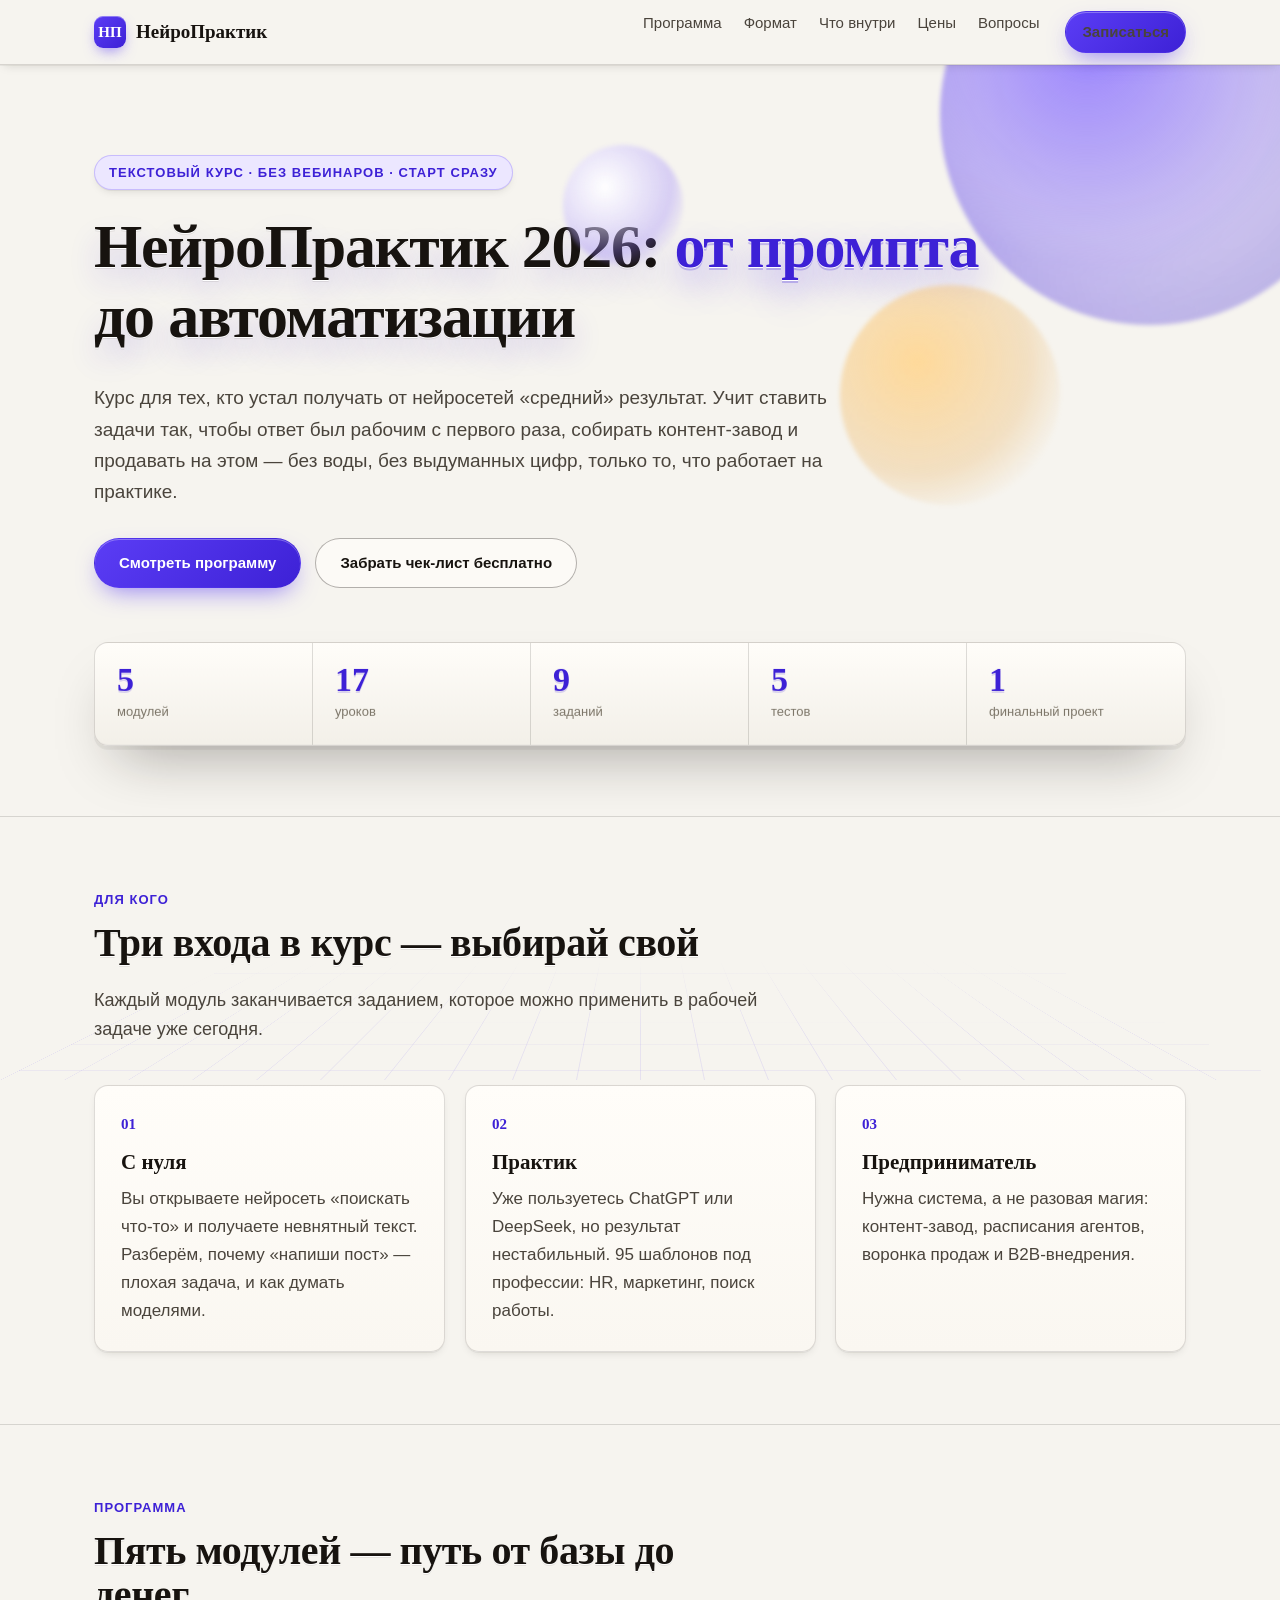
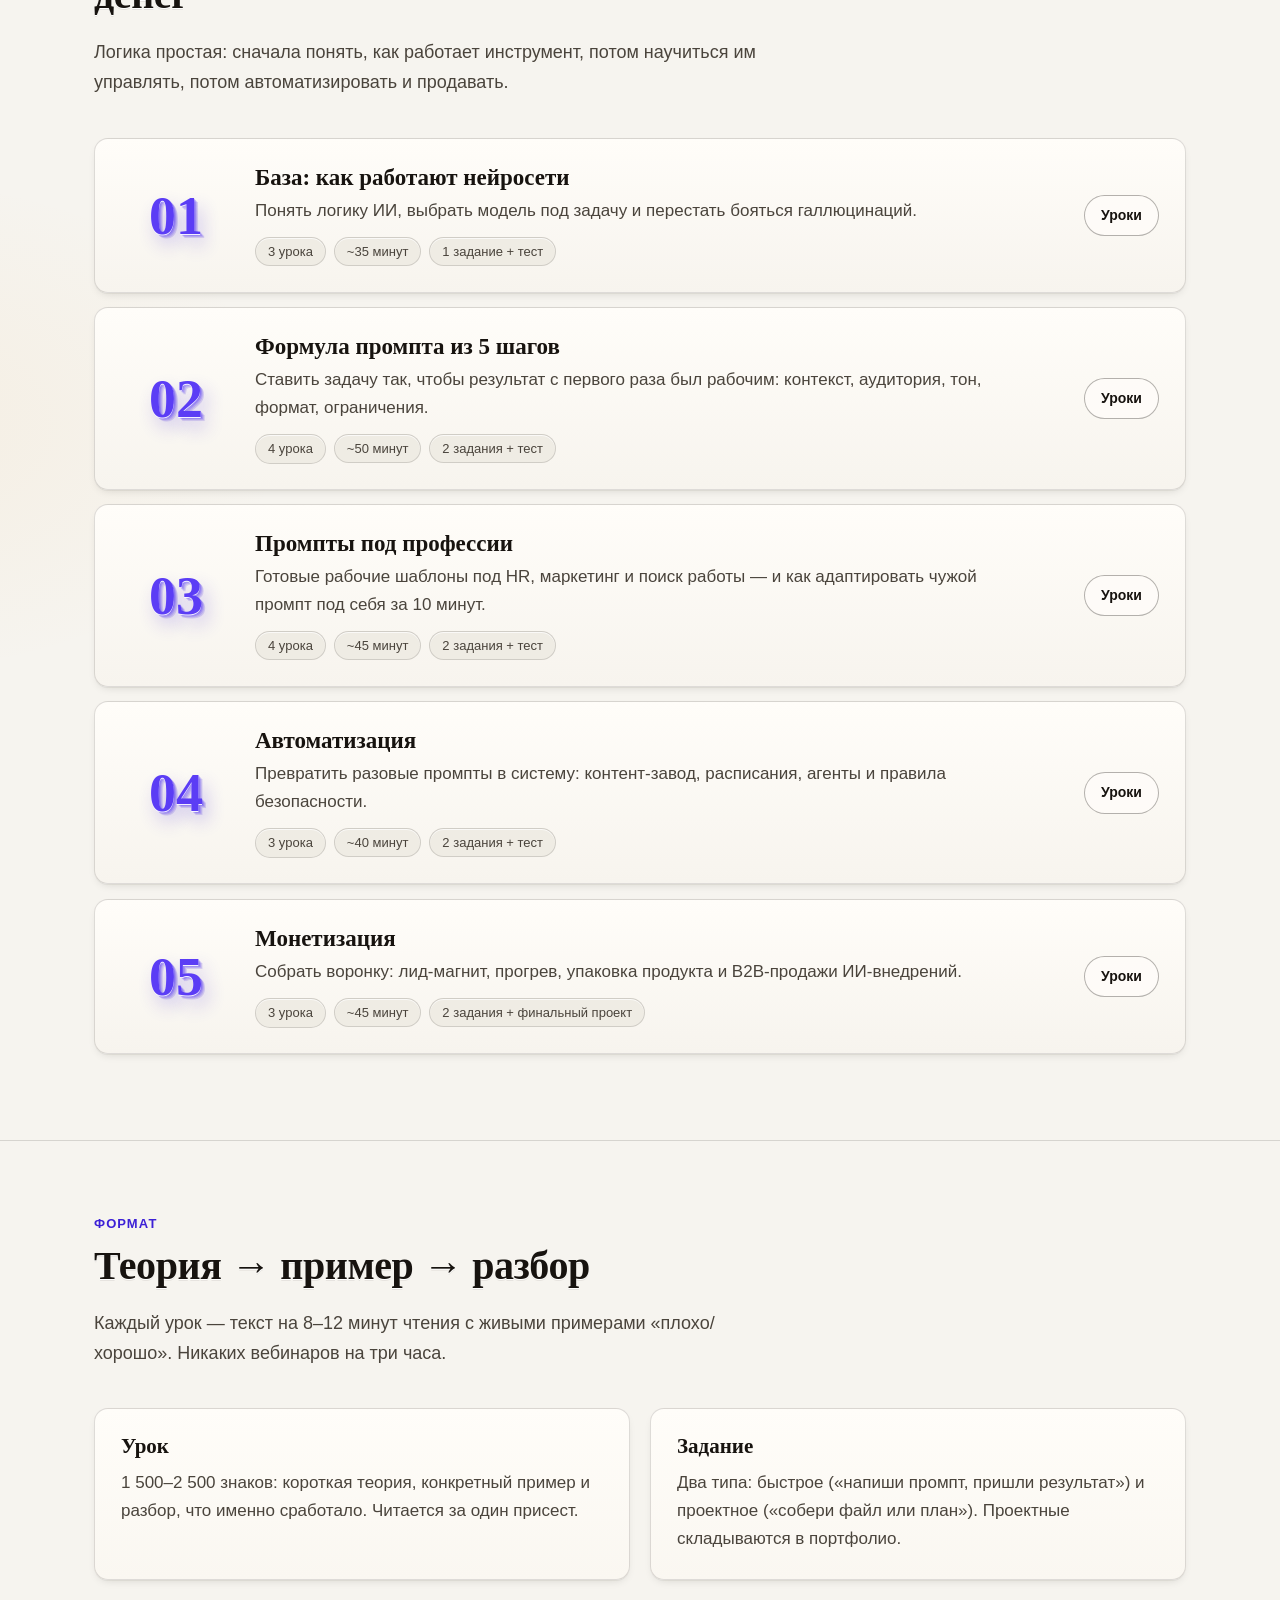
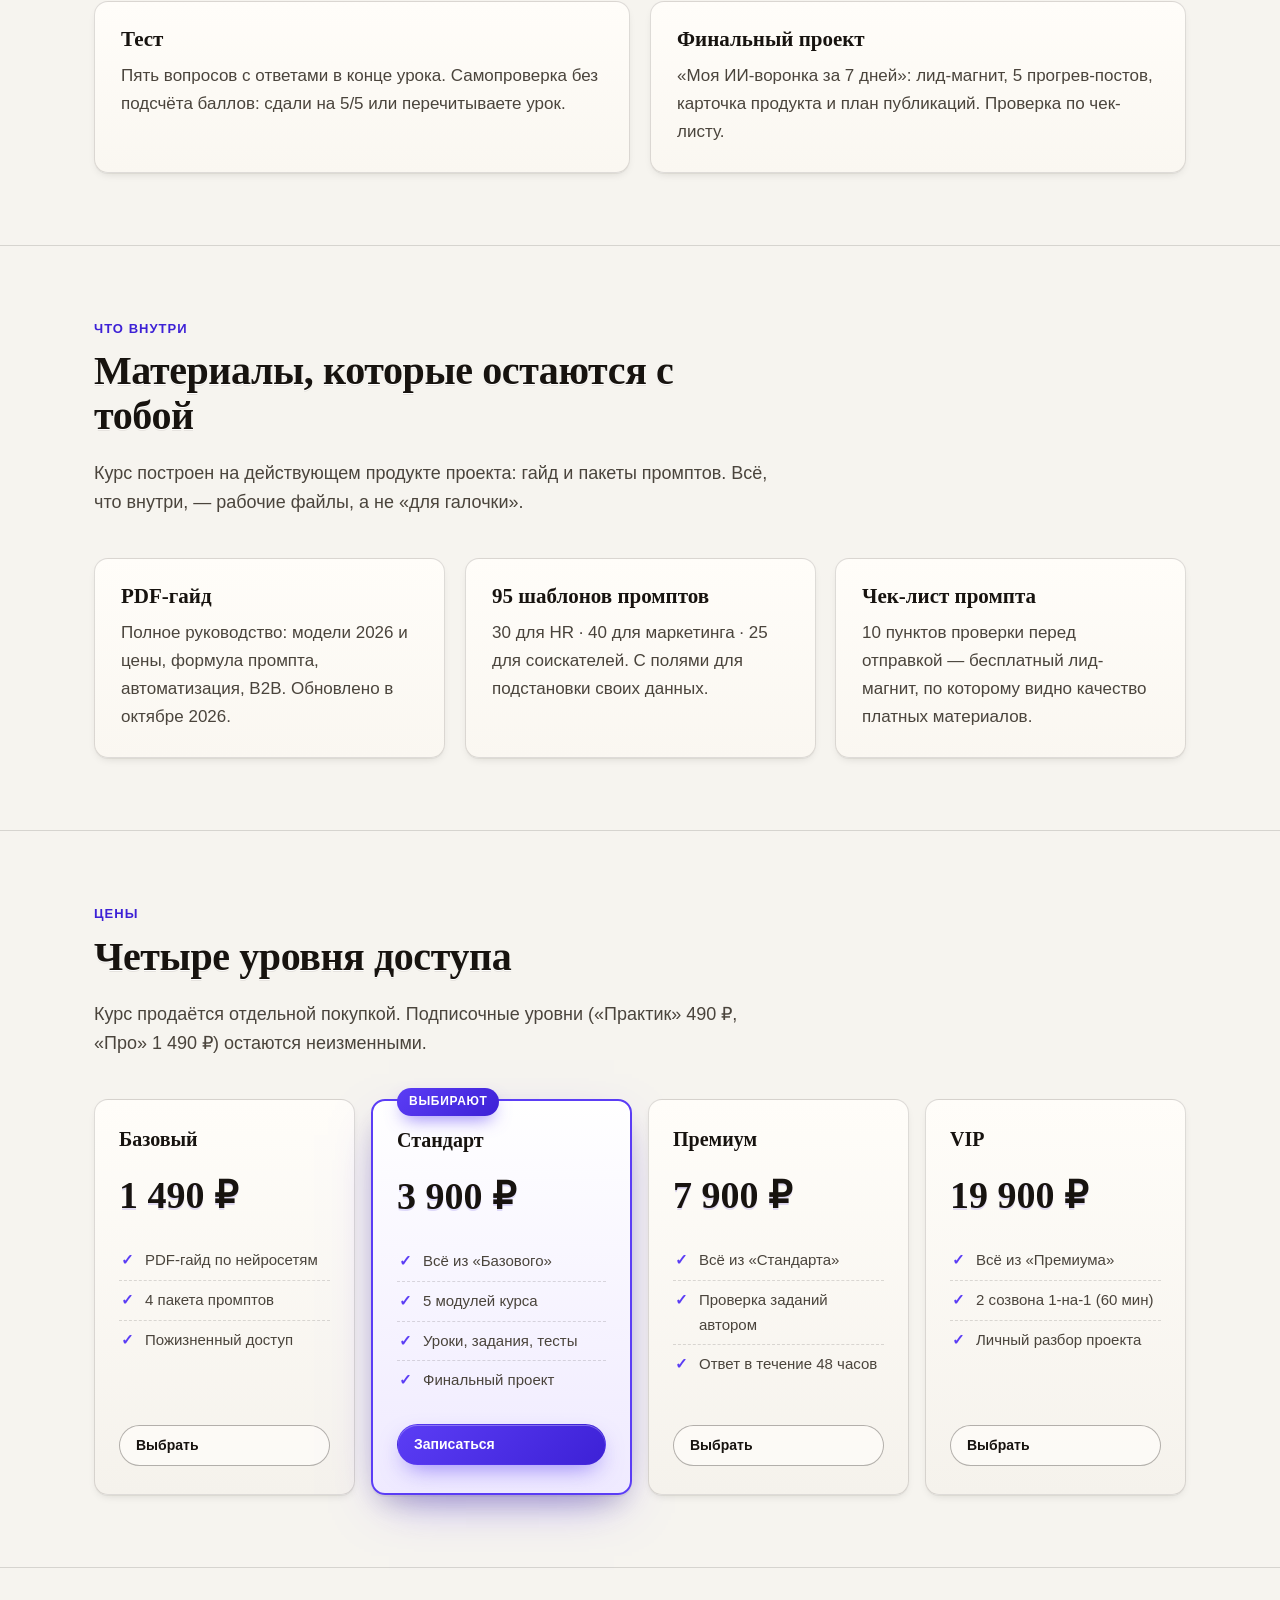
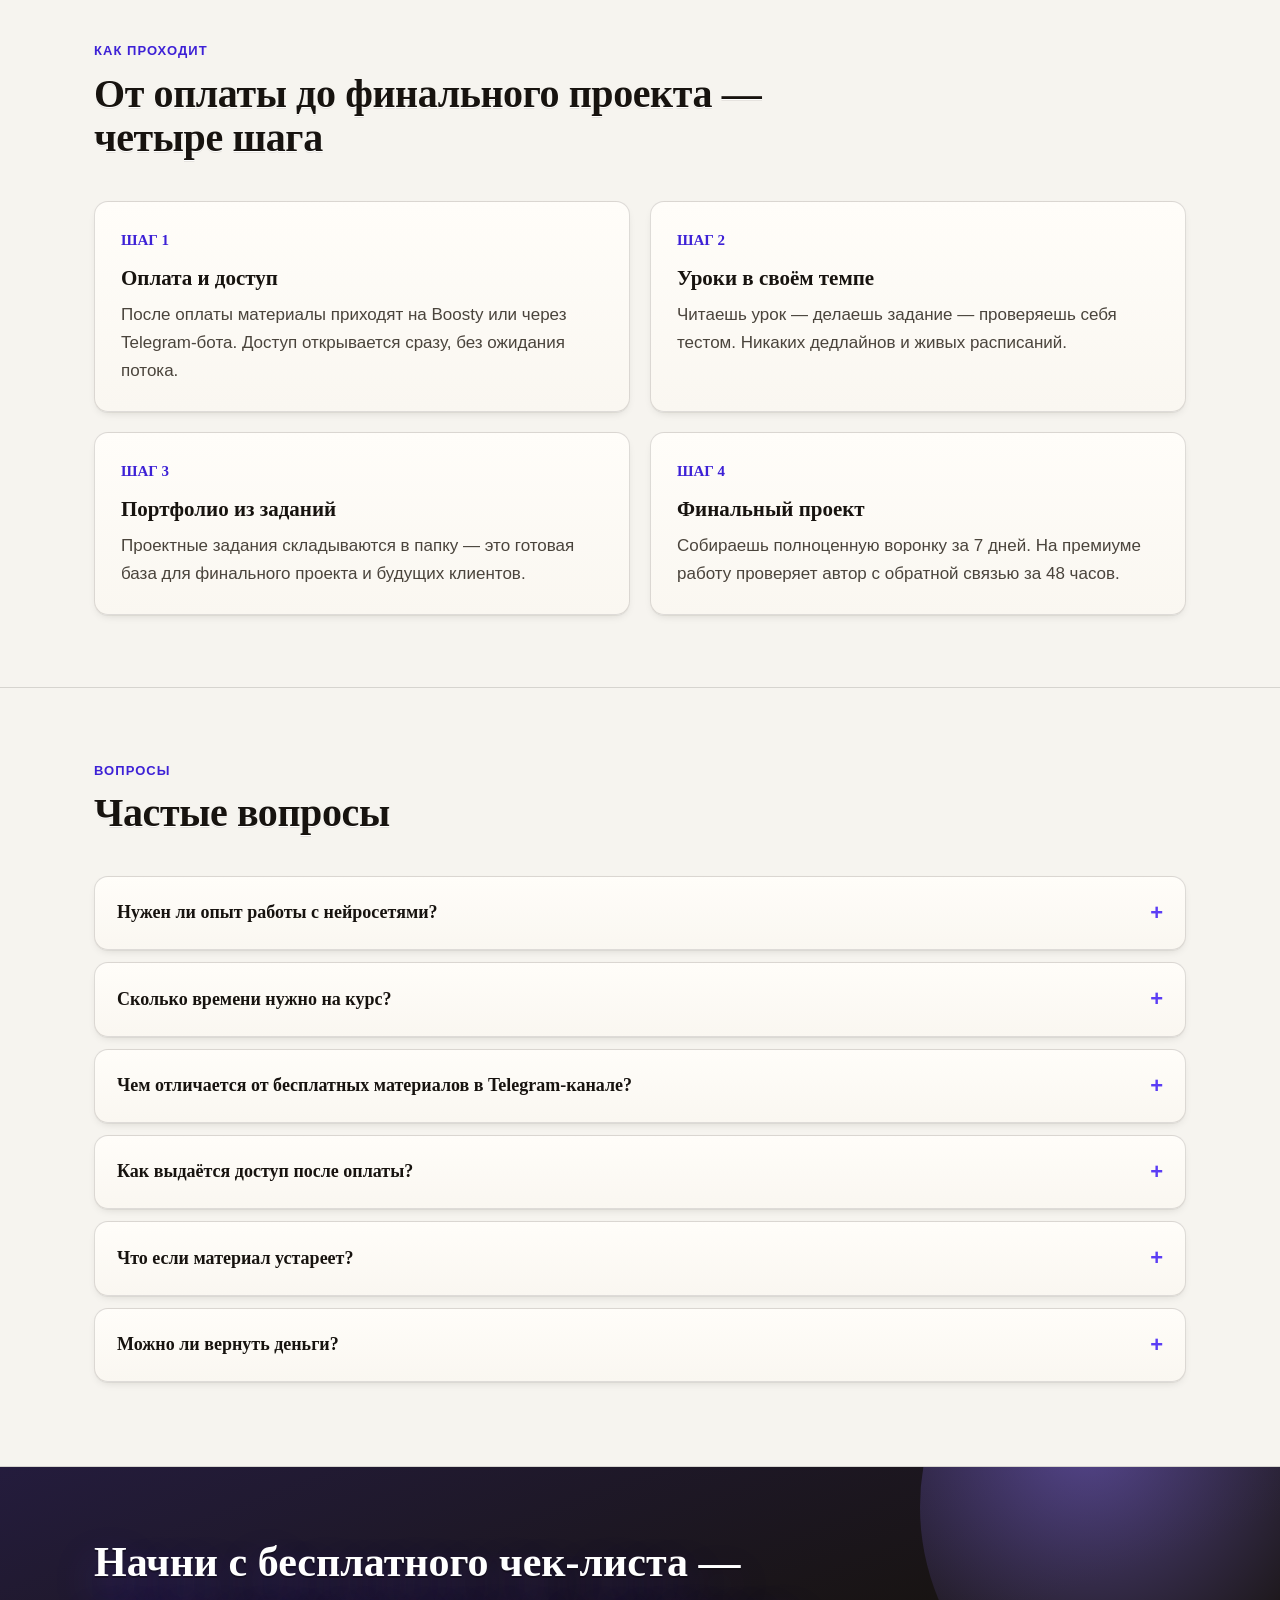
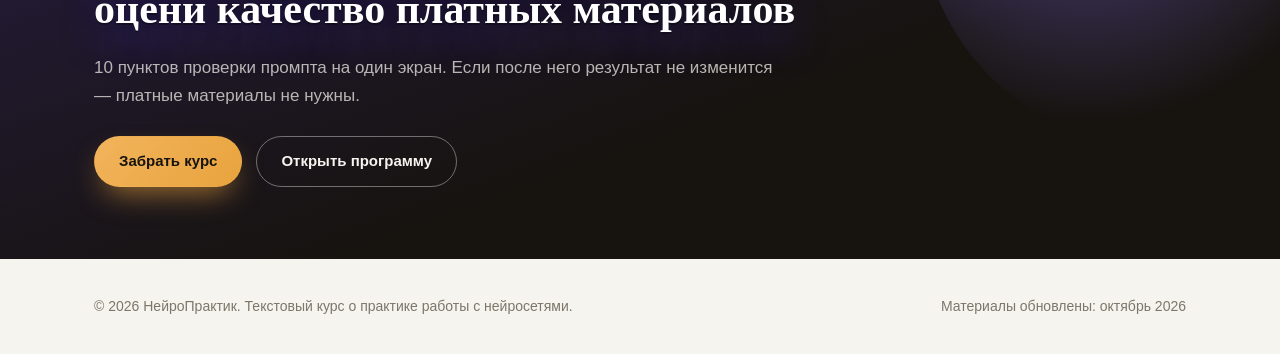
==== index.html @ 13bbc37a "Курс «НейроПрактик 2026»: 3D-сайт, Telegram-бот продаж, PDF-материалы, контент канала" ====
<!DOCTYPE html>
<html lang="ru">
<head>
  <meta charset="UTF-8">
  <meta name="viewport" content="width=device-width, initial-scale=1.0">
  <title>НейроПрактик 2026 — курс от промпта до автоматизации</title>
  <meta name="description" content="Текстовый курс без вебинаров: 5 модулей, 17 уроков, 9 заданий и 5 тестов. Промпты, автоматизация и монетизация — теория, пример, разбор.">
  <link rel="stylesheet" href="assets/css/style.css">
</head>
<body>

<div class="progress" id="progress"></div>

<nav class="nav">
  <div class="wrap nav-inner">
    <a class="brand" href="index.html"><span class="brand-mark">НП</span>НейроПрактик</a>
    <button class="burger" id="burger" aria-label="Меню">☰</button>
    <div class="nav-links" id="navLinks">
      <a href="#program">Программа</a>
      <a href="#format">Формат</a>
      <a href="#bonus">Что внутри</a>
      <a href="#pricing">Цены</a>
      <a href="#faq">Вопросы</a>
      <a class="btn btn-primary btn-small nav-cta" href="#pricing">Записаться</a>
    </div>
  </div>
</nav>

<header class="hero">
  <div class="orb orb-1" aria-hidden="true"></div>
  <div class="orb orb-2" aria-hidden="true"></div>
  <div class="orb orb-3" aria-hidden="true"></div>
  <div class="hero-stack" aria-hidden="true">
    <div class="hero-card3d c1">
      <span class="chip-mini">Модуль 1</span>
      <b>База: как работают нейросети</b>
      <span>3 урока · ~35 минут</span>
    </div>
    <div class="hero-card3d c2">
      <span class="chip-mini">Модуль 2</span>
      <b>Формула промпта из 5 шагов</b>
      <span>4 урока · ~50 минут</span>
    </div>
    <div class="hero-card3d c3">
      <span class="chip-mini">Модуль 5</span>
      <b>Монетизация</b>
      <span>3 урока + финальный проект</span>
    </div>
  </div>
  <div class="wrap">
    <span class="eyebrow">Текстовый курс · без вебинаров · старт сразу</span>
    <h1>НейроПрактик 2026: <em>от промпта</em> до автоматизации</h1>
    <p class="hero-sub">Курс для тех, кто устал получать от нейросетей «средний» результат. Учит ставить задачи так, чтобы ответ был рабочим с первого раза, собирать контент-завод и продавать на этом — без воды, без выдуманных цифр, только то, что работает на практике.</p>
    <div class="hero-actions">
      <a class="btn btn-primary" href="kurs/">Смотреть программу</a>
      <a class="btn btn-ghost" href="#bonus">Забрать чек-лист бесплатно</a>
    </div>
    <div class="stats">
      <div class="stat"><b>5</b><span>модулей</span></div>
      <div class="stat"><b>17</b><span>уроков</span></div>
      <div class="stat"><b>9</b><span>заданий</span></div>
      <div class="stat"><b>5</b><span>тестов</span></div>
      <div class="stat"><b>1</b><span>финальный проект</span></div>
    </div>
  </div>
</header>

<main>

<section class="section" id="for-whom">
  <div class="wrap">
    <div class="section-head reveal">
      <div class="section-tag">Для кого</div>
      <h2>Три входа в курс — выбирай свой</h2>
      <p>Каждый модуль заканчивается заданием, которое можно применить в рабочей задаче уже сегодня.</p>
    </div>
    <div class="grid grid-3">
      <article class="card tilt3d reveal">
        <span class="card-num">01</span>
        <h3>С нуля</h3>
        <p>Вы открываете нейросеть «поискать что-то» и получаете невнятный текст. Разберём, почему «напиши пост» — плохая задача, и как думать моделями.</p>
      </article>
      <article class="card tilt3d reveal">
        <span class="card-num">02</span>
        <h3>Практик</h3>
        <p>Уже пользуетесь ChatGPT или DeepSeek, но результат нестабильный. 95 шаблонов под профессии: HR, маркетинг, поиск работы.</p>
      </article>
      <article class="card tilt3d reveal">
        <span class="card-num">03</span>
        <h3>Предприниматель</h3>
        <p>Нужна система, а не разовая магия: контент-завод, расписания агентов, воронка продаж и B2B-внедрения.</p>
      </article>
    </div>
  </div>
</section>

<section class="section" id="program">
  <div class="wrap">
    <div class="section-head reveal">
      <div class="section-tag">Программа</div>
      <h2>Пять модулей — путь от базы до денег</h2>
      <p>Логика простая: сначала понять, как работает инструмент, потом научиться им управлять, потом автоматизировать и продавать.</p>
    </div>

    <article class="module tilt3d reveal">
      <div class="module-index">01</div>
      <div>
        <h3>База: как работают нейросети</h3>
        <p class="module-goal">Понять логику ИИ, выбрать модель под задачу и перестать бояться галлюцинаций.</p>
        <div class="module-meta"><span class="chip">3 урока</span><span class="chip">~35 минут</span><span class="chip">1 задание + тест</span></div>
      </div>
      <a class="btn btn-ghost btn-small module-link" href="kurs/modul-1.html">Уроки</a>
    </article>

    <article class="module tilt3d reveal">
      <div class="module-index">02</div>
      <div>
        <h3>Формула промпта из 5 шагов</h3>
        <p class="module-goal">Ставить задачу так, чтобы результат с первого раза был рабочим: контекст, аудитория, тон, формат, ограничения.</p>
        <div class="module-meta"><span class="chip">4 урока</span><span class="chip">~50 минут</span><span class="chip">2 задания + тест</span></div>
      </div>
      <a class="btn btn-ghost btn-small module-link" href="kurs/modul-2.html">Уроки</a>
    </article>

    <article class="module tilt3d reveal">
      <div class="module-index">03</div>
      <div>
        <h3>Промпты под профессии</h3>
        <p class="module-goal">Готовые рабочие шаблоны под HR, маркетинг и поиск работы — и как адаптировать чужой промпт под себя за 10 минут.</p>
        <div class="module-meta"><span class="chip">4 урока</span><span class="chip">~45 минут</span><span class="chip">2 задания + тест</span></div>
      </div>
      <a class="btn btn-ghost btn-small module-link" href="kurs/modul-3.html">Уроки</a>
    </article>

    <article class="module tilt3d reveal">
      <div class="module-index">04</div>
      <div>
        <h3>Автоматизация</h3>
        <p class="module-goal">Превратить разовые промпты в систему: контент-завод, расписания, агенты и правила безопасности.</p>
        <div class="module-meta"><span class="chip">3 урока</span><span class="chip">~40 минут</span><span class="chip">2 задания + тест</span></div>
      </div>
      <a class="btn btn-ghost btn-small module-link" href="kurs/modul-4.html">Уроки</a>
    </article>

    <article class="module tilt3d reveal">
      <div class="module-index">05</div>
      <div>
        <h3>Монетизация</h3>
        <p class="module-goal">Собрать воронку: лид-магнит, прогрев, упаковка продукта и B2B-продажи ИИ-внедрений.</p>
        <div class="module-meta"><span class="chip">3 урока</span><span class="chip">~45 минут</span><span class="chip">2 задания + финальный проект</span></div>
      </div>
      <a class="btn btn-ghost btn-small module-link" href="kurs/modul-5.html">Уроки</a>
    </article>
  </div>
</section>

<section class="section" id="format">
  <div class="wrap">
    <div class="section-head reveal">
      <div class="section-tag">Формат</div>
      <h2>Теория → пример → разбор</h2>
      <p>Каждый урок — текст на 8–12 минут чтения с живыми примерами «плохо/хорошо». Никаких вебинаров на три часа.</p>
    </div>
    <div class="grid grid-2">
      <article class="card tilt3d reveal">
        <h3>Урок</h3>
        <p>1 500–2 500 знаков: короткая теория, конкретный пример и разбор, что именно сработало. Читается за один присест.</p>
      </article>
      <article class="card tilt3d reveal">
        <h3>Задание</h3>
        <p>Два типа: быстрое («напиши промпт, пришли результат») и проектное («собери файл или план»). Проектные складываются в портфолио.</p>
      </article>
      <article class="card tilt3d reveal">
        <h3>Тест</h3>
        <p>Пять вопросов с ответами в конце урока. Самопроверка без подсчёта баллов: сдали на 5/5 или перечитываете урок.</p>
      </article>
      <article class="card tilt3d reveal">
        <h3>Финальный проект</h3>
        <p>«Моя ИИ-воронка за 7 дней»: лид-магнит, 5 прогрев-постов, карточка продукта и план публикаций. Проверка по чек-листу.</p>
      </article>
    </div>
  </div>
</section>

<section class="section" id="bonus">
  <div class="wrap">
    <div class="section-head reveal">
      <div class="section-tag">Что внутри</div>
      <h2>Материалы, которые остаются с тобой</h2>
      <p>Курс построен на действующем продукте проекта: гайд и пакеты промптов. Всё, что внутри, — рабочие файлы, а не «для галочки».</p>
    </div>
    <div class="grid grid-3">
      <article class="card tilt3d reveal">
        <h3>PDF-гайд</h3>
        <p>Полное руководство: модели 2026 и цены, формула промпта, автоматизация, B2B. Обновлено в октябре 2026.</p>
      </article>
      <article class="card tilt3d reveal">
        <h3>95 шаблонов промптов</h3>
        <p>30 для HR · 40 для маркетинга · 25 для соискателей. С полями для подстановки своих данных.</p>
      </article>
      <article class="card tilt3d reveal">
        <h3>Чек-лист промпта</h3>
        <p>10 пунктов проверки перед отправкой — бесплатный лид-магнит, по которому видно качество платных материалов.</p>
      </article>
    </div>
  </div>
</section>

<section class="section" id="pricing">
  <div class="wrap">
    <div class="section-head reveal">
      <div class="section-tag">Цены</div>
      <h2>Четыре уровня доступа</h2>
      <p>Курс продаётся отдельной покупкой. Подписочные уровни («Практик» 490 ₽, «Про» 1 490 ₽) остаются неизменными.</p>
    </div>
    <div class="prices">
      <article class="tier tilt3d reveal">
        <h3>Базовый</h3>
        <div class="tier-price">1 490 ₽</div>
        <ul>
          <li>PDF-гайд по нейросетям</li>
          <li>4 пакета промптов</li>
          <li>Пожизненный доступ</li>
        </ul>
        <a class="btn btn-ghost btn-small" href="#faq">Выбрать</a>
      </article>
      <article class="tier tier-popular tilt3d reveal">
        <span class="tier-flag">Выбирают</span>
        <h3>Стандарт</h3>
        <div class="tier-price">3 900 ₽</div>
        <ul>
          <li>Всё из «Базового»</li>
          <li>5 модулей курса</li>
          <li>Уроки, задания, тесты</li>
          <li>Финальный проект</li>
        </ul>
        <a class="btn btn-primary btn-small" href="#faq">Записаться</a>
      </article>
      <article class="tier tilt3d reveal">
        <h3>Премиум</h3>
        <div class="tier-price">7 900 ₽</div>
        <ul>
          <li>Всё из «Стандарта»</li>
          <li>Проверка заданий автором</li>
          <li>Ответ в течение 48 часов</li>
        </ul>
        <a class="btn btn-ghost btn-small" href="#faq">Выбрать</a>
      </article>
      <article class="tier tilt3d reveal">
        <h3>VIP</h3>
        <div class="tier-price">19 900 ₽</div>
        <ul>
          <li>Всё из «Премиума»</li>
          <li>2 созвона 1-на-1 (60 мин)</li>
          <li>Личный разбор проекта</li>
        </ul>
        <a class="btn btn-ghost btn-small" href="#faq">Выбрать</a>
      </article>
    </div>
  </div>
</section>

<section class="section">
  <div class="wrap">
    <div class="section-head reveal">
      <div class="section-tag">Как проходит</div>
      <h2>От оплаты до финального проекта — четыре шага</h2>
    </div>
    <div class="grid grid-2">
      <article class="card tilt3d reveal">
        <span class="card-num">ШАГ 1</span>
        <h3>Оплата и доступ</h3>
        <p>После оплаты материалы приходят на Boosty или через Telegram-бота. Доступ открывается сразу, без ожидания потока.</p>
      </article>
      <article class="card tilt3d reveal">
        <span class="card-num">ШАГ 2</span>
        <h3>Уроки в своём темпе</h3>
        <p>Читаешь урок — делаешь задание — проверяешь себя тестом. Никаких дедлайнов и живых расписаний.</p>
      </article>
      <article class="card tilt3d reveal">
        <span class="card-num">ШАГ 3</span>
        <h3>Портфолио из заданий</h3>
        <p>Проектные задания складываются в папку — это готовая база для финального проекта и будущих клиентов.</p>
      </article>
      <article class="card tilt3d reveal">
        <span class="card-num">ШАГ 4</span>
        <h3>Финальный проект</h3>
        <p>Собираешь полноценную воронку за 7 дней. На премиуме работу проверяет автор с обратной связью за 48 часов.</p>
      </article>
    </div>
  </div>
</section>

<section class="section faq" id="faq">
  <div class="wrap">
    <div class="section-head reveal">
      <div class="section-tag">Вопросы</div>
      <h2>Частые вопросы</h2>
    </div>
    <details>
      <summary>Нужен ли опыт работы с нейросетями?</summary>
      <div class="faq-body">Нет. Модуль 1 объясняет базу с нуля: что такое нейросеть, почему она «врёт» и как выбрать модель. Если опыт есть — модули 2–3 дадут систему и шаблоны.</div>
    </details>
    <details>
      <summary>Сколько времени нужно на курс?</summary>
      <div class="faq-body">Около 3 часов 15 минут на все уроки плюс время на задания. Урок читается за 8–12 минут, проходить можно в любом темпе — дедлайнов нет.</div>
    </details>
    <details>
      <summary>Чем отличается от бесплатных материалов в Telegram-канале?</summary>
      <div class="faq-body">Канал даёт точечные промпты и разборы. Курс — система: порядок модулей, задания с критериями готовности, тесты и финальный проект, который собирается из всего пройденного.</div>
    </details>
    <details>
      <summary>Как выдаётся доступ после оплаты?</summary>
      <div class="faq-body">Через Boosty уровни «Практик»/«Про» или Telegram-бота, который присылает уроки. Ручная выдача — только на старте, дальше планируется автоматическая.</div>
    </details>
    <details>
      <summary>Что если материал устареет?</summary>
      <div class="faq-body">Разделы с моделями и ценами проверяются раз в месяц. Обновления приходят всем, кто уже купил курс, — это заложено в формат.</div>
    </details>
    <details>
      <summary>Можно ли вернуть деньги?</summary>
      <div class="faq-body">Да, в течение 14 дней после покупки — если курс не подошёл, напишите в поддержку, и мы вернём полную сумму.</div>
    </details>
  </div>
</section>

<section class="cta">
  <div class="wrap">
    <h2>Начни с бесплатного чек-листа — оцени качество платных материалов</h2>
    <p>10 пунктов проверки промпта на один экран. Если после него результат не изменится — платные материалы не нужны.</p>
    <div class="cta-actions">
      <a class="btn btn-primary" href="#pricing">Забрать курс</a>
      <a class="btn btn-ghost" href="kurs/">Открыть программу</a>
    </div>
  </div>
</section>

</main>

<footer class="footer">
  <div class="wrap footer-inner">
    <span>© 2026 НейроПрактик. Текстовый курс о практике работы с нейросетями.</span>
    <span>Материалы обновлены: октябрь 2026</span>
  </div>
</footer>

<script src="assets/js/app.js"></script>
</body>
</html>
---- assets/css/style.css ----
/* ==========================================================================
   НейроПрактик 2026 — 3D-редакция дизайн-системы
   Глубина, перспектива, свет: бумага + чернила + электрический фиолет
   ========================================================================== */

:root {
  --paper: #f6f4ef;
  --paper-2: #efece4;
  --ink: #17130f;
  --ink-soft: #4a443c;
  --muted: #7d7669;
  --violet: #5b3df5;
  --violet-deep: #3d21d6;
  --violet-light: #8f76ff;
  --violet-tint: #ece7ff;
  --amber: #e8a33d;
  --green: #1f7a4d;
  --card: #fffdf9;
  --line: rgba(23, 19, 15, 0.14);
  --line-strong: rgba(23, 19, 15, 0.32);
  --display: Georgia, "Times New Roman", "Noto Serif", serif;
  --body: -apple-system, BlinkMacSystemFont, "Segoe UI", Roboto, "Helvetica Neue", Arial, sans-serif;
  --mono: "SF Mono", ui-monospace, Menlo, Consolas, monospace;
  --wrap: 1140px;
  --radius: 14px;
  /* 3D-токены */
  --depth-1: 0 1px 0 rgba(23, 19, 15, 0.05), 0 4px 10px -4px rgba(23, 19, 15, 0.15);
  --depth-2: 0 2px 0 rgba(23, 19, 15, 0.05), 0 14px 30px -12px rgba(23, 19, 15, 0.28);
  --depth-3: 0 4px 0 rgba(23, 19, 15, 0.06), 0 30px 60px -24px rgba(23, 19, 15, 0.38);
  --glow-violet: 0 18px 50px -18px rgba(91, 61, 245, 0.55);
  --ease-3d: cubic-bezier(0.22, 1, 0.36, 1);
}

* { box-sizing: border-box; }

html { scroll-behavior: smooth; }

body {
  margin: 0;
  font-family: var(--body);
  font-size: 17px;
  line-height: 1.65;
  color: var(--ink);
  background:
    radial-gradient(900px 480px at 85% -5%, rgba(91, 61, 245, 0.10), transparent 60%),
    radial-gradient(700px 420px at -10% 30%, rgba(232, 163, 61, 0.07), transparent 60%),
    var(--paper);
  -webkit-font-smoothing: antialiased;
  overflow-x: hidden;
}

/* фоновая перспективная сетка */
body::before {
  content: "";
  position: fixed;
  inset: auto 0 -20% 0;
  height: 45vh;
  background-image:
    linear-gradient(rgba(91, 61, 245, 0.10) 1px, transparent 1px),
    linear-gradient(90deg, rgba(91, 61, 245, 0.10) 1px, transparent 1px);
  background-size: 64px 64px;
  transform: perspective(600px) rotateX(62deg);
  transform-origin: center bottom;
  mask-image: linear-gradient(to top, #000 30%, transparent);
  -webkit-mask-image: linear-gradient(to top, #000 30%, transparent);
  pointer-events: none;
  z-index: 0;
}

main, .nav, .footer { position: relative; z-index: 1; }

img { max-width: 100%; }

a { color: var(--violet-deep); text-decoration: none; }
a:hover { text-decoration: underline; }

h1, h2, h3, h4 { font-family: var(--display); font-weight: 700; line-height: 1.12; margin: 0 0 0.5em; }

p { margin: 0 0 1em; }

.wrap { max-width: var(--wrap); margin: 0 auto; padding: 0 24px; }

/* ---------- 3D-утилиты ---------- */

.scene { perspective: 1200px; }

.tilt3d {
  transform-style: preserve-3d;
  transition: transform 0.35s var(--ease-3d), box-shadow 0.35s var(--ease-3d);
  will-change: transform;
}

.reveal { opacity: 1; transform: none; }
.js .reveal {
  opacity: 0;
  transform: translateY(34px) rotateX(8deg);
  transform-origin: center top;
  transition: opacity 0.7s var(--ease-3d), transform 0.7s var(--ease-3d);
}
.js .reveal.in-view { opacity: 1; transform: translateY(0) rotateX(0); }

@media (prefers-reduced-motion: reduce) {
  .js .reveal { opacity: 1; transform: none; transition: none; }
  html { scroll-behavior: auto; }
  .tilt3d { transition: none; }
}

/* ---------- прогресс и навигация ---------- */

.progress {
  position: fixed; top: 0; left: 0; height: 3px; width: 0;
  background: linear-gradient(90deg, var(--violet), var(--amber));
  z-index: 100; transition: width 0.1s linear;
}

.nav {
  position: sticky; top: 0; z-index: 90;
  background: rgba(246, 244, 239, 0.85);
  backdrop-filter: blur(14px);
  border-bottom: 1px solid var(--line);
  box-shadow: var(--depth-1);
}
.nav-inner { display: flex; align-items: center; gap: 28px; height: 64px; }
.brand { display: flex; align-items: center; gap: 10px; font-family: var(--display); font-weight: 700; font-size: 19px; color: var(--ink); }
.brand:hover { text-decoration: none; }
.brand-mark {
  width: 32px; height: 32px; border-radius: 9px; display: grid; place-items: center;
  background: linear-gradient(135deg, var(--violet), var(--violet-deep));
  color: #fff; font-family: var(--display); font-size: 15px; font-weight: 700;
  box-shadow: 0 6px 14px -4px rgba(91, 61, 245, 0.6), inset 0 1px 0 rgba(255, 255, 255, 0.35);
  transform: translateZ(10px);
}
.nav-links { display: flex; gap: 22px; margin-left: auto; }
.nav-links a { color: var(--ink-soft); font-size: 15px; }
.nav-links a:hover { color: var(--violet-deep); text-decoration: none; }
.nav-cta { margin-left: 4px; }

.btn {
  display: inline-flex; align-items: center; gap: 8px;
  padding: 12px 24px; border-radius: 999px; font-size: 15px; font-weight: 600;
  border: 1px solid transparent; cursor: pointer; text-align: center;
  transition: transform 0.15s var(--ease-3d), box-shadow 0.15s var(--ease-3d), background 0.15s;
}
.btn:hover { text-decoration: none; }
.btn:active { transform: translateY(2px); }
.btn-primary {
  background: linear-gradient(135deg, var(--violet), var(--violet-deep));
  color: #fff;
  box-shadow: 0 10px 24px -8px rgba(91, 61, 245, 0.65), inset 0 1px 0 rgba(255, 255, 255, 0.3);
}
.btn-primary:hover { transform: translateY(-2px); box-shadow: 0 16px 32px -10px rgba(91, 61, 245, 0.75), inset 0 1px 0 rgba(255, 255, 255, 0.3); }
.btn-ghost { border-color: var(--line-strong); color: var(--ink); background: rgba(255, 253, 249, 0.7); }
.btn-ghost:hover { border-color: var(--ink); transform: translateY(-2px); box-shadow: var(--depth-2); }
.btn-small { padding: 8px 16px; font-size: 14px; }

.burger { display: none; margin-left: auto; background: rgba(255, 253, 249, 0.8); border: 1px solid var(--line-strong); border-radius: 8px; padding: 8px 12px; font-size: 18px; cursor: pointer; }

/* ---------- герой ---------- */

.hero { padding: 90px 0 70px; border-bottom: 1px solid var(--line); position: relative; overflow: hidden; }

.orb {
  position: absolute; border-radius: 50%; pointer-events: none;
  filter: blur(2px); will-change: transform;
}
.orb-1 {
  width: 420px; height: 420px; top: -160px; right: -80px;
  background: radial-gradient(circle at 35% 35%, rgba(143, 118, 255, 0.85), rgba(91, 61, 245, 0.25) 55%, transparent 75%);
  box-shadow: inset -30px -30px 80px rgba(61, 33, 214, 0.35);
}
.orb-2 {
  width: 220px; height: 220px; top: 220px; right: 220px;
  background: radial-gradient(circle at 35% 35%, rgba(255, 214, 145, 0.9), rgba(232, 163, 61, 0.25) 55%, transparent 78%);
}
.orb-3 {
  width: 120px; height: 120px; top: 80px; left: 44%;
  background: radial-gradient(circle at 35% 35%, rgba(255, 255, 255, 0.95), rgba(143, 118, 255, 0.3) 60%, transparent 80%);
}

/* плавающий 3D-стек модулей в герое */
.hero-stack {
  position: absolute; top: 96px; right: 40px; width: 300px; height: 300px;
  perspective: 1000px; pointer-events: none;
}
.hero-card3d {
  position: absolute; width: 230px; padding: 16px 18px;
  background: rgba(255, 253, 249, 0.92); border: 1px solid var(--line);
  border-radius: 14px; box-shadow: var(--depth-3);
  backdrop-filter: blur(6px);
  font-size: 14px;
}
.hero-card3d b { font-family: var(--display); display: block; font-size: 15px; margin-bottom: 2px; }
.hero-card3d span { color: var(--muted); font-size: 12.5px; }
.hero-card3d.c1 { top: 0; left: 40px; transform: rotateY(-14deg) rotateX(6deg) translateZ(40px); }
.hero-card3d.c2 { top: 92px; left: 8px; transform: rotateY(-10deg) rotateX(4deg) translateZ(80px); }
.hero-card3d.c3 { top: 184px; left: 48px; transform: rotateY(-16deg) rotateX(8deg) translateZ(20px); }
.hero-card3d .chip-mini {
  display: inline-block; font-size: 11px; font-weight: 700; letter-spacing: 0.06em;
  text-transform: uppercase; color: var(--violet-deep); background: var(--violet-tint);
  border-radius: 999px; padding: 2px 10px; margin-bottom: 8px;
}

.eyebrow {
  display: inline-flex; align-items: center; gap: 8px;
  font-size: 13px; font-weight: 700; letter-spacing: 0.08em; text-transform: uppercase;
  color: var(--violet-deep); background: var(--violet-tint);
  border: 1px solid rgba(91, 61, 245, 0.25); border-radius: 999px; padding: 6px 14px;
  margin-bottom: 22px; box-shadow: var(--depth-1);
}
.hero h1 {
  font-size: clamp(38px, 5.4vw, 62px); max-width: 15em; letter-spacing: -0.02em;
  text-shadow: 0 1px 0 #fff, 0 2px 0 rgba(23, 19, 15, 0.08), 0 14px 30px rgba(61, 33, 214, 0.18);
}
.hero h1 em {
  font-style: normal; color: var(--violet-deep);
  text-shadow: 0 1px 0 #fff, 0 3px 0 rgba(61, 33, 214, 0.25), 0 16px 34px rgba(91, 61, 245, 0.4);
}
.hero-sub { font-size: 19px; color: var(--ink-soft); max-width: 42em; margin-bottom: 30px; }
.hero-actions { display: flex; flex-wrap: wrap; gap: 14px; margin-bottom: 54px; }

.stats {
  display: grid; grid-template-columns: repeat(5, 1fr);
  border: 1px solid var(--line); border-radius: var(--radius);
  background: linear-gradient(180deg, #fffdf9, #f3f0e9);
  box-shadow: var(--depth-3);
  transform: rotateX(4deg); transform-origin: center top;
}
.stat { padding: 20px 22px; border-right: 1px solid var(--line); }
.stat:last-child { border-right: 0; }
.stat b {
  display: block; font-family: var(--display); font-size: 34px; line-height: 1; color: var(--violet-deep);
  text-shadow: 0 2px 0 rgba(61, 33, 214, 0.18);
}
.stat span { font-size: 13px; color: var(--muted); }

/* ---------- секции ---------- */

.section { padding: 72px 0; border-bottom: 1px solid var(--line); }
.section-head { max-width: 40em; margin-bottom: 40px; }
.section-tag { font-size: 13px; font-weight: 700; letter-spacing: 0.08em; text-transform: uppercase; color: var(--violet-deep); margin-bottom: 10px; }
.section-head h2 {
  font-size: clamp(28px, 3.4vw, 40px); letter-spacing: -0.01em;
  text-shadow: 0 1px 0 #fff, 0 2px 0 rgba(23, 19, 15, 0.07);
}
.section-head p { color: var(--ink-soft); font-size: 18px; margin-bottom: 0; }

.grid { display: grid; gap: 20px; }
.grid-3 { grid-template-columns: repeat(3, 1fr); }
.grid-2 { grid-template-columns: repeat(2, 1fr); }

.card {
  background: linear-gradient(180deg, #fffdf9, #faf7f1);
  border: 1px solid var(--line); border-radius: var(--radius);
  padding: 26px; box-shadow: var(--depth-1);
  transform-style: preserve-3d;
}
.card:hover { box-shadow: var(--depth-3); }
.card h3 { font-size: 21px; transform: translateZ(24px); }
.card p { color: var(--ink-soft); margin-bottom: 0; transform: translateZ(12px); }
.card-num { font-family: var(--display); font-size: 15px; color: var(--violet-deep); font-weight: 700; margin-bottom: 14px; display: block; transform: translateZ(18px); }

/* ---------- программа (3D-модули) ---------- */

.module {
  display: grid; grid-template-columns: 110px 1fr auto; gap: 24px; align-items: center;
  padding: 26px; margin-bottom: 14px;
  background: linear-gradient(180deg, #fffdf9, #f7f4ee);
  border: 1px solid var(--line); border-radius: var(--radius);
  box-shadow: var(--depth-1);
  transform-style: preserve-3d;
  transition: transform 0.35s var(--ease-3d), box-shadow 0.35s var(--ease-3d);
}
.module:hover { box-shadow: var(--depth-3); }
.module-index {
  font-family: var(--display); font-size: 54px; font-weight: 700; color: var(--violet);
  line-height: 1; text-align: center;
  text-shadow:
    0 1px 0 rgba(255, 255, 255, 0.9),
    1px 1px 0 rgba(91, 61, 245, 0.35),
    2px 2px 0 rgba(91, 61, 245, 0.28),
    3px 3px 0 rgba(91, 61, 245, 0.2),
    4px 4px 0 rgba(61, 33, 214, 0.16),
    6px 10px 18px rgba(61, 33, 214, 0.3);
  transform: translateZ(30px);
}
.module h3 { font-size: 23px; margin-bottom: 6px; transform: translateZ(20px); }
.module-goal { color: var(--ink-soft); margin-bottom: 12px; max-width: 46em; transform: translateZ(10px); }
.module-meta { display: flex; flex-wrap: wrap; gap: 8px; transform: translateZ(8px); }
.chip {
  font-size: 13px; color: var(--ink-soft); background: var(--paper-2);
  border: 1px solid var(--line); border-radius: 999px; padding: 3px 12px;
  box-shadow: inset 0 1px 0 rgba(255, 255, 255, 0.7);
}
.module-link { align-self: center; transform: translateZ(20px); }

/* ---------- цены ---------- */

.prices { display: grid; grid-template-columns: repeat(4, 1fr); gap: 16px; align-items: stretch; }
.tier {
  background: linear-gradient(180deg, #fffdf9, #f5f2ec);
  border: 1px solid var(--line); border-radius: var(--radius);
  padding: 28px 24px; display: flex; flex-direction: column; position: relative;
  box-shadow: var(--depth-1);
  transform-style: preserve-3d;
  transition: transform 0.35s var(--ease-3d), box-shadow 0.35s var(--ease-3d);
}
.tier:hover { box-shadow: var(--depth-3); }
.tier-popular {
  border: 2px solid var(--violet);
  box-shadow: var(--glow-violet), var(--depth-2);
  background: linear-gradient(180deg, #ffffff, #efeaff);
  transform: translateZ(40px) rotateY(-2deg);
}
.tier-popular:hover { transform: translateZ(60px) rotateY(-2deg) translateY(-4px); }
.tier-flag {
  position: absolute; top: -13px; left: 24px;
  background: linear-gradient(135deg, var(--violet), var(--violet-deep));
  color: #fff; font-size: 12px; font-weight: 700;
  letter-spacing: 0.06em; text-transform: uppercase; border-radius: 999px; padding: 4px 12px;
  box-shadow: 0 8px 18px -6px rgba(91, 61, 245, 0.7);
}
.tier h3 { font-size: 20px; transform: translateZ(18px); }
.tier-price {
  font-family: var(--display); font-size: 38px; font-weight: 700; margin: 4px 0 14px;
  text-shadow: 0 2px 0 rgba(61, 33, 214, 0.15); transform: translateZ(14px);
}
.tier-price small { font-size: 15px; color: var(--muted); font-family: var(--body); font-weight: 400; }
.tier ul { list-style: none; margin: 0 0 24px; padding: 0; transform: translateZ(8px); }
.tier li { padding: 7px 0 7px 26px; position: relative; color: var(--ink-soft); font-size: 15px; border-top: 1px dashed var(--line); }
.tier li:first-child { border-top: 0; }
.tier li::before { content: "✓"; position: absolute; left: 2px; color: var(--violet); font-weight: 700; }
.tier .btn { margin-top: auto; }

/* ---------- FAQ ---------- */

.faq details {
  border: 1px solid var(--line); border-radius: var(--radius);
  background: linear-gradient(180deg, #fffdf9, #faf7f1);
  margin-bottom: 12px; box-shadow: var(--depth-1);
  transition: box-shadow 0.3s var(--ease-3d), transform 0.3s var(--ease-3d);
}
.faq details:hover { box-shadow: var(--depth-2); transform: translateY(-1px); }
.faq summary {
  cursor: pointer; list-style: none; padding: 18px 22px;
  font-family: var(--display); font-weight: 700; font-size: 18px;
  display: flex; justify-content: space-between; gap: 16px; align-items: center;
}
.faq summary::-webkit-details-marker { display: none; }
.faq summary::after { content: "+"; font-family: var(--body); font-size: 22px; color: var(--violet); }
.faq details[open] summary::after { content: "–"; }
.faq .faq-body { padding: 0 22px 20px; color: var(--ink-soft); }

/* ---------- CTA и подвал ---------- */

.cta { background: linear-gradient(160deg, #241c3d, var(--ink) 60%); color: var(--paper); padding: 72px 0; position: relative; overflow: hidden; }
.cta::after {
  content: ""; position: absolute; width: 480px; height: 480px; top: -200px; right: -120px; border-radius: 50%;
  background: radial-gradient(circle at 35% 35%, rgba(143, 118, 255, 0.5), transparent 65%);
  pointer-events: none;
}
.cta h2 { font-size: clamp(28px, 3.6vw, 42px); color: #fff; max-width: 18em; text-shadow: 0 2px 0 rgba(0, 0, 0, 0.3), 0 18px 40px rgba(91, 61, 245, 0.4); }
.cta p { color: rgba(246, 244, 239, 0.72); max-width: 40em; }
.cta .btn-primary { background: linear-gradient(135deg, #f2b45c, var(--amber)); color: var(--ink); box-shadow: 0 14px 30px -10px rgba(232, 163, 61, 0.7); }
.cta .btn-primary:hover { box-shadow: 0 20px 40px -12px rgba(232, 163, 61, 0.8); }
.cta .btn-ghost { border-color: rgba(246, 244, 239, 0.4); color: var(--paper); background: transparent; }
.cta .btn-ghost:hover { border-color: var(--paper); }
.cta-actions { display: flex; flex-wrap: wrap; gap: 14px; margin-top: 26px; position: relative; z-index: 1; }

.footer { padding: 36px 0; color: var(--muted); font-size: 14px; }
.footer-inner { display: flex; flex-wrap: wrap; gap: 18px; justify-content: space-between; }
.footer a { color: var(--ink-soft); }

/* ---------- страницы курса ---------- */

.course-layout { display: grid; grid-template-columns: 270px 1fr; gap: 48px; padding: 48px 0 72px; }

.toc {
  position: sticky; top: 88px; align-self: start; max-height: calc(100vh - 120px); overflow: auto;
  background: linear-gradient(180deg, rgba(255, 253, 249, 0.9), rgba(247, 244, 238, 0.9));
  border: 1px solid var(--line); border-radius: var(--radius);
  padding: 18px; box-shadow: var(--depth-2);
}
.toc-title { font-size: 13px; font-weight: 700; letter-spacing: 0.08em; text-transform: uppercase; color: var(--muted); margin-bottom: 12px; }
.toc-list { list-style: none; margin: 0 0 22px; padding: 0; }
.toc-list a { display: block; padding: 7px 12px; border-radius: 8px; color: var(--ink-soft); font-size: 15px; }
.toc-list a:hover { background: var(--paper-2); text-decoration: none; }
.toc-list a.active { background: var(--violet-tint); color: var(--violet-deep); font-weight: 600; }
.toc-lessons { margin: 6px 0 0 0; padding-left: 12px; border-left: 2px solid var(--line); }
.toc-lessons a { font-size: 14px; padding: 5px 12px; }

.lesson-header {
  border-bottom: 1px solid var(--line); padding-bottom: 28px; margin-bottom: 36px;
}
.lesson-header .eyebrow { margin-bottom: 16px; }
.lesson-header h1 { font-size: clamp(30px, 4vw, 44px); text-shadow: 0 1px 0 #fff, 0 2px 0 rgba(23, 19, 15, 0.07), 0 12px 26px rgba(61, 33, 214, 0.15); }
.lesson-meta { color: var(--muted); font-size: 15px; }

.lesson-body { max-width: 46em; }
.lesson-body h2 {
  font-size: 27px; margin: 44px 0 14px; padding-top: 8px;
  text-shadow: 0 1px 0 #fff, 0 2px 0 rgba(23, 19, 15, 0.06);
}
.lesson-body h2::before {
  content: ""; display: inline-block; width: 10px; height: 10px; border-radius: 3px;
  background: linear-gradient(135deg, var(--violet), var(--violet-deep));
  margin-right: 10px; box-shadow: 0 4px 8px -2px rgba(91, 61, 245, 0.6);
}
.lesson-body h3 { font-size: 20px; margin: 30px 0 10px; }
.lesson-body > p, .lesson-body li { color: var(--ink-soft); }
.lesson-body strong { color: var(--ink); }
.lesson-body ul, .lesson-body ol { margin: 0 0 1.2em; padding-left: 22px; }
.lesson-body li { margin-bottom: 6px; }
.lesson-body hr { border: 0; border-top: 1px solid var(--line); margin: 40px 0; }
.lesson-body blockquote {
  margin: 20px 0; padding: 14px 20px; border-left: 3px solid var(--violet);
  background: linear-gradient(180deg, var(--violet-tint), #e2dbff);
  border-radius: 0 10px 10px 0; color: var(--ink);
  box-shadow: var(--depth-1), inset 0 1px 0 rgba(255, 255, 255, 0.6);
}
.lesson-body blockquote p:last-child { margin-bottom: 0; }
.lesson-body code { font-family: var(--mono); font-size: 0.9em; background: var(--paper-2); padding: 2px 6px; border-radius: 5px; }
.lesson-body pre {
  background: linear-gradient(160deg, #241f36, #14101d); color: #e9e6df;
  padding: 18px 20px; border-radius: var(--radius); overflow: auto;
  box-shadow: var(--depth-3), inset 0 1px 0 rgba(255, 255, 255, 0.08);
}
.lesson-body pre code { background: none; padding: 0; color: inherit; }

.table-scroll { overflow-x: auto; margin: 0 0 1.4em; }
table { border-collapse: collapse; width: 100%; font-size: 15px; background: rgba(255, 253, 249, 0.6); }
th, td { border: 1px solid var(--line); padding: 9px 12px; text-align: left; vertical-align: top; }
th { background: var(--paper-2); font-weight: 700; }
tbody tr:nth-child(even) { background: rgba(239, 236, 228, 0.45); }

.callout {
  border: 1px solid var(--line); border-left: 4px solid var(--amber);
  background: linear-gradient(180deg, #fffdf9, #faf3e6);
  border-radius: 0 var(--radius) var(--radius) 0;
  padding: 18px 22px; margin: 24px 0; box-shadow: var(--depth-1);
}
.callout-title { font-weight: 700; margin-bottom: 6px; }
.callout p:last-child { margin-bottom: 0; }

.task {
  border: 1px solid var(--line);
  background: linear-gradient(180deg, #fffdf9, #f4f1ea);
  border-radius: var(--radius); padding: 24px 26px; margin: 28px 0;
  box-shadow: var(--depth-2), inset 0 1px 0 rgba(255, 255, 255, 0.7);
}
.task-tag {
  display: inline-block; font-size: 12px; font-weight: 700; letter-spacing: 0.06em;
  text-transform: uppercase; color: var(--violet-deep); background: var(--violet-tint);
  border-radius: 6px; padding: 3px 10px; margin-bottom: 12px;
  box-shadow: var(--depth-1);
}
.task h3 { margin-top: 0; }

.test {
  border: 1px dashed var(--line-strong); border-radius: var(--radius);
  padding: 24px 26px; margin: 28px 0; background: rgba(255, 253, 249, 0.7);
}
.test ol { margin-bottom: 14px; }
.test-answer { font-weight: 700; color: var(--green); }

.checklist { list-style: none; padding: 0; }
.checklist li { padding-left: 30px; position: relative; margin-bottom: 8px; }
.checklist li::before {
  content: ""; position: absolute; left: 0; top: 7px; width: 15px; height: 15px;
  border: 1.5px solid var(--line-strong); border-radius: 4px;
  box-shadow: inset 0 1px 2px rgba(23, 19, 15, 0.12);
}

.pager {
  display: flex; justify-content: space-between; gap: 16px;
  border-top: 1px solid var(--line); padding-top: 28px; margin-top: 56px;
}
.pager a { max-width: 48%; }
.pager .pager-label { display: block; font-size: 13px; color: var(--muted); margin-bottom: 4px; }
.pager .pager-title { font-family: var(--display); font-weight: 700; font-size: 19px; color: var(--violet-deep); }
.pager .next { text-align: right; margin-left: auto; }

/* ---------- адаптив ---------- */

@media (max-width: 1280px) {
  .hero-stack { display: none; }
}

@media (max-width: 1024px) {
  .prices { grid-template-columns: repeat(2, 1fr); }
  .tier-popular { transform: none; }
  .tier-popular:hover { transform: translateY(-4px); }
  .stats { grid-template-columns: repeat(3, 1fr); }
  .stat:nth-child(3) { border-right: 0; }
  .course-layout { grid-template-columns: 1fr; }
  .toc { position: static; max-height: none; }
}

@media (max-width: 760px) {
  body { font-size: 16px; }
  .nav-links, .nav-cta { display: none; }
  .nav-links.open { display: flex; flex-direction: column; position: absolute; top: 64px; left: 0; right: 0; background: var(--paper); border-bottom: 1px solid var(--line); padding: 16px 24px 20px; gap: 14px; }
  .nav-links.open .nav-cta { display: inline-flex; }
  .burger { display: block; }
  .grid-3, .grid-2 { grid-template-columns: 1fr; }
  .prices { grid-template-columns: 1fr; }
  .stats { grid-template-columns: repeat(2, 1fr); transform: none; }
  .stat { border-right: 0; border-bottom: 1px solid var(--line); }
  .stat:nth-child(odd) { border-right: 1px solid var(--line); }
  .module { grid-template-columns: 1fr; gap: 10px; }
  .module-link { justify-self: start; }
  .section { padding: 52px 0; }
  .hero { padding: 56px 0 48px; }
}
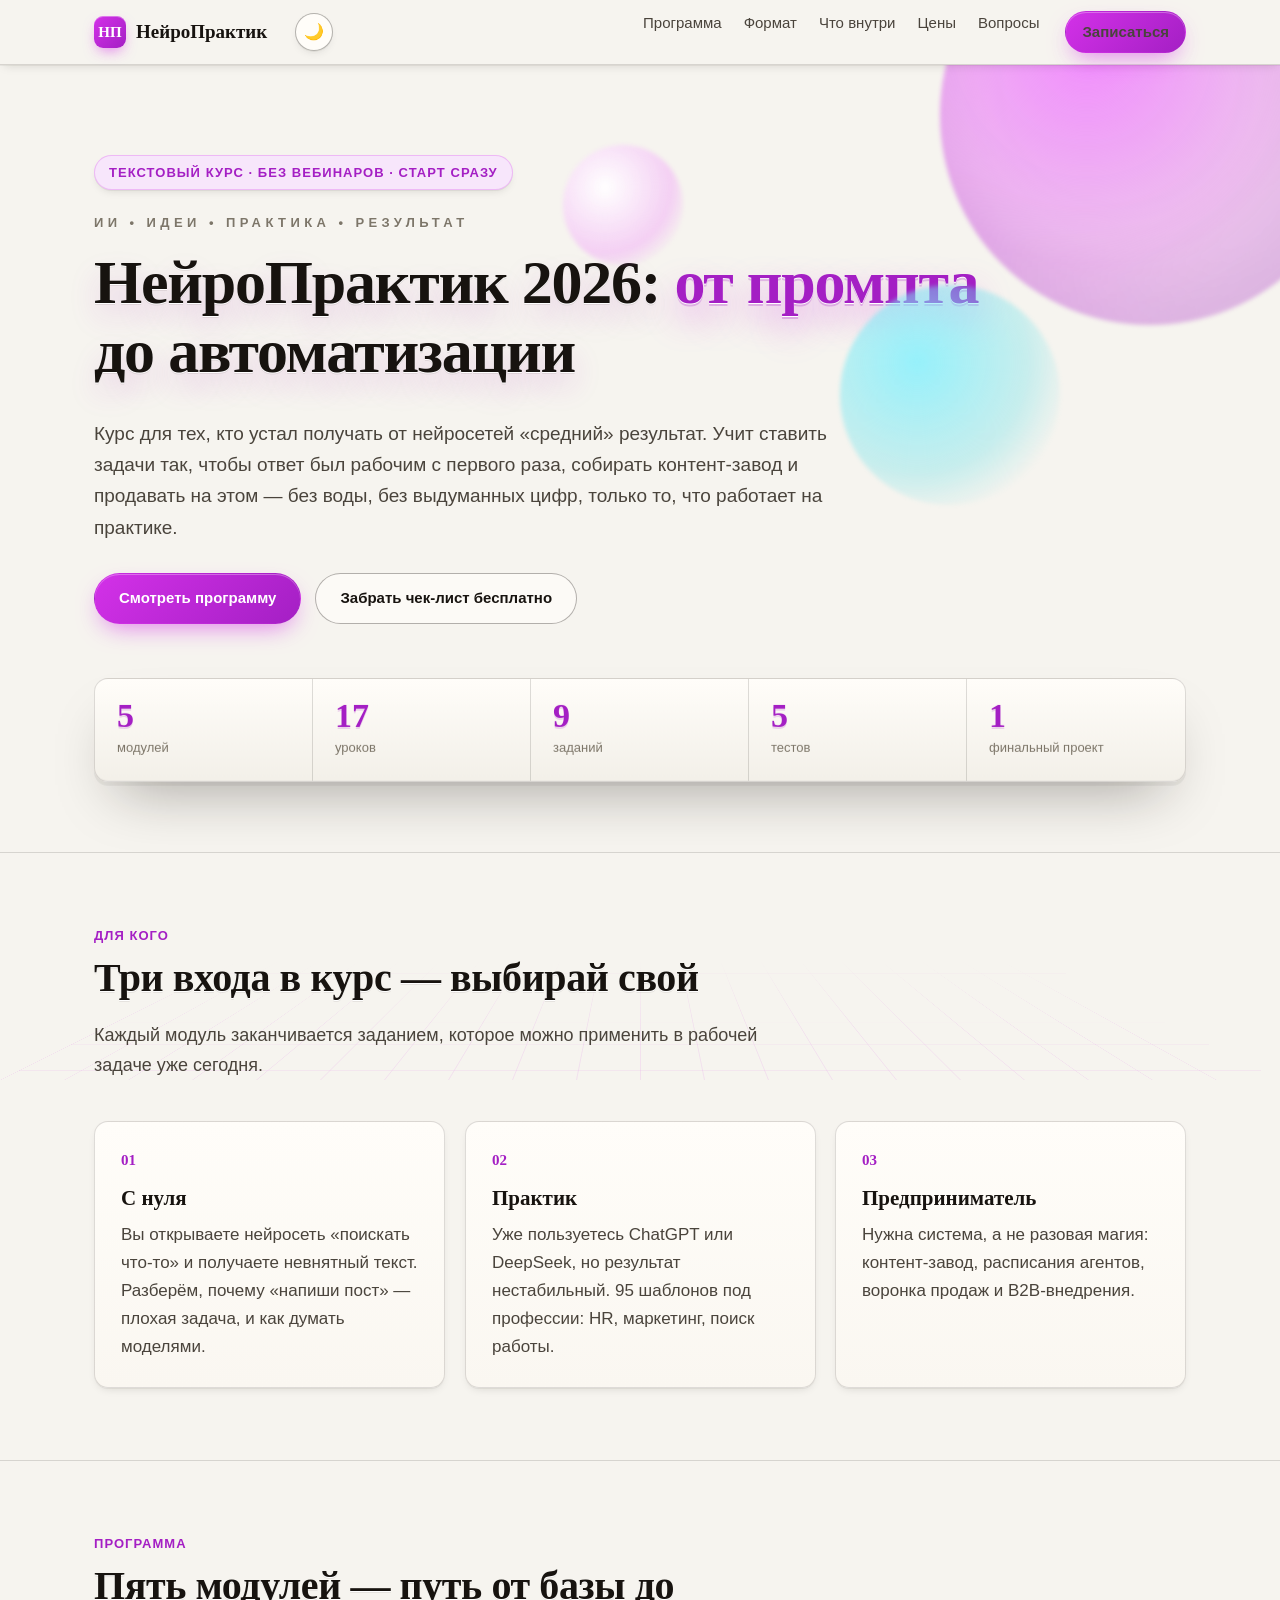
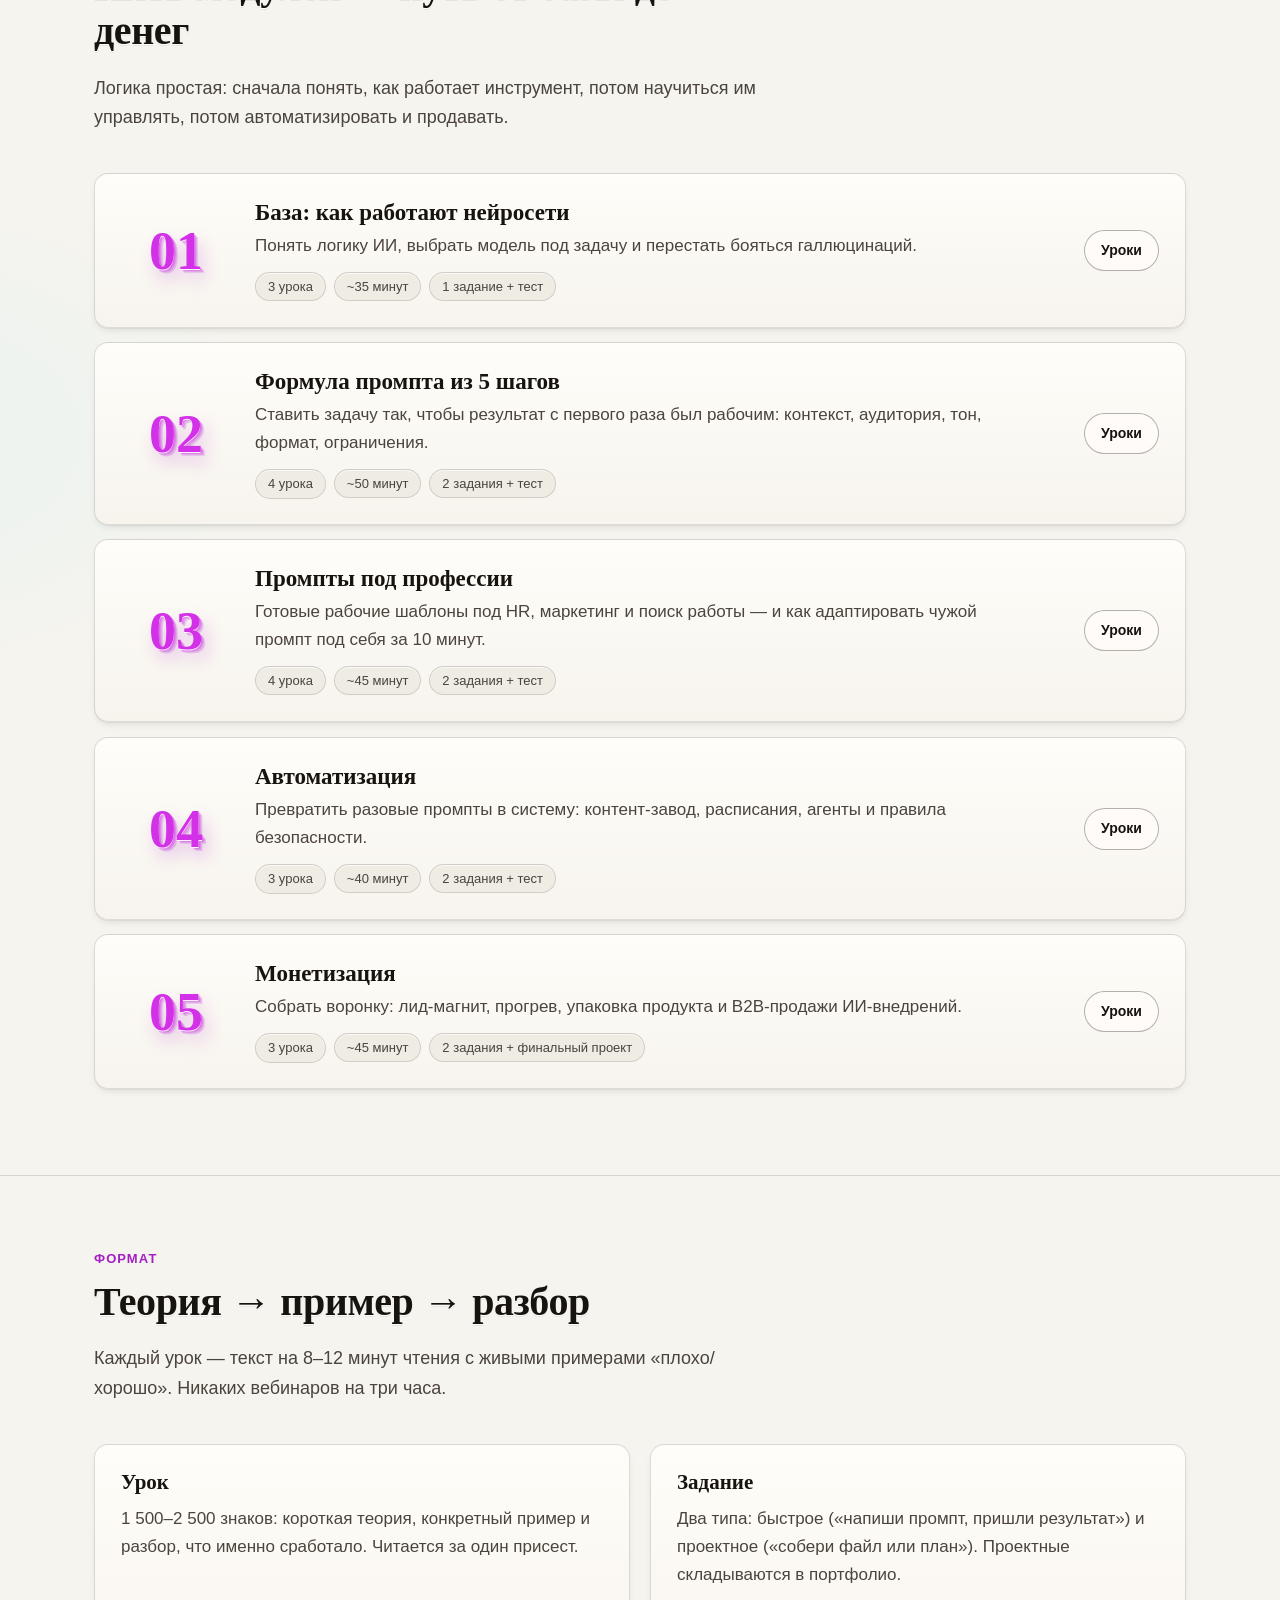
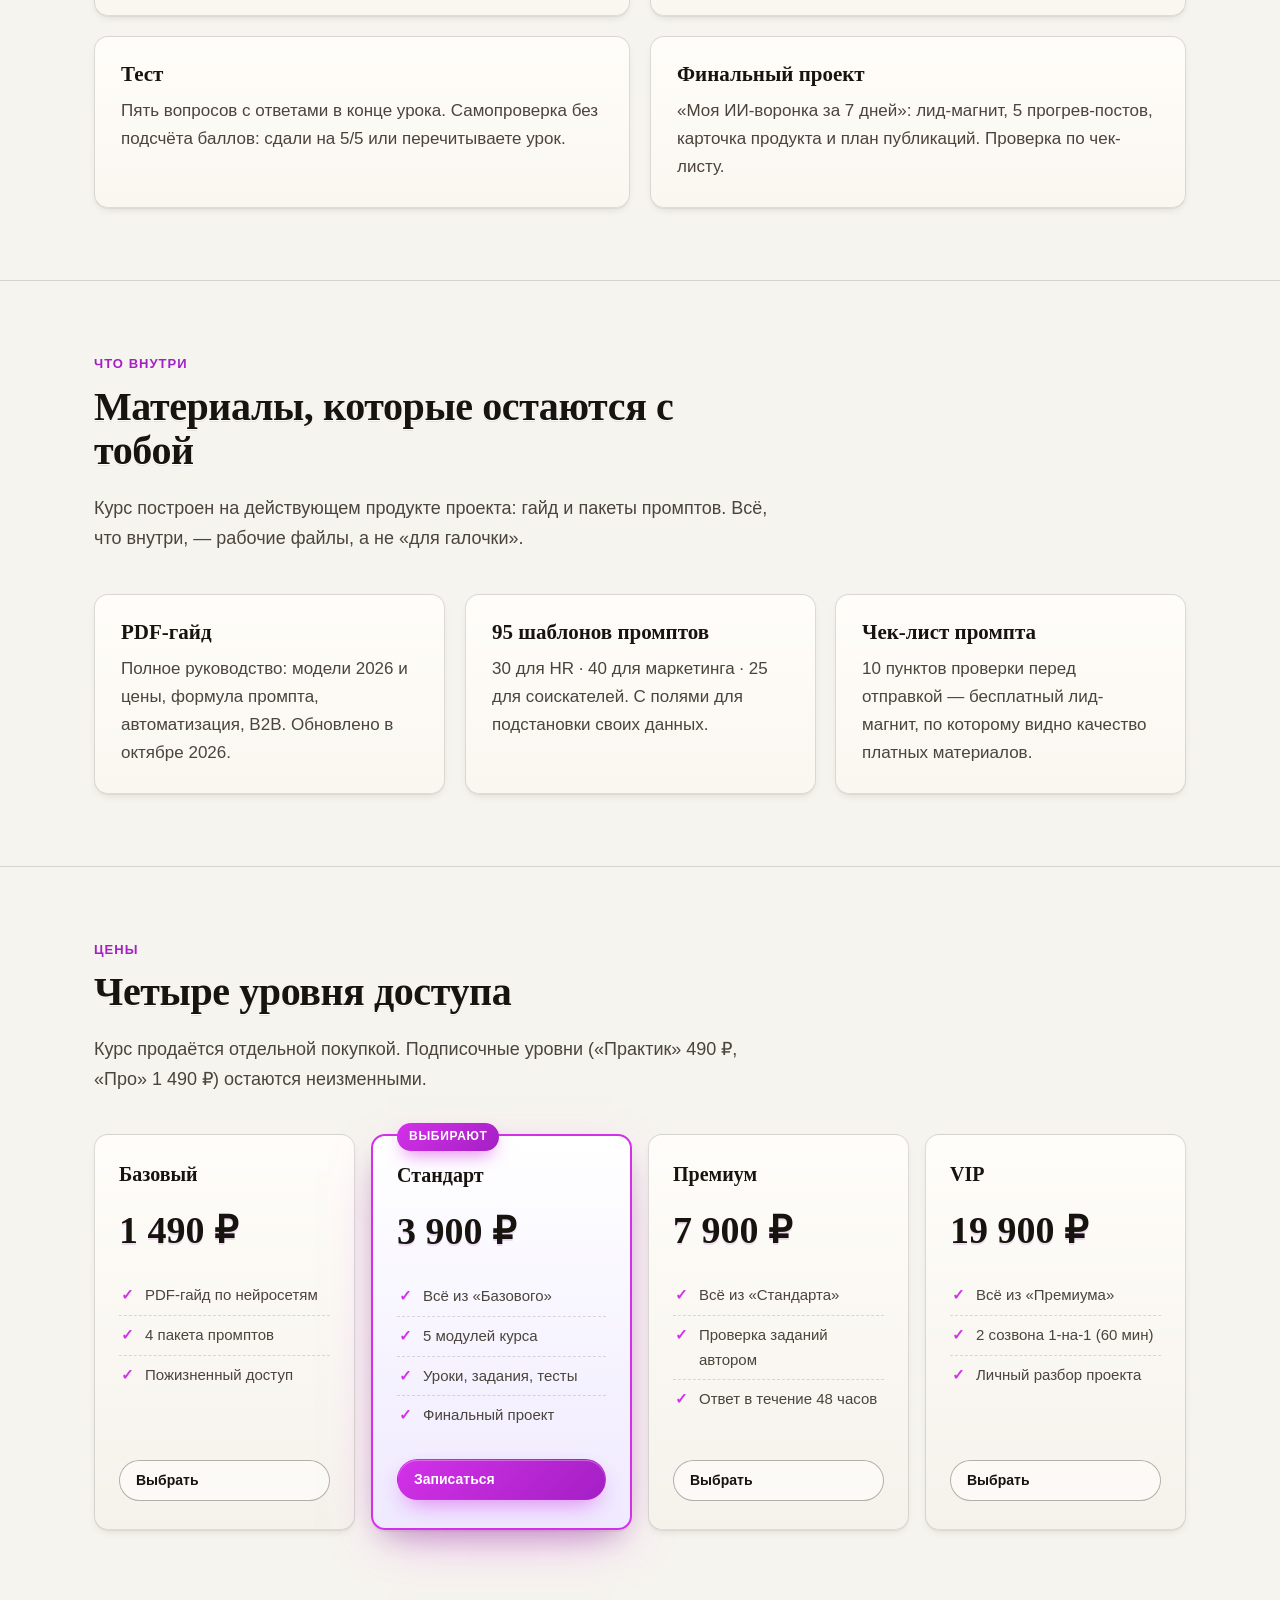
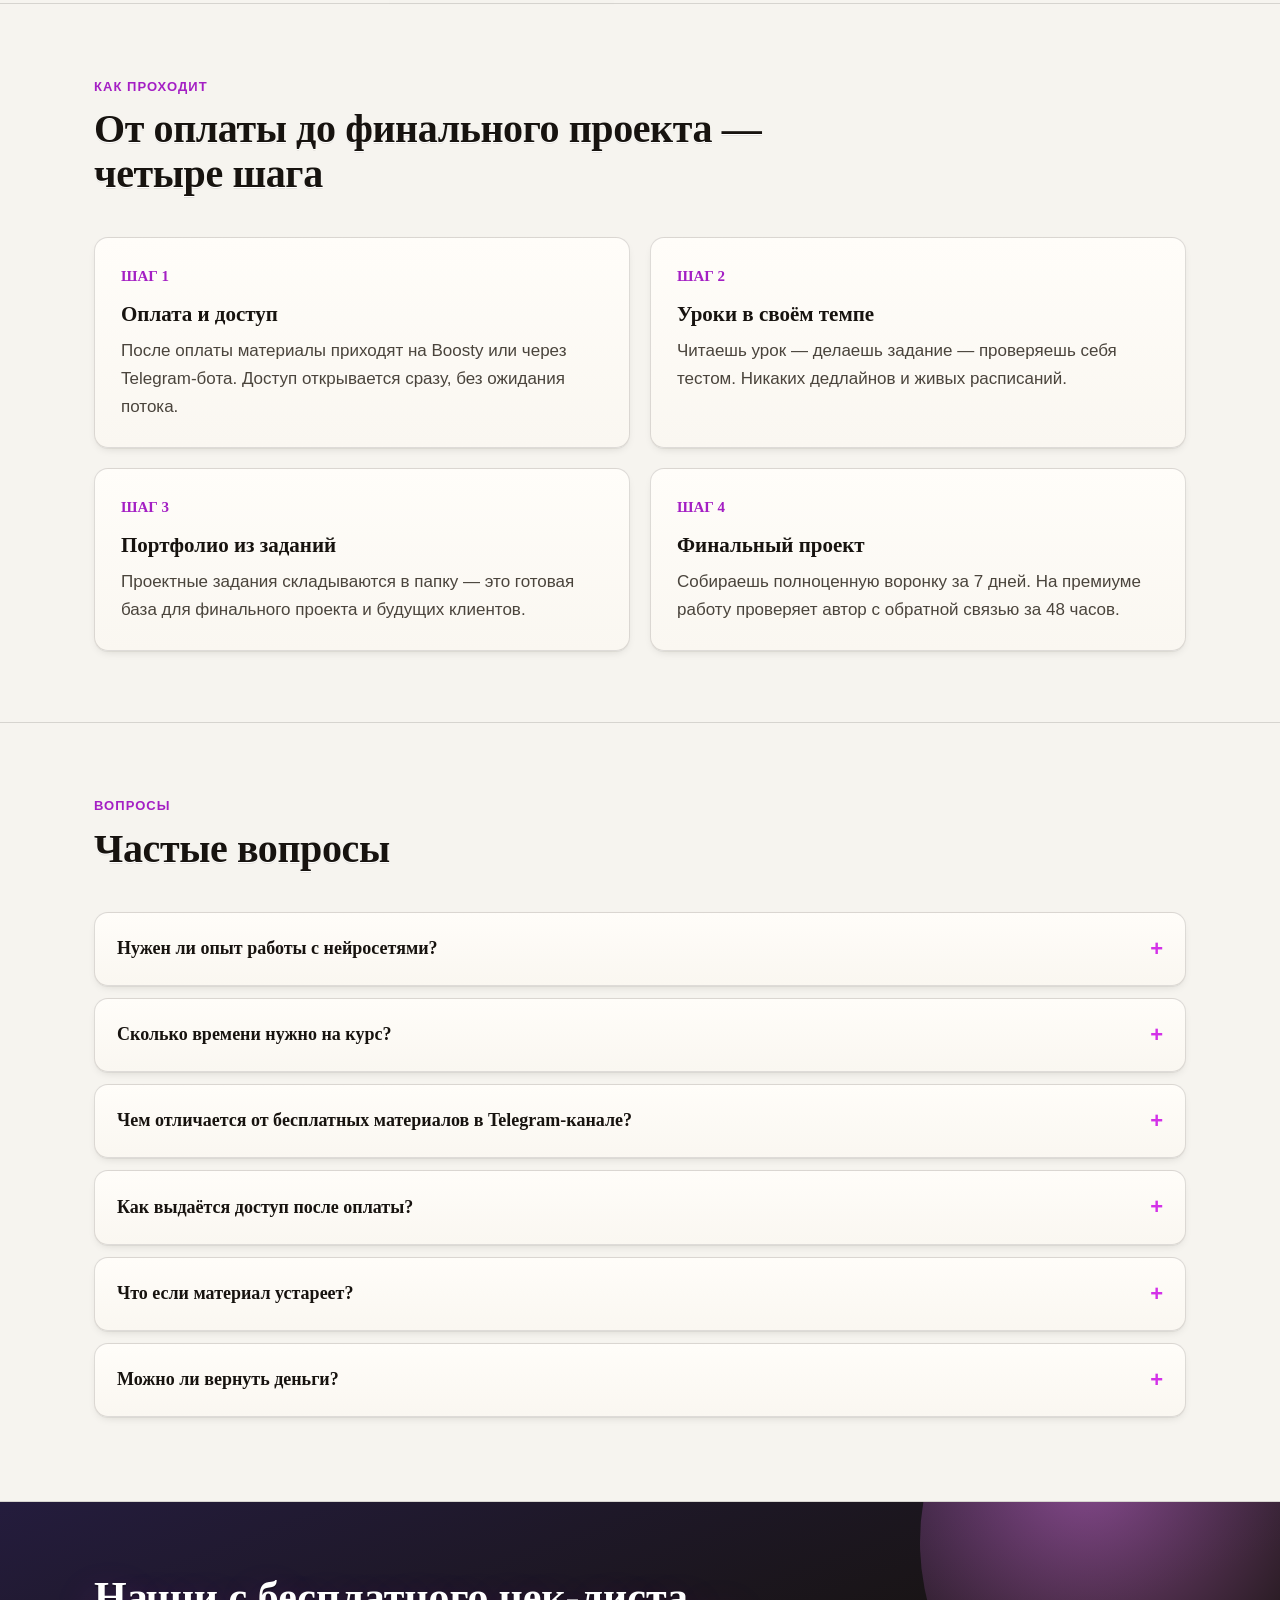
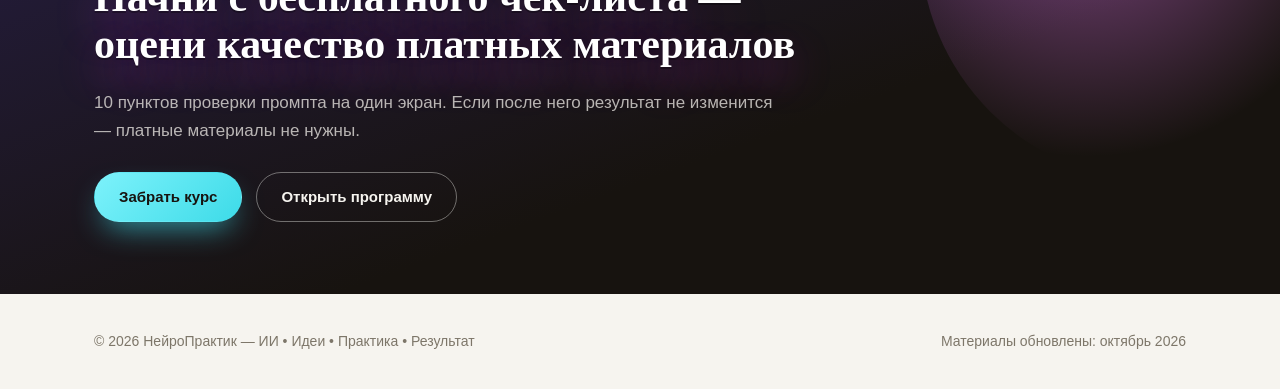
==== commit a1785e15: "Единый бренд-стиль «НейроПрактик» + настройка Telegram Бренд (assets/brand/README.md): - Палитра: не" ====
--- a/index.html
+++ b/index.html
@@ -3,9 +3,17 @@
 <head>
   <meta charset="UTF-8">
   <meta name="viewport" content="width=device-width, initial-scale=1.0">
+  <script>try{var t=localStorage.getItem('np-theme');if(!t)t=window.matchMedia&&matchMedia('(prefers-color-scheme: dark)').matches?'dark':'light';document.documentElement.setAttribute('data-theme',t);}catch(e){}</script>
   <title>НейроПрактик 2026 — курс от промпта до автоматизации</title>
+  <link rel="icon" type="image/svg+xml" href="assets/img/favicon.svg">
+  <meta property="og:type" content="website">
+  <meta property="og:site_name" content="НейроПрактик">
+  <meta property="og:title" content="НейроПрактик 2026 — от промпта до автоматизации">
+  <meta property="og:description" content="ИИ • Идеи • Практика • Результат. 5 модулей, 17 уроков, 9 заданий и 5 тестов: промпты, автоматизация, монетизация.">
+  <meta property="og:image" content="assets/brand/banner.jpg">
   <meta name="description" content="Текстовый курс без вебинаров: 5 модулей, 17 уроков, 9 заданий и 5 тестов. Промпты, автоматизация и монетизация — теория, пример, разбор.">
   <link rel="stylesheet" href="assets/css/style.css">
+  <link rel="stylesheet" href="assets/css/course.css">
 </head>
 <body>
 
@@ -49,6 +57,7 @@
   </div>
   <div class="wrap">
     <span class="eyebrow">Текстовый курс · без вебинаров · старт сразу</span>
+    <p class="hero-tagline">ИИ&nbsp;•&nbsp;Идеи&nbsp;•&nbsp;Практика&nbsp;•&nbsp;Результат</p>
     <h1>НейроПрактик 2026: <em>от промпта</em> до автоматизации</h1>
     <p class="hero-sub">Курс для тех, кто устал получать от нейросетей «средний» результат. Учит ставить задачи так, чтобы ответ был рабочим с первого раза, собирать контент-завод и продавать на этом — без воды, без выдуманных цифр, только то, что работает на практике.</p>
     <div class="hero-actions">
@@ -339,11 +348,12 @@
 
 <footer class="footer">
   <div class="wrap footer-inner">
-    <span>© 2026 НейроПрактик. Текстовый курс о практике работы с нейросетями.</span>
+    <span>© 2026 НейроПрактик — ИИ • Идеи • Практика • Результат</span>
     <span>Материалы обновлены: октябрь 2026</span>
   </div>
 </footer>
 
 <script src="assets/js/app.js"></script>
+<script src="assets/js/course.js"></script>
 </body>
 </html>
--- a/assets/css/style.css
+++ b/assets/css/style.css
@@ -9,11 +9,12 @@
   --ink: #17130f;
   --ink-soft: #4a443c;
   --muted: #7d7669;
-  --violet: #5b3df5;
-  --violet-deep: #3d21d6;
-  --violet-light: #8f76ff;
-  --violet-tint: #ece7ff;
-  --amber: #e8a33d;
+  /* Бренд «НейроПрактик»: неон-маджента + фиолет (как на баннере канала) */
+  --violet: #d331e8;
+  --violet-deep: #a41fc4;
+  --violet-light: #f07dff;
+  --violet-tint: #f7e6fb;
+  --amber: #3ddbe8; /* второй акцент — неоновый циан */
   --green: #1f7a4d;
   --card: #fffdf9;
   --line: rgba(23, 19, 15, 0.14);
@@ -27,7 +28,7 @@
   --depth-1: 0 1px 0 rgba(23, 19, 15, 0.05), 0 4px 10px -4px rgba(23, 19, 15, 0.15);
   --depth-2: 0 2px 0 rgba(23, 19, 15, 0.05), 0 14px 30px -12px rgba(23, 19, 15, 0.28);
   --depth-3: 0 4px 0 rgba(23, 19, 15, 0.06), 0 30px 60px -24px rgba(23, 19, 15, 0.38);
-  --glow-violet: 0 18px 50px -18px rgba(91, 61, 245, 0.55);
+  --glow-violet: 0 18px 50px -18px rgba(211, 49, 232, 0.55);
   --ease-3d: cubic-bezier(0.22, 1, 0.36, 1);
 }
 
@@ -42,8 +43,8 @@
   line-height: 1.65;
   color: var(--ink);
   background:
-    radial-gradient(900px 480px at 85% -5%, rgba(91, 61, 245, 0.10), transparent 60%),
-    radial-gradient(700px 420px at -10% 30%, rgba(232, 163, 61, 0.07), transparent 60%),
+    radial-gradient(900px 480px at 85% -5%, rgba(211, 49, 232, 0.10), transparent 60%),
+    radial-gradient(700px 420px at -10% 30%, rgba(61, 219, 232, 0.07), transparent 60%),
     var(--paper);
   -webkit-font-smoothing: antialiased;
   overflow-x: hidden;
@@ -56,8 +57,8 @@
   inset: auto 0 -20% 0;
   height: 45vh;
   background-image:
-    linear-gradient(rgba(91, 61, 245, 0.10) 1px, transparent 1px),
-    linear-gradient(90deg, rgba(91, 61, 245, 0.10) 1px, transparent 1px);
+    linear-gradient(rgba(211, 49, 232, 0.10) 1px, transparent 1px),
+    linear-gradient(90deg, rgba(211, 49, 232, 0.10) 1px, transparent 1px);
   background-size: 64px 64px;
   transform: perspective(600px) rotateX(62deg);
   transform-origin: center bottom;
@@ -127,7 +128,7 @@
   width: 32px; height: 32px; border-radius: 9px; display: grid; place-items: center;
   background: linear-gradient(135deg, var(--violet), var(--violet-deep));
   color: #fff; font-family: var(--display); font-size: 15px; font-weight: 700;
-  box-shadow: 0 6px 14px -4px rgba(91, 61, 245, 0.6), inset 0 1px 0 rgba(255, 255, 255, 0.35);
+  box-shadow: 0 6px 14px -4px rgba(211, 49, 232, 0.6), inset 0 1px 0 rgba(255, 255, 255, 0.35);
   transform: translateZ(10px);
 }
 .nav-links { display: flex; gap: 22px; margin-left: auto; }
@@ -146,9 +147,9 @@
 .btn-primary {
   background: linear-gradient(135deg, var(--violet), var(--violet-deep));
   color: #fff;
-  box-shadow: 0 10px 24px -8px rgba(91, 61, 245, 0.65), inset 0 1px 0 rgba(255, 255, 255, 0.3);
-}
-.btn-primary:hover { transform: translateY(-2px); box-shadow: 0 16px 32px -10px rgba(91, 61, 245, 0.75), inset 0 1px 0 rgba(255, 255, 255, 0.3); }
+  box-shadow: 0 10px 24px -8px rgba(211, 49, 232, 0.65), inset 0 1px 0 rgba(255, 255, 255, 0.3);
+}
+.btn-primary:hover { transform: translateY(-2px); box-shadow: 0 16px 32px -10px rgba(211, 49, 232, 0.75), inset 0 1px 0 rgba(255, 255, 255, 0.3); }
 .btn-ghost { border-color: var(--line-strong); color: var(--ink); background: rgba(255, 253, 249, 0.7); }
 .btn-ghost:hover { border-color: var(--ink); transform: translateY(-2px); box-shadow: var(--depth-2); }
 .btn-small { padding: 8px 16px; font-size: 14px; }
@@ -165,16 +166,16 @@
 }
 .orb-1 {
   width: 420px; height: 420px; top: -160px; right: -80px;
-  background: radial-gradient(circle at 35% 35%, rgba(143, 118, 255, 0.85), rgba(91, 61, 245, 0.25) 55%, transparent 75%);
-  box-shadow: inset -30px -30px 80px rgba(61, 33, 214, 0.35);
+  background: radial-gradient(circle at 35% 35%, rgba(240, 125, 255, 0.85), rgba(211, 49, 232, 0.25) 55%, transparent 75%);
+  box-shadow: inset -30px -30px 80px rgba(164, 31, 196, 0.35);
 }
 .orb-2 {
   width: 220px; height: 220px; top: 220px; right: 220px;
-  background: radial-gradient(circle at 35% 35%, rgba(255, 214, 145, 0.9), rgba(232, 163, 61, 0.25) 55%, transparent 78%);
+  background: radial-gradient(circle at 35% 35%, rgba(140, 240, 252, 0.9), rgba(61, 219, 232, 0.25) 55%, transparent 78%);
 }
 .orb-3 {
   width: 120px; height: 120px; top: 80px; left: 44%;
-  background: radial-gradient(circle at 35% 35%, rgba(255, 255, 255, 0.95), rgba(143, 118, 255, 0.3) 60%, transparent 80%);
+  background: radial-gradient(circle at 35% 35%, rgba(255, 255, 255, 0.95), rgba(240, 125, 255, 0.3) 60%, transparent 80%);
 }
 
 /* плавающий 3D-стек модулей в герое */
@@ -204,16 +205,21 @@
   display: inline-flex; align-items: center; gap: 8px;
   font-size: 13px; font-weight: 700; letter-spacing: 0.08em; text-transform: uppercase;
   color: var(--violet-deep); background: var(--violet-tint);
-  border: 1px solid rgba(91, 61, 245, 0.25); border-radius: 999px; padding: 6px 14px;
+  border: 1px solid rgba(211, 49, 232, 0.25); border-radius: 999px; padding: 6px 14px;
   margin-bottom: 22px; box-shadow: var(--depth-1);
+}
+.hero-tagline {
+  font-size: 13px; font-weight: 700; letter-spacing: 0.34em; text-transform: uppercase;
+  color: var(--muted); margin: 0 0 14px;
+  text-shadow: 0 1px 0 rgba(255, 255, 255, 0.5);
 }
 .hero h1 {
   font-size: clamp(38px, 5.4vw, 62px); max-width: 15em; letter-spacing: -0.02em;
-  text-shadow: 0 1px 0 #fff, 0 2px 0 rgba(23, 19, 15, 0.08), 0 14px 30px rgba(61, 33, 214, 0.18);
+  text-shadow: 0 1px 0 #fff, 0 2px 0 rgba(23, 19, 15, 0.08), 0 14px 30px rgba(164, 31, 196, 0.18);
 }
 .hero h1 em {
   font-style: normal; color: var(--violet-deep);
-  text-shadow: 0 1px 0 #fff, 0 3px 0 rgba(61, 33, 214, 0.25), 0 16px 34px rgba(91, 61, 245, 0.4);
+  text-shadow: 0 1px 0 #fff, 0 3px 0 rgba(164, 31, 196, 0.25), 0 16px 34px rgba(211, 49, 232, 0.4);
 }
 .hero-sub { font-size: 19px; color: var(--ink-soft); max-width: 42em; margin-bottom: 30px; }
 .hero-actions { display: flex; flex-wrap: wrap; gap: 14px; margin-bottom: 54px; }
@@ -229,7 +235,7 @@
 .stat:last-child { border-right: 0; }
 .stat b {
   display: block; font-family: var(--display); font-size: 34px; line-height: 1; color: var(--violet-deep);
-  text-shadow: 0 2px 0 rgba(61, 33, 214, 0.18);
+  text-shadow: 0 2px 0 rgba(164, 31, 196, 0.18);
 }
 .stat span { font-size: 13px; color: var(--muted); }
 
@@ -276,11 +282,11 @@
   line-height: 1; text-align: center;
   text-shadow:
     0 1px 0 rgba(255, 255, 255, 0.9),
-    1px 1px 0 rgba(91, 61, 245, 0.35),
-    2px 2px 0 rgba(91, 61, 245, 0.28),
-    3px 3px 0 rgba(91, 61, 245, 0.2),
-    4px 4px 0 rgba(61, 33, 214, 0.16),
-    6px 10px 18px rgba(61, 33, 214, 0.3);
+    1px 1px 0 rgba(211, 49, 232, 0.35),
+    2px 2px 0 rgba(211, 49, 232, 0.28),
+    3px 3px 0 rgba(211, 49, 232, 0.2),
+    4px 4px 0 rgba(164, 31, 196, 0.16),
+    6px 10px 18px rgba(164, 31, 196, 0.3);
   transform: translateZ(30px);
 }
 .module h3 { font-size: 23px; margin-bottom: 6px; transform: translateZ(20px); }
@@ -317,12 +323,12 @@
   background: linear-gradient(135deg, var(--violet), var(--violet-deep));
   color: #fff; font-size: 12px; font-weight: 700;
   letter-spacing: 0.06em; text-transform: uppercase; border-radius: 999px; padding: 4px 12px;
-  box-shadow: 0 8px 18px -6px rgba(91, 61, 245, 0.7);
+  box-shadow: 0 8px 18px -6px rgba(211, 49, 232, 0.7);
 }
 .tier h3 { font-size: 20px; transform: translateZ(18px); }
 .tier-price {
   font-family: var(--display); font-size: 38px; font-weight: 700; margin: 4px 0 14px;
-  text-shadow: 0 2px 0 rgba(61, 33, 214, 0.15); transform: translateZ(14px);
+  text-shadow: 0 2px 0 rgba(164, 31, 196, 0.15); transform: translateZ(14px);
 }
 .tier-price small { font-size: 15px; color: var(--muted); font-family: var(--body); font-weight: 400; }
 .tier ul { list-style: none; margin: 0 0 24px; padding: 0; transform: translateZ(8px); }
@@ -355,13 +361,13 @@
 .cta { background: linear-gradient(160deg, #241c3d, var(--ink) 60%); color: var(--paper); padding: 72px 0; position: relative; overflow: hidden; }
 .cta::after {
   content: ""; position: absolute; width: 480px; height: 480px; top: -200px; right: -120px; border-radius: 50%;
-  background: radial-gradient(circle at 35% 35%, rgba(143, 118, 255, 0.5), transparent 65%);
+  background: radial-gradient(circle at 35% 35%, rgba(240, 125, 255, 0.5), transparent 65%);
   pointer-events: none;
 }
-.cta h2 { font-size: clamp(28px, 3.6vw, 42px); color: #fff; max-width: 18em; text-shadow: 0 2px 0 rgba(0, 0, 0, 0.3), 0 18px 40px rgba(91, 61, 245, 0.4); }
+.cta h2 { font-size: clamp(28px, 3.6vw, 42px); color: #fff; max-width: 18em; text-shadow: 0 2px 0 rgba(0, 0, 0, 0.3), 0 18px 40px rgba(211, 49, 232, 0.4); }
 .cta p { color: rgba(246, 244, 239, 0.72); max-width: 40em; }
-.cta .btn-primary { background: linear-gradient(135deg, #f2b45c, var(--amber)); color: var(--ink); box-shadow: 0 14px 30px -10px rgba(232, 163, 61, 0.7); }
-.cta .btn-primary:hover { box-shadow: 0 20px 40px -12px rgba(232, 163, 61, 0.8); }
+.cta .btn-primary { background: linear-gradient(135deg, #7df2fb, var(--amber)); color: var(--ink); box-shadow: 0 14px 30px -10px rgba(61, 219, 232, 0.7); }
+.cta .btn-primary:hover { box-shadow: 0 20px 40px -12px rgba(61, 219, 232, 0.8); }
 .cta .btn-ghost { border-color: rgba(246, 244, 239, 0.4); color: var(--paper); background: transparent; }
 .cta .btn-ghost:hover { border-color: var(--paper); }
 .cta-actions { display: flex; flex-wrap: wrap; gap: 14px; margin-top: 26px; position: relative; z-index: 1; }
@@ -392,7 +398,7 @@
   border-bottom: 1px solid var(--line); padding-bottom: 28px; margin-bottom: 36px;
 }
 .lesson-header .eyebrow { margin-bottom: 16px; }
-.lesson-header h1 { font-size: clamp(30px, 4vw, 44px); text-shadow: 0 1px 0 #fff, 0 2px 0 rgba(23, 19, 15, 0.07), 0 12px 26px rgba(61, 33, 214, 0.15); }
+.lesson-header h1 { font-size: clamp(30px, 4vw, 44px); text-shadow: 0 1px 0 #fff, 0 2px 0 rgba(23, 19, 15, 0.07), 0 12px 26px rgba(164, 31, 196, 0.15); }
 .lesson-meta { color: var(--muted); font-size: 15px; }
 
 .lesson-body { max-width: 46em; }
@@ -403,7 +409,7 @@
 .lesson-body h2::before {
   content: ""; display: inline-block; width: 10px; height: 10px; border-radius: 3px;
   background: linear-gradient(135deg, var(--violet), var(--violet-deep));
-  margin-right: 10px; box-shadow: 0 4px 8px -2px rgba(91, 61, 245, 0.6);
+  margin-right: 10px; box-shadow: 0 4px 8px -2px rgba(211, 49, 232, 0.6);
 }
 .lesson-body h3 { font-size: 20px; margin: 30px 0 10px; }
 .lesson-body > p, .lesson-body li { color: var(--ink-soft); }
@@ -434,7 +440,7 @@
 
 .callout {
   border: 1px solid var(--line); border-left: 4px solid var(--amber);
-  background: linear-gradient(180deg, #fffdf9, #faf3e6);
+  background: linear-gradient(180deg, #f4fbfd, #e9f8fb);
   border-radius: 0 var(--radius) var(--radius) 0;
   padding: 18px 22px; margin: 24px 0; box-shadow: var(--depth-1);
 }
--- a/assets/css/course.css
+++ b/assets/css/course.css
@@ -0,0 +1,360 @@
+/* ==========================================================================
+   НейроПрактик 2026 — интерактивный слой: тесты, прогресс, тёмная тема
+   Подключается после style.css
+   ========================================================================== */
+
+/* ---------- мелкие общие улучшения ---------- */
+
+[id] { scroll-margin-top: 86px; }
+
+::selection { background: var(--violet); color: #fff; }
+
+/* мягкое свечение карточек в герое (не конфликтует с JS-параллаксом) */
+@keyframes np-glow {
+  0%, 100% { box-shadow: var(--depth-3); }
+  50% { box-shadow: var(--depth-3), 0 0 34px rgba(240, 125, 255, 0.30); }
+}
+.hero-card3d { animation: np-glow 6.5s ease-in-out infinite; }
+.hero-card3d.c2 { animation-delay: -2.2s; }
+.hero-card3d.c3 { animation-delay: -4.4s; }
+
+/* каскад появления карточек */
+.js .grid-3 .reveal:nth-child(2), .js .grid-2 .reveal:nth-child(2) { transition-delay: 0.07s; }
+.js .grid-3 .reveal:nth-child(3) { transition-delay: 0.14s; }
+.js .prices .tier:nth-child(2) { transition-delay: 0.07s; }
+.js .prices .tier:nth-child(3) { transition-delay: 0.14s; }
+.js .prices .tier:nth-child(4) { transition-delay: 0.21s; }
+
+/* блик на главной кнопке */
+.btn-primary { position: relative; overflow: hidden; }
+.btn-primary::after {
+  content: ""; position: absolute; top: 0; bottom: 0; width: 42%; left: -60%;
+  background: linear-gradient(105deg, transparent, rgba(255, 255, 255, 0.38), transparent);
+  transform: skewX(-18deg); transition: left 0.55s var(--ease-3d);
+  pointer-events: none;
+}
+.btn-primary:hover::after { left: 118%; }
+
+/* ---------- интерактивные тесты ---------- */
+
+.np-quiz { margin-top: 16px; display: grid; gap: 12px; }
+
+.np-quiz-q {
+  background: var(--card); border: 1px solid var(--line);
+  border-radius: 12px; padding: 14px 16px; box-shadow: var(--depth-1);
+  transition: border-color 0.2s, box-shadow 0.2s;
+}
+.np-quiz-q.missing {
+  border-color: var(--amber);
+  box-shadow: 0 0 0 3px rgba(61, 219, 232, 0.18);
+}
+
+.np-quiz-qtitle {
+  font-weight: 600; color: var(--ink);
+  display: flex; gap: 10px; align-items: flex-start; margin-bottom: 10px;
+}
+.np-quiz-num {
+  flex: none; width: 24px; height: 24px; border-radius: 8px;
+  background: linear-gradient(135deg, var(--violet), var(--violet-deep));
+  color: #fff; display: grid; place-items: center;
+  font: 700 12px var(--body); box-shadow: 0 4px 10px -3px rgba(91, 61, 245, 0.55);
+}
+
+.np-quiz-opts { display: grid; gap: 8px; }
+
+.np-quiz-opt {
+  position: relative; display: flex; gap: 10px; align-items: flex-start;
+  padding: 9px 12px; border: 1px solid var(--line); border-radius: 10px;
+  cursor: pointer; background: rgba(239, 236, 228, 0.35);
+  transition: border-color 0.15s, background 0.15s, transform 0.15s var(--ease-3d);
+}
+.np-quiz-opt:hover { border-color: var(--violet); text-decoration: none; transform: translateY(-1px); background: rgba(239, 236, 228, 0.55); }
+.np-quiz-opt input { position: absolute; opacity: 0; pointer-events: none; }
+
+.np-quiz-letter {
+  flex: none; width: 22px; height: 22px; margin-top: 1px;
+  border: 1px solid var(--line-strong); border-radius: 7px;
+  display: grid; place-items: center;
+  font: 700 11px var(--body); color: var(--ink-soft);
+  background: var(--card); transition: background 0.15s, color 0.15s, border-color 0.15s;
+}
+.np-quiz-text { color: var(--ink-soft); font-size: 15px; }
+
+.np-quiz-opt.picked { border-color: var(--violet); background: var(--violet-tint); }
+.np-quiz-opt.picked .np-quiz-letter { background: var(--violet); border-color: var(--violet); color: #fff; }
+
+.np-quiz-opt.correct { border-color: #1f9d61; background: rgba(31, 122, 77, 0.10); }
+.np-quiz-opt.correct .np-quiz-letter { background: #1f9d61; border-color: #1f9d61; color: #fff; }
+
+.np-quiz-opt.wrong { border-color: rgba(200, 60, 60, 0.55); background: rgba(200, 60, 60, 0.08); }
+.np-quiz-opt.wrong .np-quiz-letter { background: #c33d3d; border-color: #c33d3d; color: #fff; }
+
+.np-quiz-opt:has(input:focus-visible) { outline: 2px solid var(--violet); outline-offset: 2px; }
+
+.np-quiz-foot { display: flex; gap: 10px; flex-wrap: wrap; }
+
+.np-quiz-result {
+  display: none; padding: 12px 16px; border-radius: 10px;
+  font-weight: 600; font-size: 15px;
+}
+.np-quiz-result.show { display: block; }
+.np-quiz-result.ok { background: rgba(31, 122, 77, 0.12); color: var(--green); border: 1px solid rgba(31, 122, 77, 0.35); }
+.np-quiz-result.mid { background: rgba(61, 219, 232, 0.14); color: #0e6f7c; border: 1px solid rgba(61, 219, 232, 0.4); }
+.np-quiz-result.bad { background: rgba(200, 60, 60, 0.10); color: #b23b3b; border: 1px solid rgba(200, 60, 60, 0.35); }
+
+/* ---------- кнопка «скопировать промпт» ---------- */
+
+blockquote.np-copyable, pre.np-copyable { position: relative; }
+.lesson-body blockquote.np-copyable { padding-right: 128px; }
+.lesson-body pre.np-copyable { padding-right: 128px; }
+
+.np-copy {
+  position: absolute; top: 9px; right: 9px; z-index: 2;
+  display: inline-flex; align-items: center; gap: 6px;
+  padding: 5px 10px; font: 600 12px var(--body);
+  color: var(--ink-soft); background: var(--card);
+  border: 1px solid var(--line-strong); border-radius: 8px;
+  cursor: pointer; opacity: 0; transform: translateY(-3px);
+  transition: opacity 0.2s, transform 0.2s var(--ease-3d), color 0.15s, border-color 0.15s;
+  box-shadow: var(--depth-1);
+}
+blockquote:hover .np-copy, pre:hover .np-copy, .np-copy:focus-visible { opacity: 1; transform: none; text-decoration: none; }
+.np-copy:hover { color: var(--violet-deep); border-color: var(--violet); }
+.np-copy.ok { color: #1f9d61; border-color: rgba(31, 122, 77, 0.45); }
+
+@media (hover: none) {
+  .np-copy { opacity: 1; transform: none; }
+}
+
+/* ---------- карточка прогресса в оглавлении ---------- */
+
+.np-progress {
+  background: var(--card); border: 1px solid var(--line);
+  border-radius: 12px; padding: 14px 14px 12px; margin: 0 0 22px;
+  box-shadow: var(--depth-1);
+}
+.np-progress-row { display: flex; gap: 12px; align-items: center; margin-bottom: 10px; }
+
+.np-ring { position: relative; width: 54px; height: 54px; flex: none; }
+.np-ring svg { width: 54px; height: 54px; transform: rotate(-90deg); }
+.np-ring .bg { fill: none; stroke: var(--line); stroke-width: 5; }
+.np-ring .fg {
+  fill: none; stroke: var(--violet); stroke-width: 5; stroke-linecap: round;
+  transition: stroke-dashoffset 0.6s var(--ease-3d);
+}
+.np-ring b {
+  position: absolute; inset: 0; display: grid; place-items: center;
+  font: 700 12.5px var(--body); color: var(--violet-deep);
+}
+
+.np-progress-info b { display: block; font: 700 16px var(--display); }
+.np-progress-info span { color: var(--muted); font-size: 12.5px; }
+
+.np-progress-mods { list-style: none; margin: 0; padding: 0; }
+.np-progress-mods li {
+  display: flex; justify-content: space-between; align-items: center; gap: 8px;
+  padding: 5px 0; border-top: 1px dashed var(--line); font-size: 13px;
+}
+.np-progress-mods li:first-child { border-top: 0; }
+.np-progress-mods a { color: var(--ink-soft); }
+.np-progress-mods a:hover { color: var(--violet-deep); text-decoration: none; }
+.np-progress-mods .np-count { color: var(--muted); font-size: 12.5px; font-variant-numeric: tabular-nums; }
+.np-progress-mods li.full .np-count { color: #1f9d61; font-weight: 700; }
+
+.np-progress-reset {
+  margin-top: 10px; width: 100%; text-align: center;
+  font: 600 12px var(--body); color: var(--muted);
+  background: none; border: 1px dashed var(--line-strong);
+  border-radius: 8px; padding: 6px; cursor: pointer;
+  transition: color 0.15s, border-color 0.15s;
+}
+.np-progress-reset:hover { color: #b23b3b; border-color: #b23b3b; }
+
+/* галочки у уроков в оглавлении */
+.np-tick { color: #1f9d61; font-weight: 700; margin-left: 6px; }
+
+/* ---------- обзор прогресса на странице программы ---------- */
+
+.np-course-progress {
+  display: flex; align-items: center; gap: 18px; flex-wrap: wrap;
+  border: 1px solid var(--line); border-radius: 14px;
+  background: linear-gradient(180deg, rgba(240, 125, 255, 0.10), transparent 70%), var(--card);
+  padding: 16px 20px; margin: -4px 0 36px;
+  box-shadow: var(--depth-2);
+}
+.np-course-progress .np-text b { display: block; font: 700 17px var(--display); }
+.np-course-progress .np-text span { color: var(--muted); font-size: 13px; }
+
+.np-bar {
+  flex: 1 1 220px; height: 9px; border-radius: 999px;
+  background: var(--paper-2); border: 1px solid var(--line); overflow: hidden;
+}
+.np-bar i {
+  display: block; height: 100%; width: 0;
+  background: linear-gradient(90deg, var(--violet), var(--amber));
+  border-radius: 999px; transition: width 0.6s var(--ease-3d);
+}
+
+/* бейдж прогресса у заголовков модулей */
+.np-mod-badge {
+  display: inline-flex; align-items: center; gap: 5px; vertical-align: middle;
+  margin-left: 10px; padding: 4px 12px; border-radius: 999px;
+  border: 1px solid var(--line-strong); background: var(--card);
+  color: var(--muted); font: 700 12px var(--body); font-variant-numeric: tabular-nums;
+}
+.np-mod-badge.full { color: #fff; background: linear-gradient(135deg, #1f9d61, #1f7a4d); border-color: transparent; }
+
+/* ---------- чип «отметить пройденным» ---------- */
+
+.np-chip {
+  display: inline-flex; align-items: center; gap: 6px; vertical-align: middle;
+  margin-left: 10px; padding: 4px 12px; border-radius: 999px;
+  border: 1px solid var(--line-strong); background: var(--card);
+  color: var(--ink-soft); font: 600 12.5px var(--body); cursor: pointer;
+  box-shadow: var(--depth-1);
+  transition: color 0.15s, border-color 0.15s, background 0.15s, box-shadow 0.2s;
+}
+.np-chip:hover { color: var(--violet-deep); border-color: var(--violet); text-decoration: none; }
+.np-chip.done {
+  color: #fff; background: linear-gradient(135deg, #1f9d61, #1f7a4d);
+  border-color: transparent; box-shadow: 0 6px 14px -6px rgba(31, 122, 77, 0.6);
+}
+
+/* ---------- кнопка «наверх» ---------- */
+
+.np-top {
+  position: fixed; bottom: 22px; right: 20px; z-index: 80;
+  width: 46px; height: 46px; border-radius: 999px; border: 0; cursor: pointer;
+  display: grid; place-items: center; font-size: 19px; color: #fff;
+  background: linear-gradient(135deg, var(--violet), var(--violet-deep));
+  box-shadow: var(--glow-violet);
+  opacity: 0; pointer-events: none; transform: translateY(10px);
+  transition: opacity 0.25s, transform 0.25s var(--ease-3d);
+}
+.np-top.show { opacity: 1; pointer-events: auto; transform: none; }
+.np-top:hover { transform: translateY(-3px); }
+
+/* ---------- переключатель темы ---------- */
+
+.np-theme {
+  width: 38px; height: 38px; border-radius: 999px; cursor: pointer;
+  border: 1px solid var(--line-strong); background: var(--card);
+  display: grid; place-items: center; font-size: 16px; line-height: 1;
+  box-shadow: var(--depth-1); flex: none;
+  transition: border-color 0.15s, box-shadow 0.2s, transform 0.15s;
+}
+.np-theme:hover { border-color: var(--violet); box-shadow: var(--depth-2); }
+.np-theme:active { transform: translateY(1px); }
+.np-theme .i-sun { display: none; }
+.np-theme .i-moon { display: inline; }
+html[data-theme="dark"] .np-theme .i-sun { display: inline; }
+html[data-theme="dark"] .np-theme .i-moon { display: none; }
+
+/* ---------- всплывающие уведомления ---------- */
+
+.np-toast {
+  position: fixed; left: 50%; bottom: 26px; z-index: 200;
+  transform: translateX(-50%) translateY(16px);
+  background: var(--ink); color: var(--paper);
+  padding: 12px 22px; border-radius: 999px;
+  font-weight: 600; font-size: 14px; letter-spacing: 0.01em;
+  box-shadow: var(--depth-3); opacity: 0; pointer-events: none;
+  transition: opacity 0.3s, transform 0.3s var(--ease-3d);
+  max-width: min(92vw, 480px); text-align: center;
+}
+.np-toast.show { opacity: 1; transform: translateX(-50%) translateY(0); }
+
+/* ==========================================================================
+   ТЁМНАЯ ТЕМА
+   ========================================================================== */
+
+html[data-theme="dark"] { color-scheme: dark; }
+
+/* переопределение дизайн-токенов */
+html[data-theme="dark"],
+html[data-theme="dark"] body {
+  --paper: #0d0916;
+  --paper-2: #191228;
+  --ink: #f2ecfb;
+  --ink-soft: #bdb2d6;
+  --muted: #8d849f;
+  --violet: #e44dff;
+  --violet-deep: #d98cff;
+  --violet-light: #f7a3ff;
+  --violet-tint: rgba(228, 77, 255, 0.15);
+  --amber: #3ddbe8;
+  --green: #3fae7d;
+  --card: #1b1428;
+  --line: rgba(242, 236, 251, 0.13);
+  --line-strong: rgba(242, 236, 251, 0.28);
+  --depth-1: 0 1px 0 rgba(0, 0, 0, 0.4), 0 4px 12px -4px rgba(0, 0, 0, 0.5);
+  --depth-2: 0 2px 0 rgba(0, 0, 0, 0.4), 0 14px 34px -12px rgba(0, 0, 0, 0.65);
+  --depth-3: 0 4px 0 rgba(0, 0, 0, 0.45), 0 30px 60px -24px rgba(0, 0, 0, 0.8);
+}
+
+html[data-theme="dark"] body {
+  background:
+    radial-gradient(900px 480px at 85% -5%, rgba(211, 49, 232, 0.16), transparent 60%),
+    radial-gradient(700px 420px at -10% 30%, rgba(61, 219, 232, 0.07), transparent 60%),
+    var(--paper);
+}
+html[data-theme="dark"] body::before {
+  background-image:
+    linear-gradient(rgba(211, 49, 232, 0.09) 1px, transparent 1px),
+    linear-gradient(90deg, rgba(211, 49, 232, 0.09) 1px, transparent 1px);
+}
+
+html[data-theme="dark"] .nav { background: rgba(19, 17, 24, 0.85); }
+html[data-theme="dark"] .burger { background: rgba(26, 22, 34, 0.8); color: var(--ink); }
+html[data-theme="dark"] .btn-ghost { background: rgba(26, 22, 34, 0.55); color: var(--ink); }
+
+html[data-theme="dark"] .hero h1,
+html[data-theme="dark"] .hero h1 em,
+html[data-theme="dark"] .section-head h2,
+html[data-theme="dark"] .lesson-header h1,
+html[data-theme="dark"] .lesson-body h2 { text-shadow: none; }
+
+html[data-theme="dark"] .hero-card3d { background: rgba(23, 19, 31, 0.92); }
+html[data-theme="dark"] .stats { background: linear-gradient(180deg, #1a1626, #161320); }
+html[data-theme="dark"] .stat b { text-shadow: none; }
+html[data-theme="dark"] .module-index {
+  color: var(--violet-light);
+  text-shadow: 0 0 26px rgba(211, 49, 232, 0.35), 0 1px 0 rgba(0, 0, 0, 0.7);
+}
+
+html[data-theme="dark"] .card { background: linear-gradient(180deg, #1a1626, #171320); }
+html[data-theme="dark"] .module { background: linear-gradient(180deg, #1a1626, #161320); }
+html[data-theme="dark"] .tier,
+html[data-theme="dark"] .faq details,
+html[data-theme="dark"] .toc { background: linear-gradient(180deg, #1a1626, #171320); }
+html[data-theme="dark"] .tier-popular { background: linear-gradient(180deg, #251d40, #1c1633); }
+html[data-theme="dark"] .tier-price { text-shadow: none; }
+
+html[data-theme="dark"] table { background: transparent; }
+html[data-theme="dark"] tbody tr:nth-child(even) { background: rgba(255, 255, 255, 0.035); }
+
+html[data-theme="dark"] .lesson-body blockquote {
+  background: linear-gradient(180deg, #251c45, #1e1737);
+  color: var(--ink);
+}
+html[data-theme="dark"] .lesson-body code {
+  background: #272135; color: #cfc4ef;
+}
+html[data-theme="dark"] .callout { background: linear-gradient(180deg, #1a1626, #201a2e); }
+html[data-theme="dark"] .task { background: linear-gradient(180deg, #1a1626, #171320); }
+html[data-theme="dark"] .test { background: rgba(26, 22, 38, 0.6); }
+html[data-theme="dark"] .np-quiz-opt { background: rgba(255, 255, 255, 0.04); }
+html[data-theme="dark"] .np-quiz-opt:hover { background: rgba(255, 255, 255, 0.08); }
+
+html[data-theme="dark"] .np-progress,
+html[data-theme="dark"] .np-course-progress { background: var(--card); }
+html[data-theme="dark"] .np-course-progress { background: linear-gradient(180deg, rgba(240, 125, 255, 0.10), transparent 70%), var(--card); }
+
+html[data-theme="dark"] .np-top { box-shadow: 0 18px 40px -16px rgba(91, 61, 245, 0.7); }
+
+/* уменьшенная анимация — все новые украшения отключаем */
+@media (prefers-reduced-motion: reduce) {
+  .hero-card3d { animation: none; }
+  .btn-primary::after { display: none; }
+  .np-ring .fg, .np-bar i { transition: none; }
+}
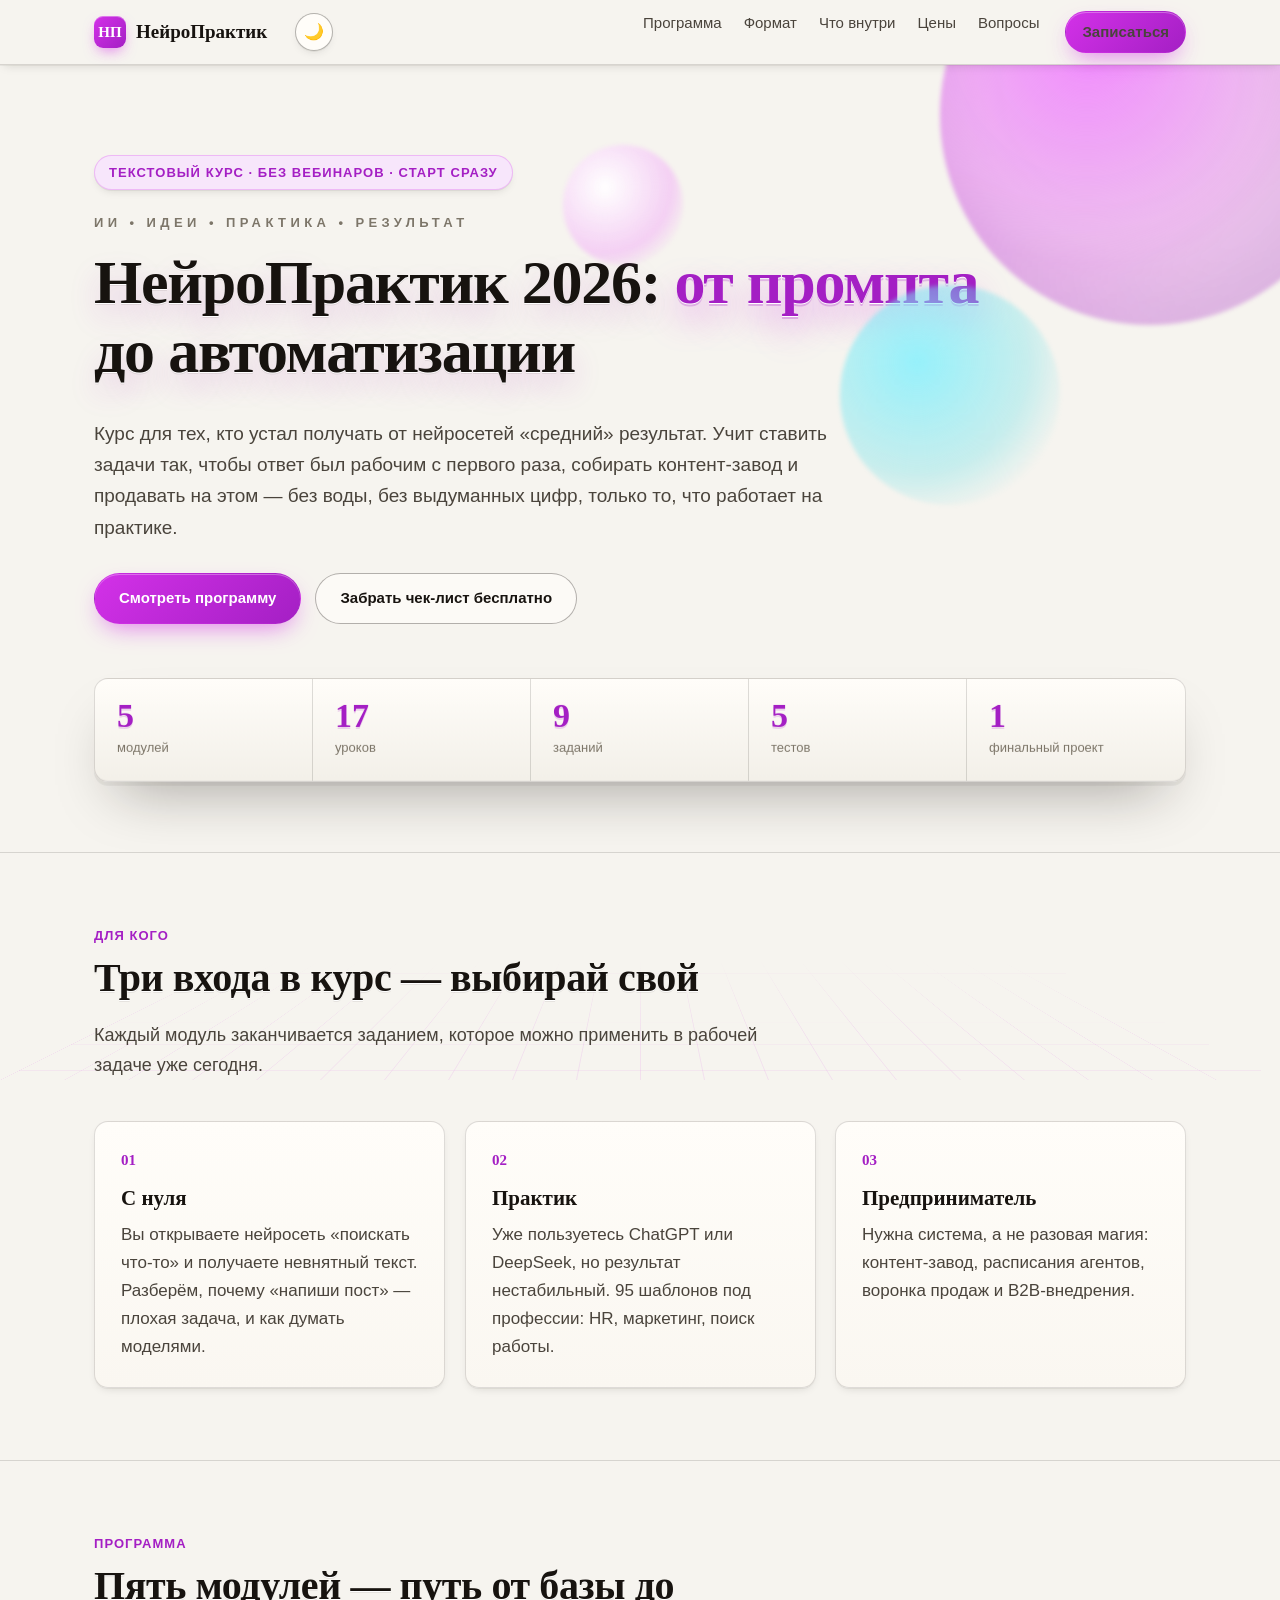
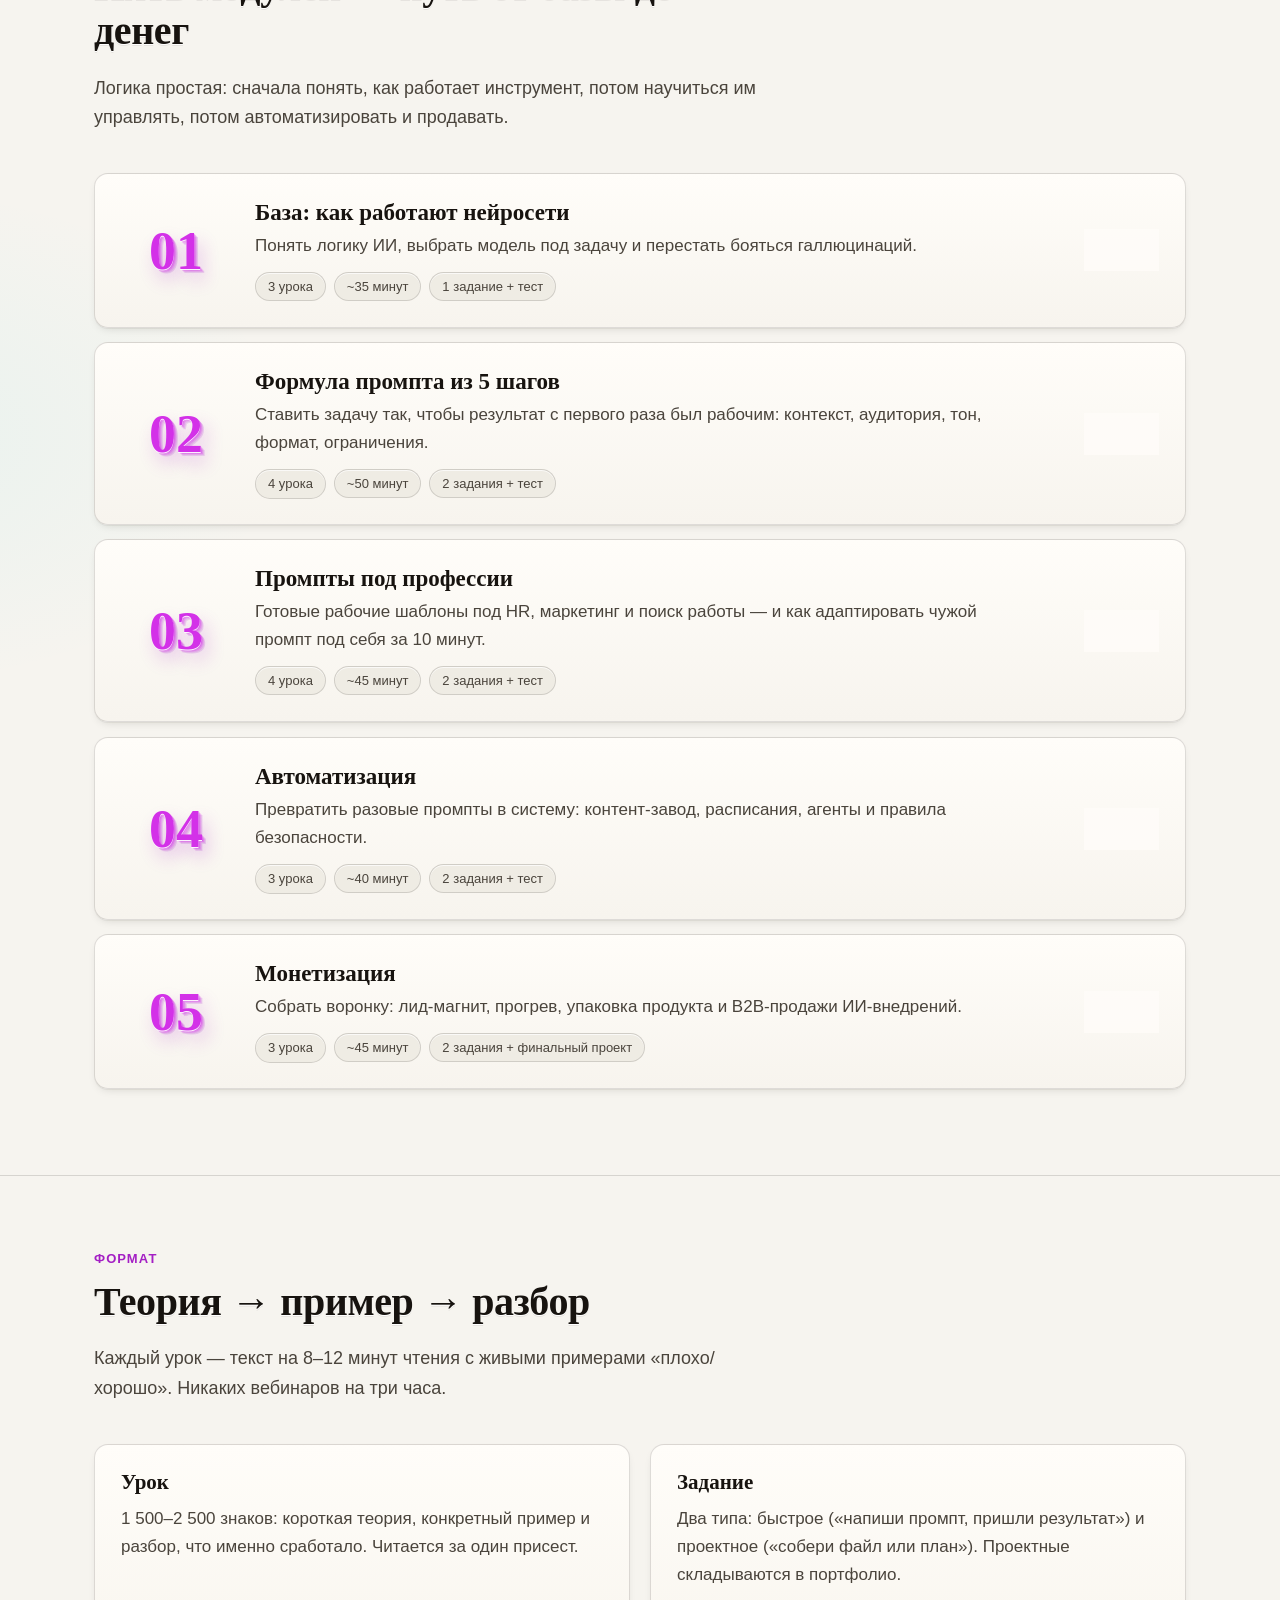
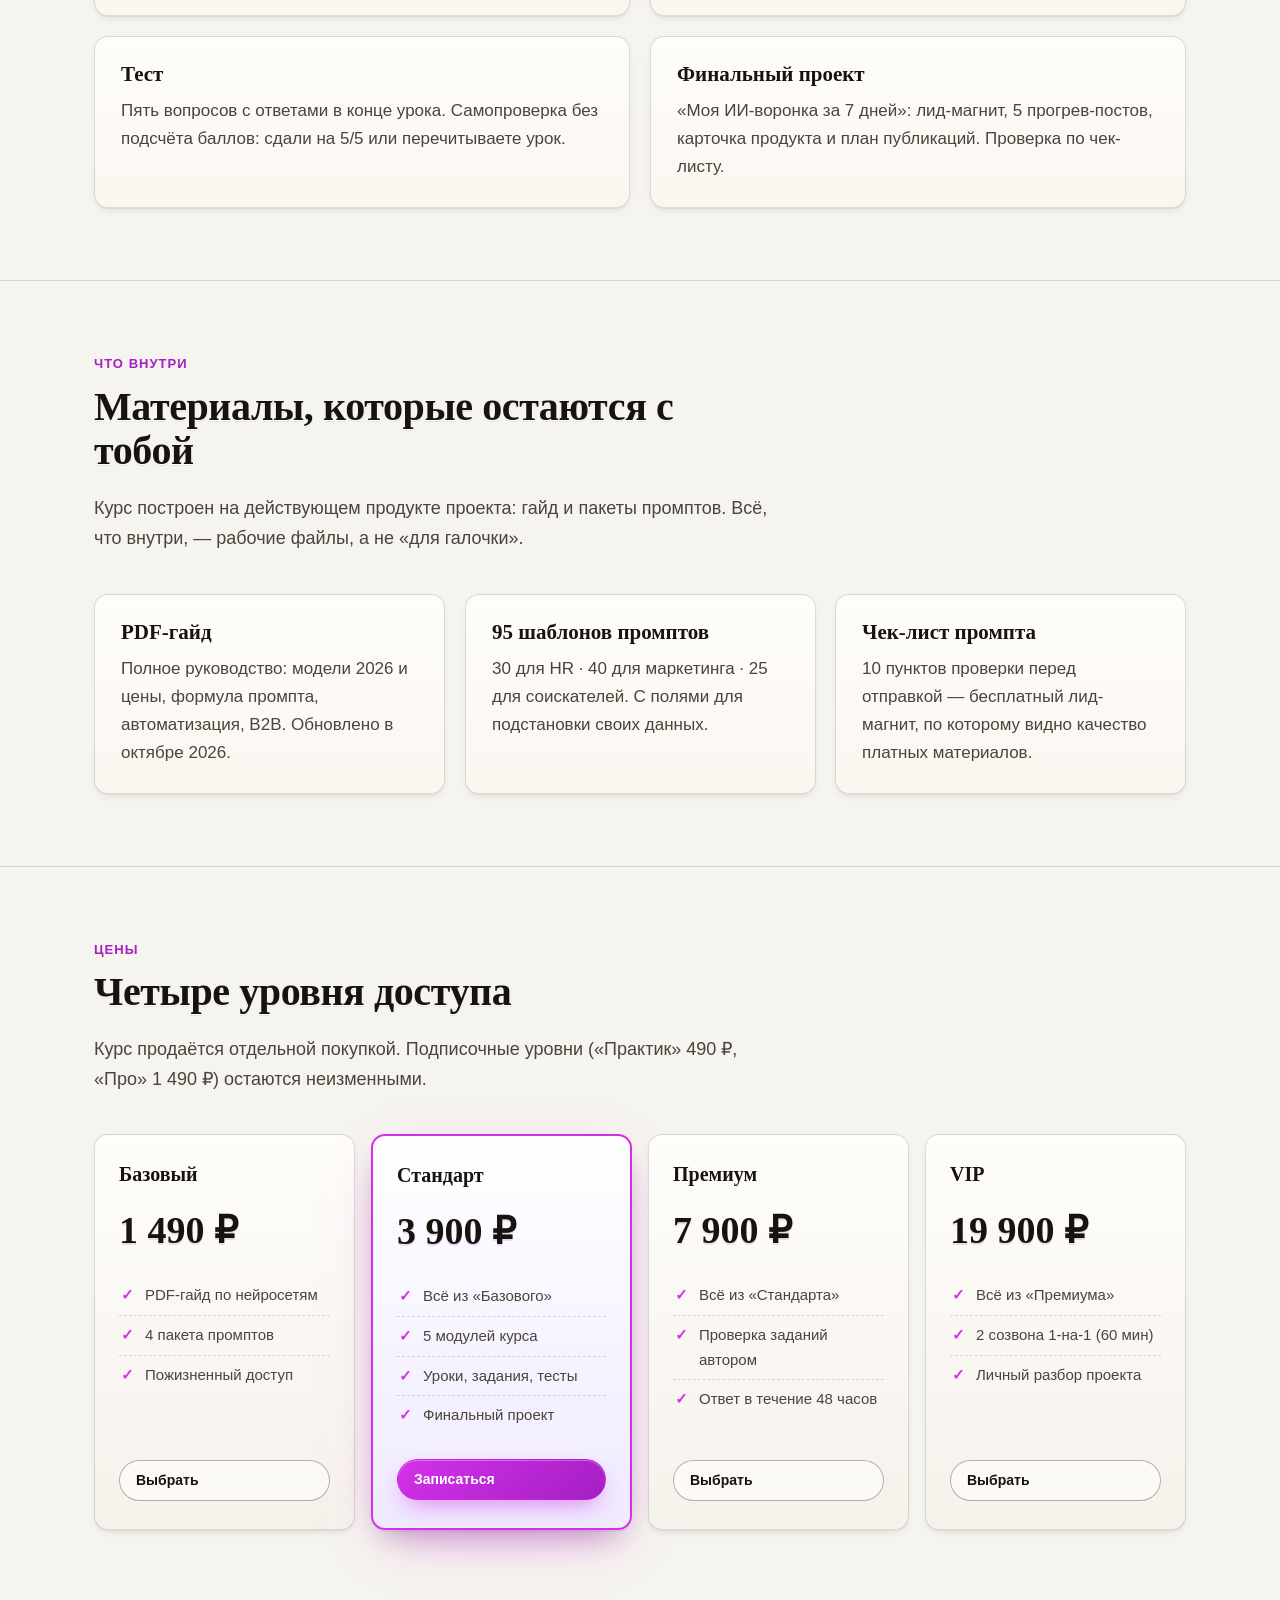
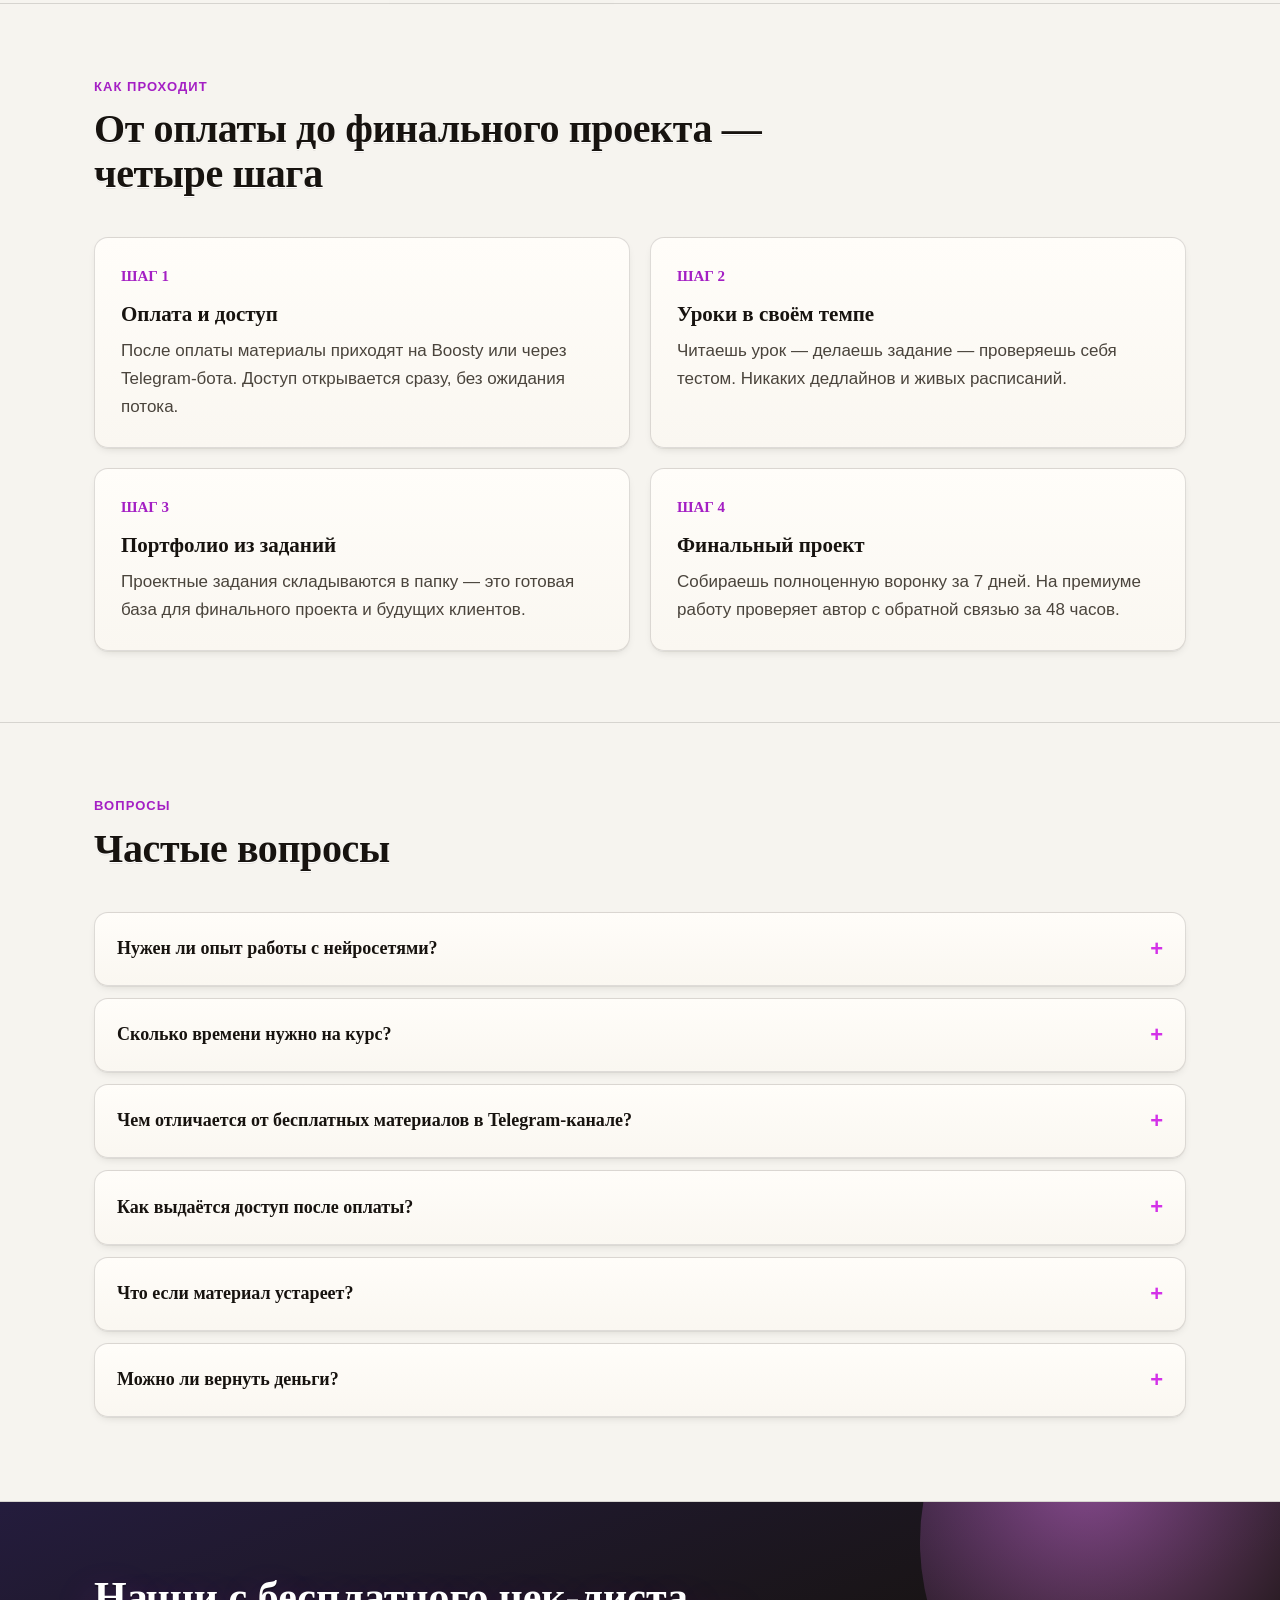
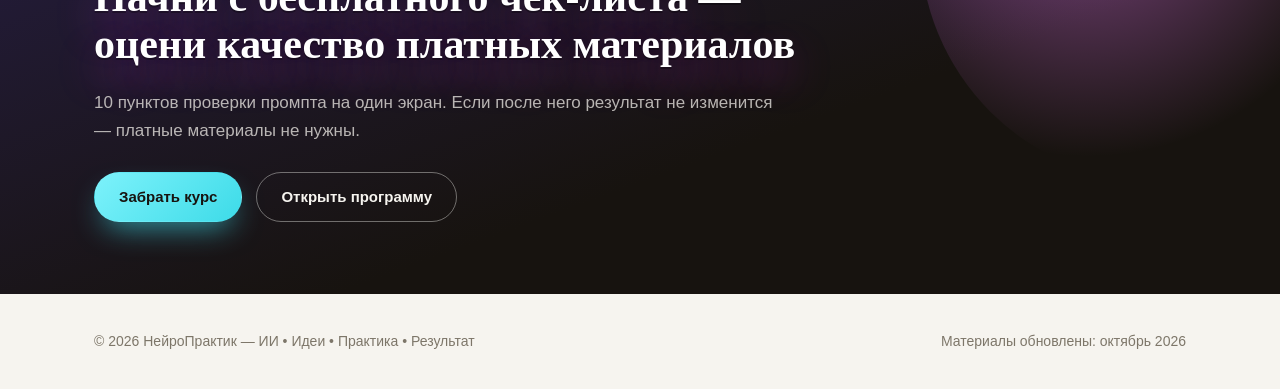
==== commit 92329ec8: "Адрес сайта: neyropraktik.github.io (организация Neyropraktik) - config/.env.example: COURSE_URL без" ====
--- a/index.html
+++ b/index.html
@@ -11,6 +11,7 @@
   <meta property="og:title" content="НейроПрактик 2026 — от промпта до автоматизации">
   <meta property="og:description" content="ИИ • Идеи • Практика • Результат. 5 модулей, 17 уроков, 9 заданий и 5 тестов: промпты, автоматизация, монетизация.">
   <meta property="og:image" content="assets/brand/banner.jpg">
+  <meta property="og:url" content="https://neyropraktik.github.io/">
   <meta name="description" content="Текстовый курс без вебинаров: 5 модулей, 17 уроков, 9 заданий и 5 тестов. Промпты, автоматизация и монетизация — теория, пример, разбор.">
   <link rel="stylesheet" href="assets/css/style.css">
   <link rel="stylesheet" href="assets/css/course.css">
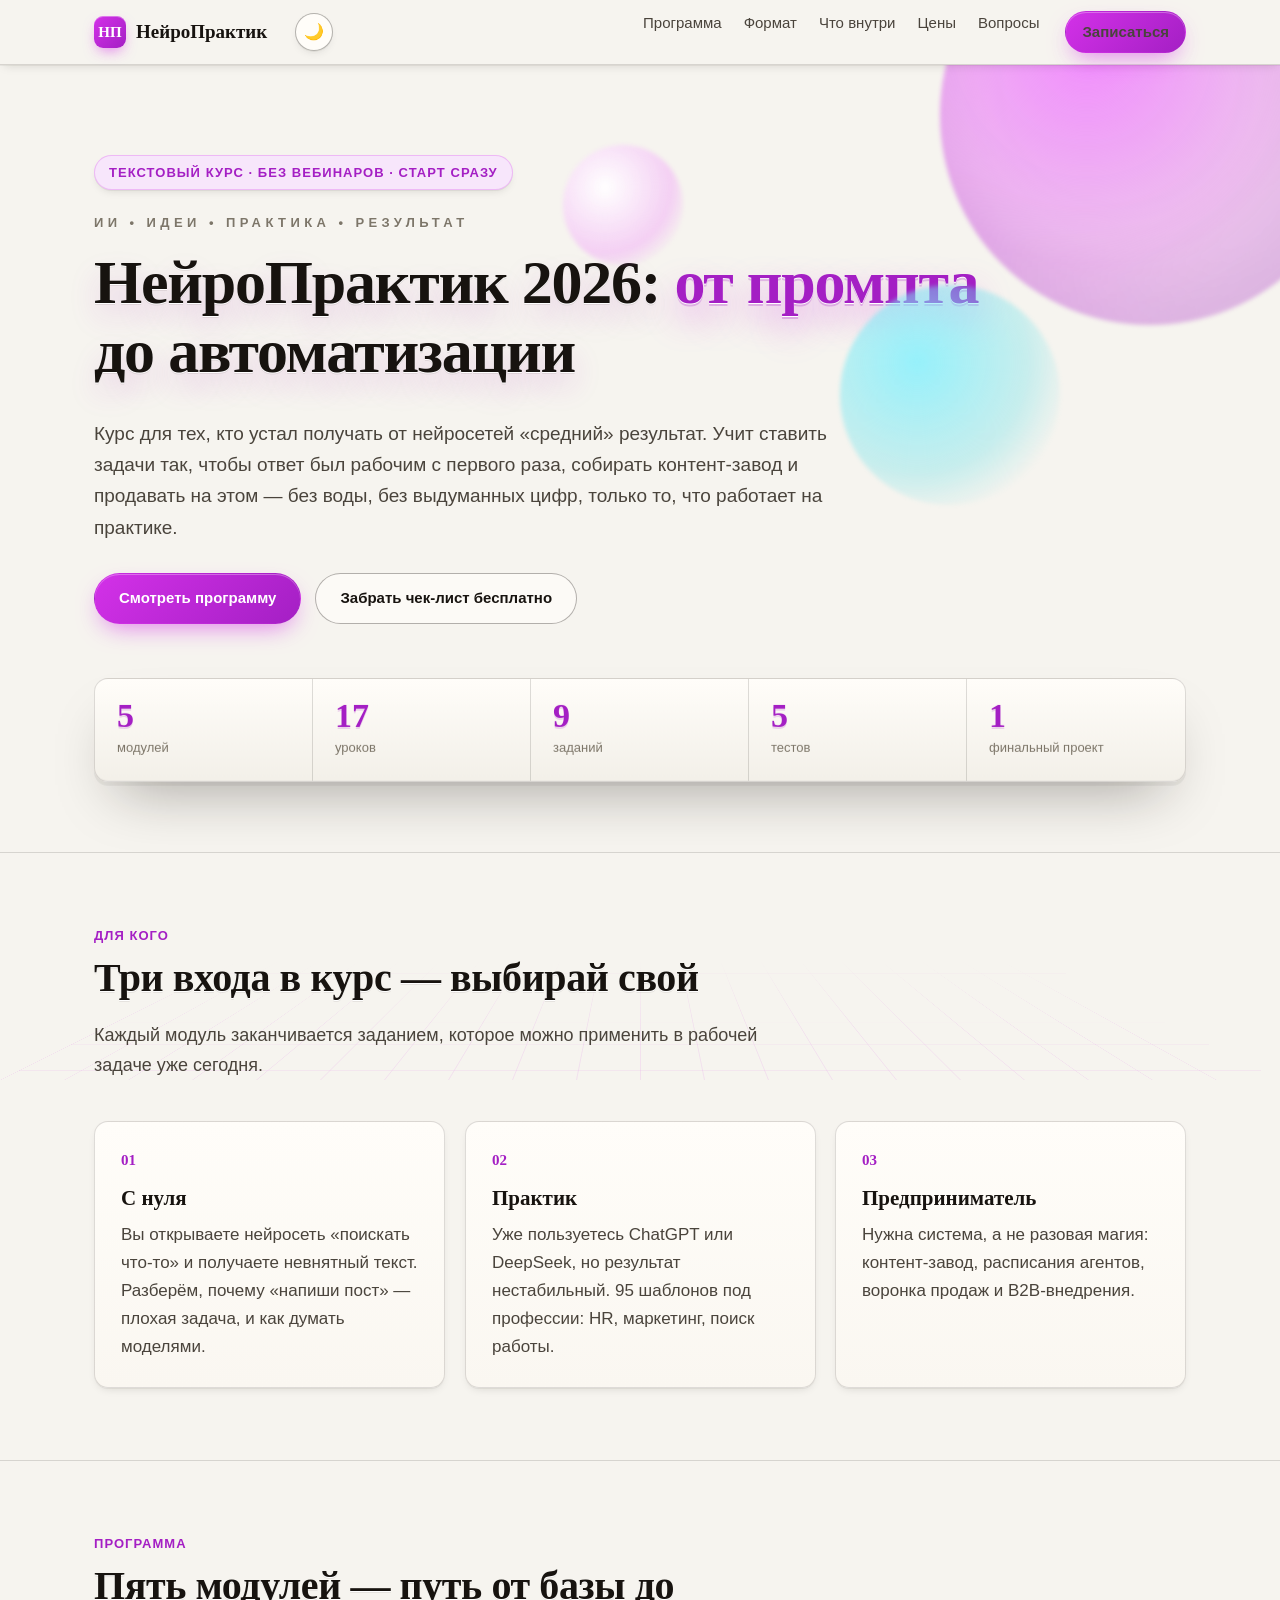
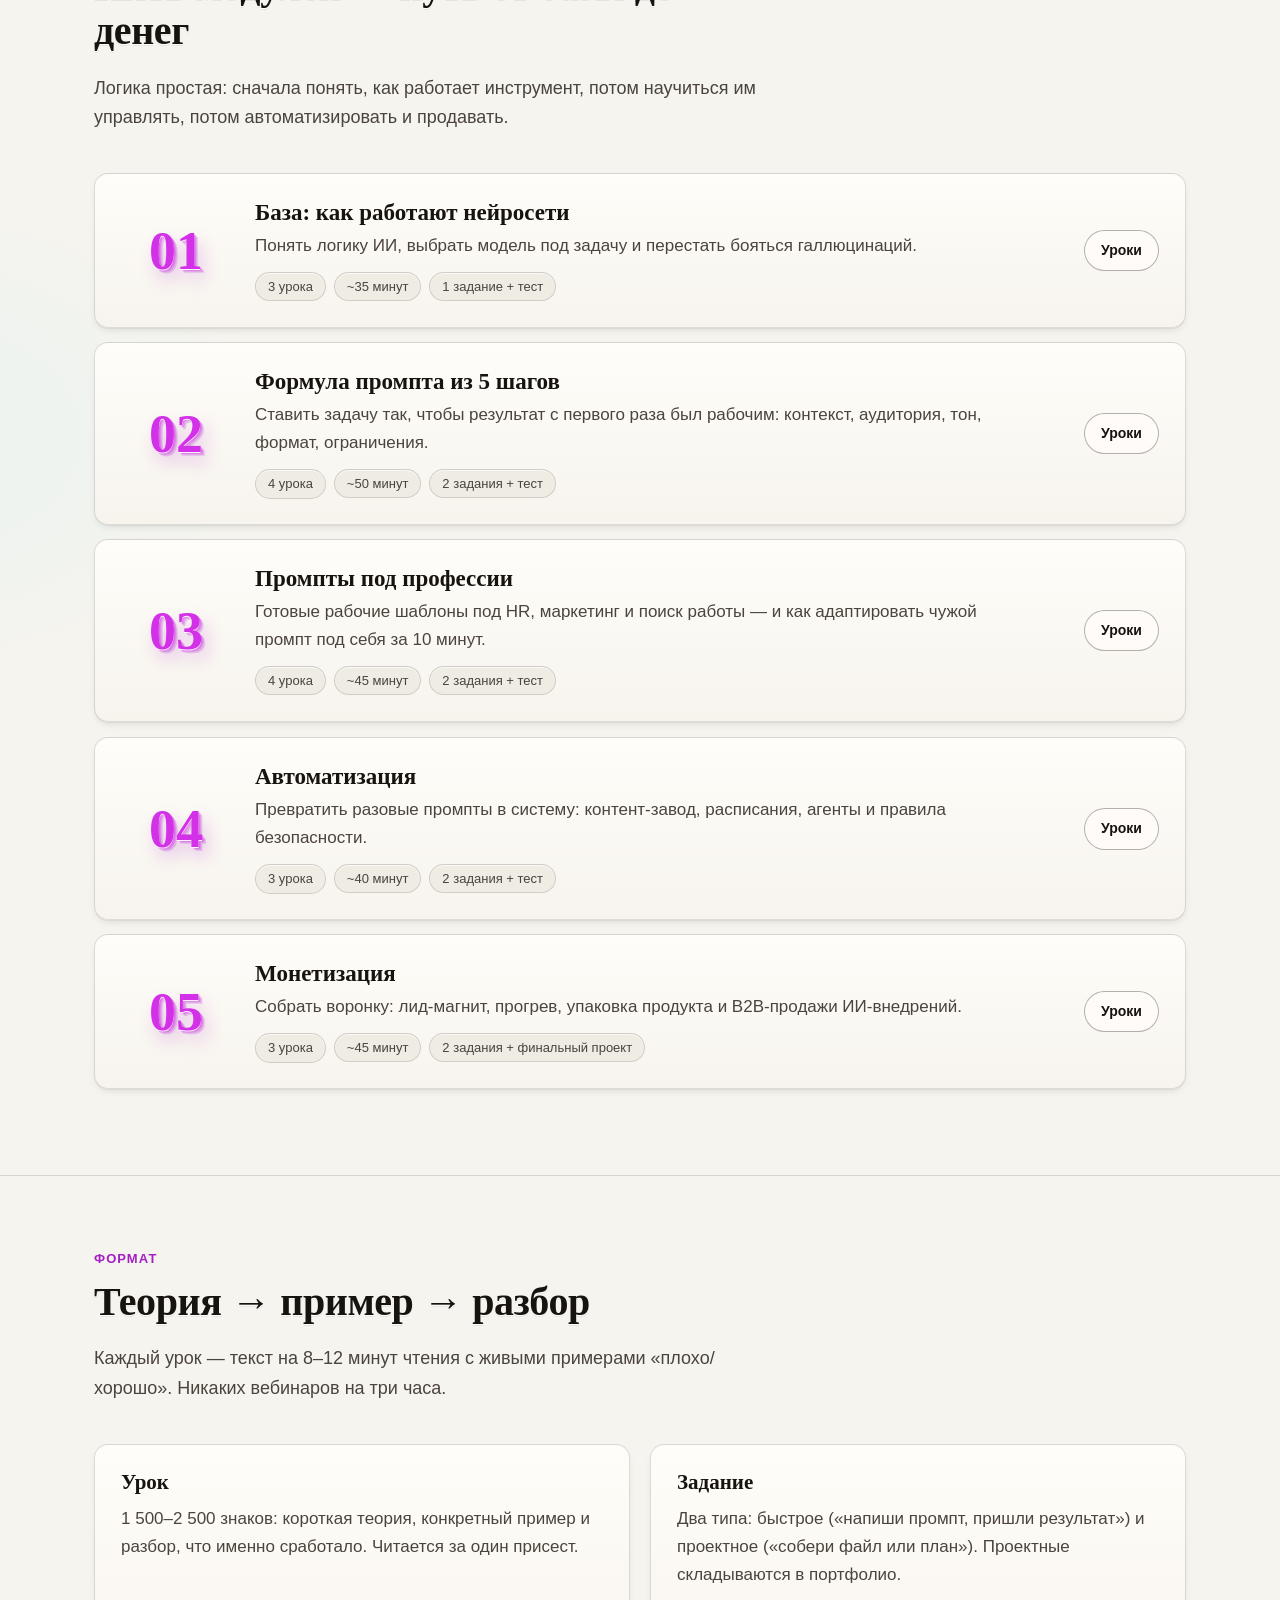
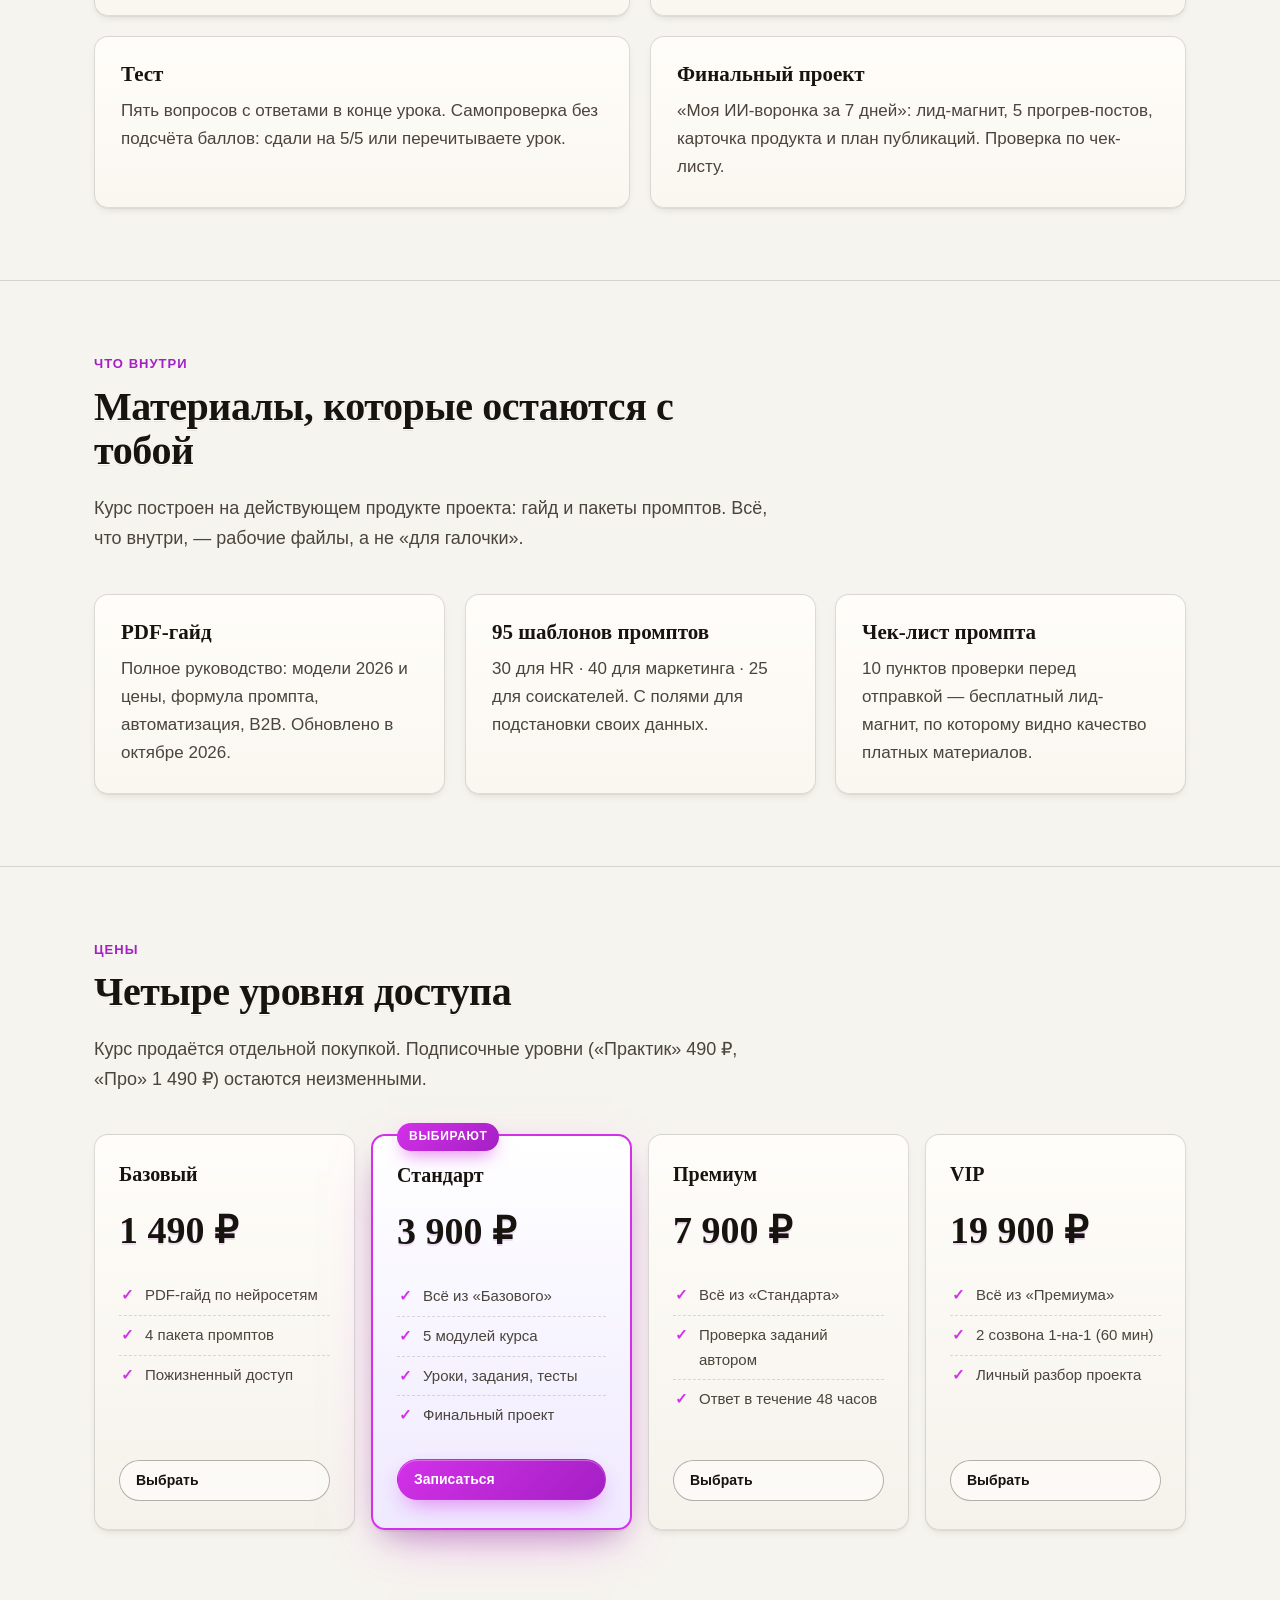
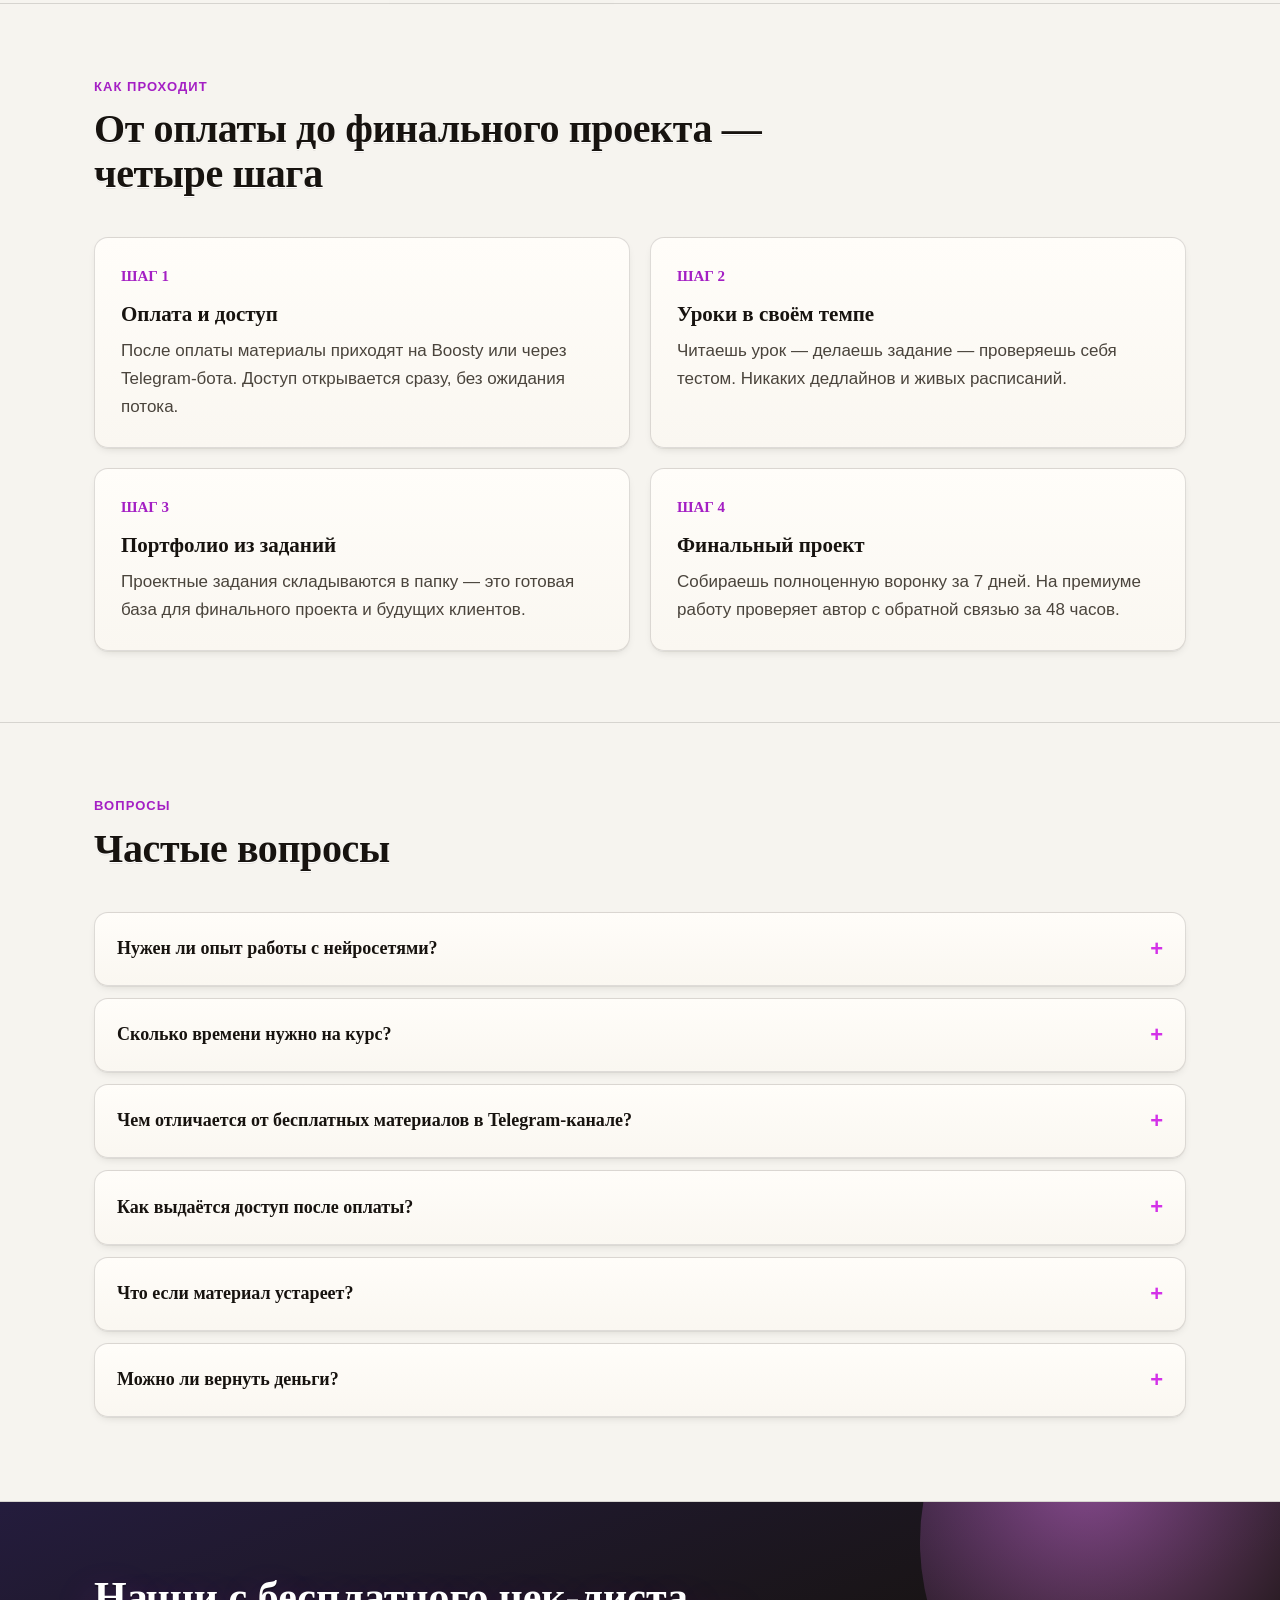
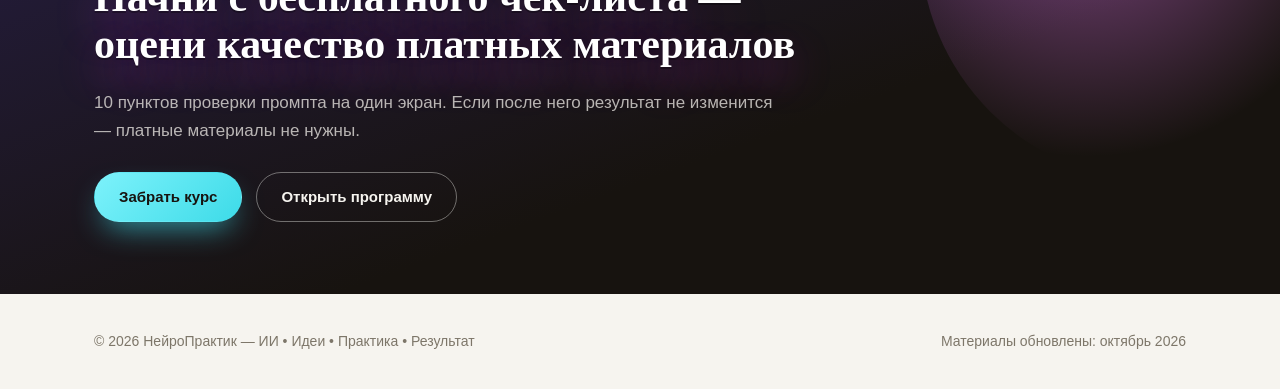
==== commit 30e97e51: "Лендинг и бот: осмысленные кнопки и контакт менеджера Лендинг (index.html): - «Забрать чек-лист бесп" ====
--- a/index.html
+++ b/index.html
@@ -63,7 +63,7 @@
     <p class="hero-sub">Курс для тех, кто устал получать от нейросетей «средний» результат. Учит ставить задачи так, чтобы ответ был рабочим с первого раза, собирать контент-завод и продавать на этом — без воды, без выдуманных цифр, только то, что работает на практике.</p>
     <div class="hero-actions">
       <a class="btn btn-primary" href="kurs/">Смотреть программу</a>
-      <a class="btn btn-ghost" href="#bonus">Забрать чек-лист бесплатно</a>
+      <a class="btn btn-ghost" href="https://t.me/neuropraktik_rubot?start=checklist" target="_blank" rel="noopener">Забрать чек-лист бесплатно</a>
     </div>
     <div class="stats">
       <div class="stat"><b>5</b><span>модулей</span></div>
@@ -232,7 +232,7 @@
           <li>4 пакета промптов</li>
           <li>Пожизненный доступ</li>
         </ul>
-        <a class="btn btn-ghost btn-small" href="#faq">Выбрать</a>
+        <a class="btn btn-ghost btn-small" href="https://t.me/neuropraktik_rubot?start=buy_basic" target="_blank" rel="noopener">Выбрать</a>
       </article>
       <article class="tier tier-popular tilt3d reveal">
         <span class="tier-flag">Выбирают</span>
@@ -244,7 +244,7 @@
           <li>Уроки, задания, тесты</li>
           <li>Финальный проект</li>
         </ul>
-        <a class="btn btn-primary btn-small" href="#faq">Записаться</a>
+        <a class="btn btn-primary btn-small" href="https://t.me/neuropraktik_rubot?start=buy_standard" target="_blank" rel="noopener">Записаться</a>
       </article>
       <article class="tier tilt3d reveal">
         <h3>Премиум</h3>
@@ -254,7 +254,7 @@
           <li>Проверка заданий автором</li>
           <li>Ответ в течение 48 часов</li>
         </ul>
-        <a class="btn btn-ghost btn-small" href="#faq">Выбрать</a>
+        <a class="btn btn-ghost btn-small" href="https://t.me/neuropraktik_rubot?start=buy_premium" target="_blank" rel="noopener">Выбрать</a>
       </article>
       <article class="tier tilt3d reveal">
         <h3>VIP</h3>
@@ -264,7 +264,7 @@
           <li>2 созвона 1-на-1 (60 мин)</li>
           <li>Личный разбор проекта</li>
         </ul>
-        <a class="btn btn-ghost btn-small" href="#faq">Выбрать</a>
+        <a class="btn btn-ghost btn-small" href="https://t.me/neuropraktik_rubot?start=buy_vip" target="_blank" rel="noopener">Выбрать</a>
       </article>
     </div>
   </div>
@@ -339,7 +339,7 @@
     <h2>Начни с бесплатного чек-листа — оцени качество платных материалов</h2>
     <p>10 пунктов проверки промпта на один экран. Если после него результат не изменится — платные материалы не нужны.</p>
     <div class="cta-actions">
-      <a class="btn btn-primary" href="#pricing">Забрать курс</a>
+      <a class="btn btn-primary" href="https://t.me/neuropraktik_rubot?start=buy" target="_blank" rel="noopener">Забрать курс</a>
       <a class="btn btn-ghost" href="kurs/">Открыть программу</a>
     </div>
   </div>
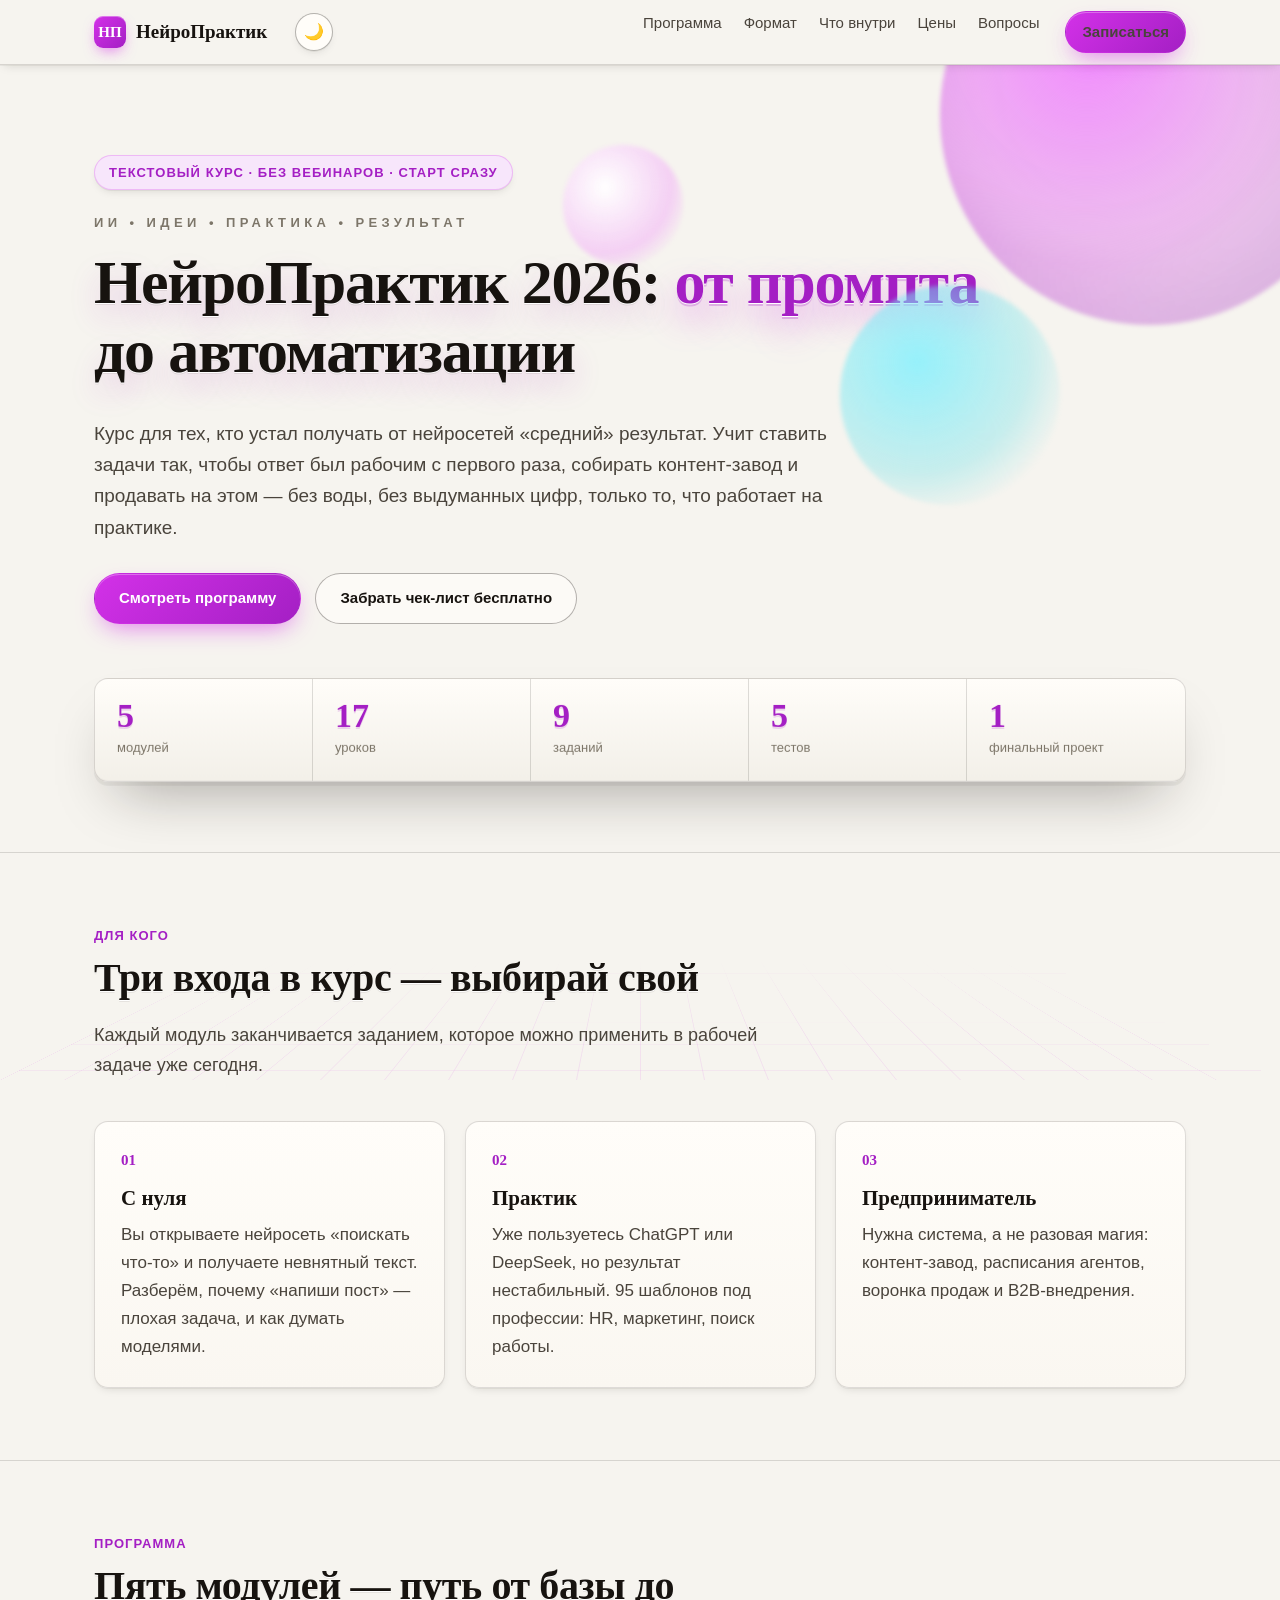
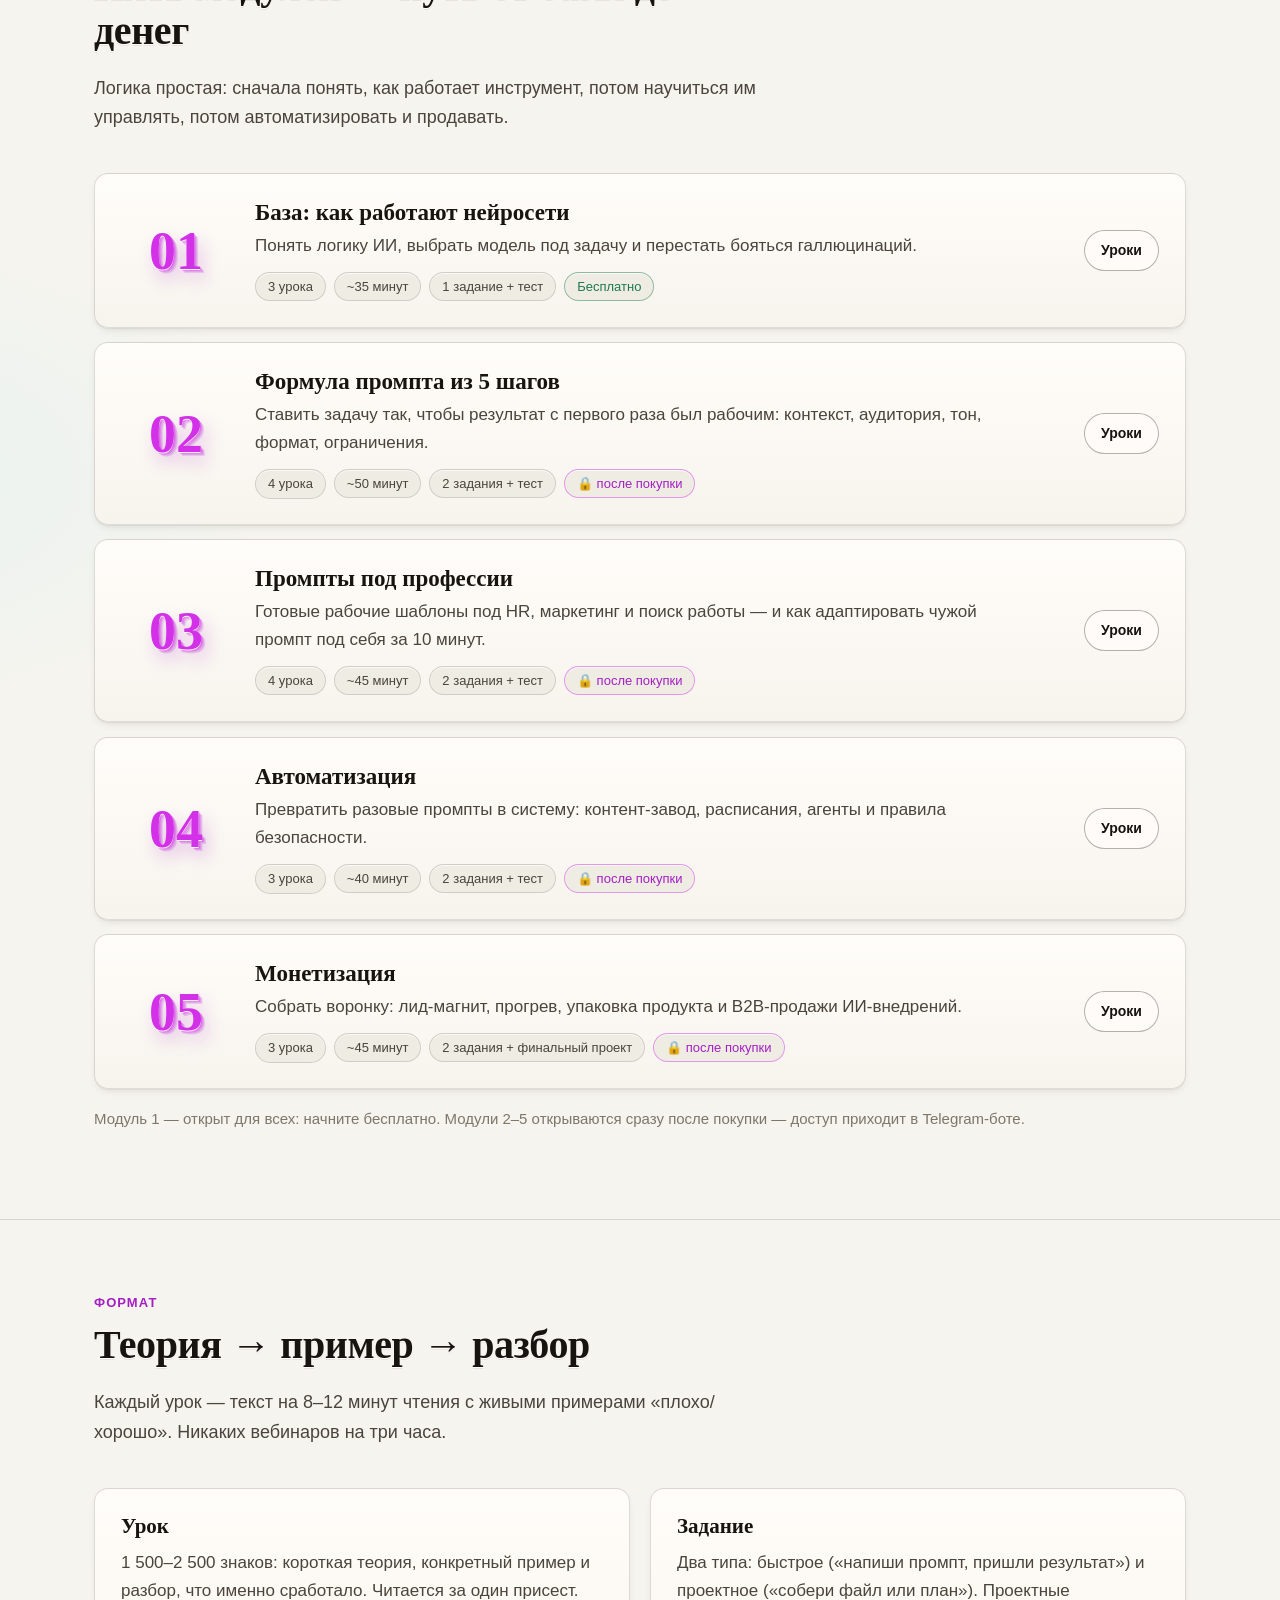
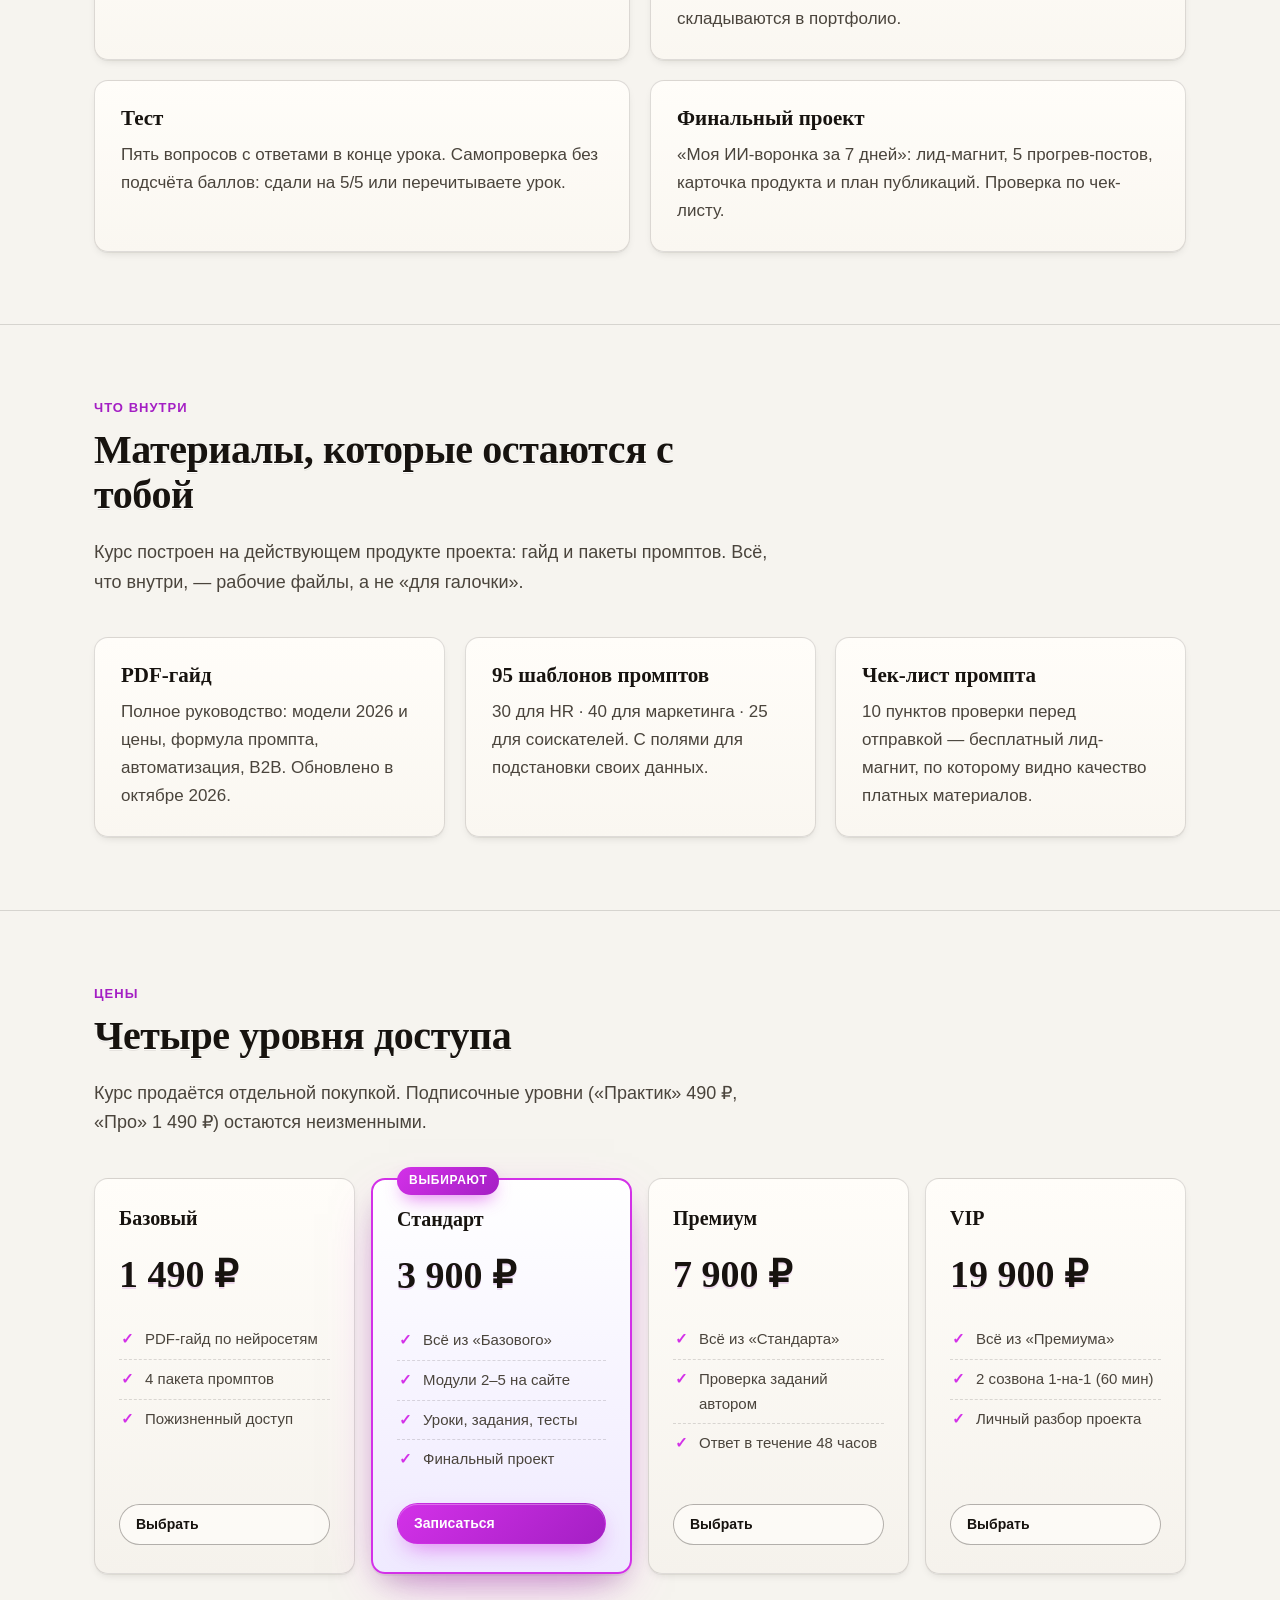
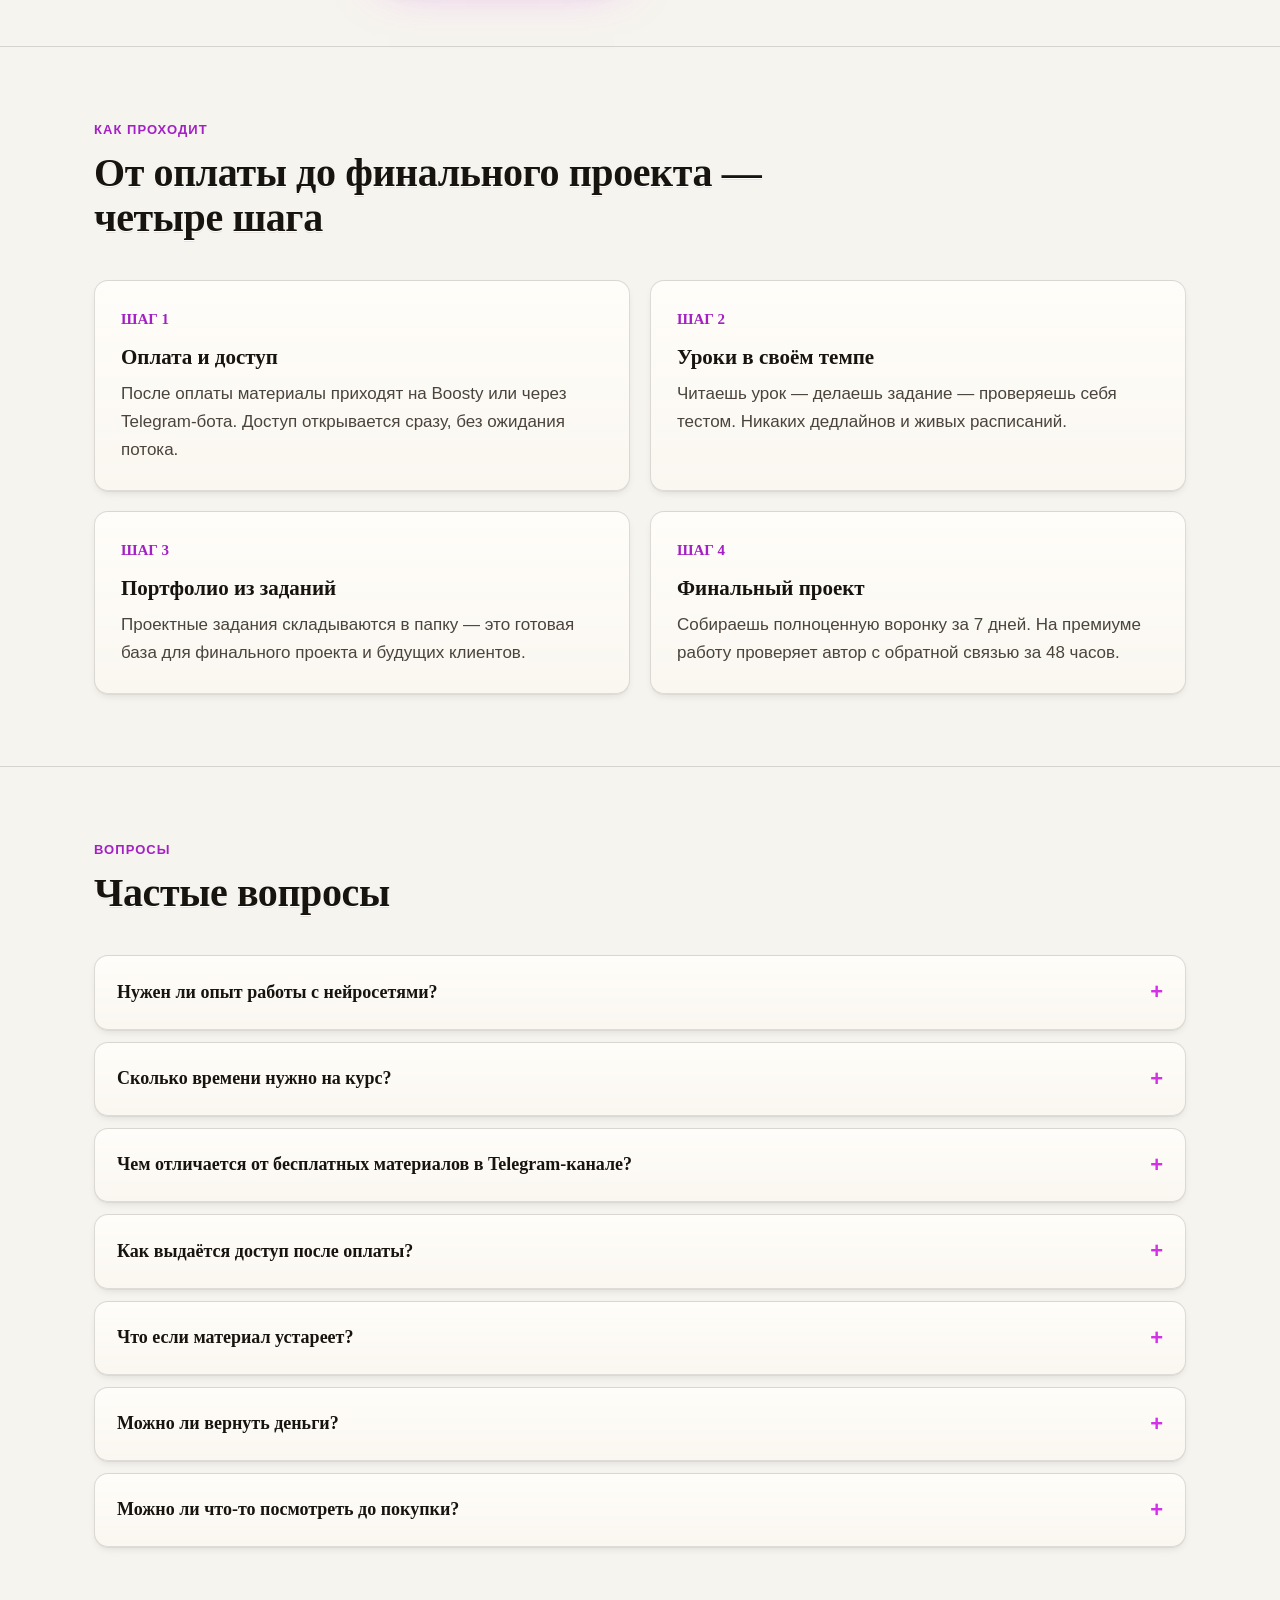
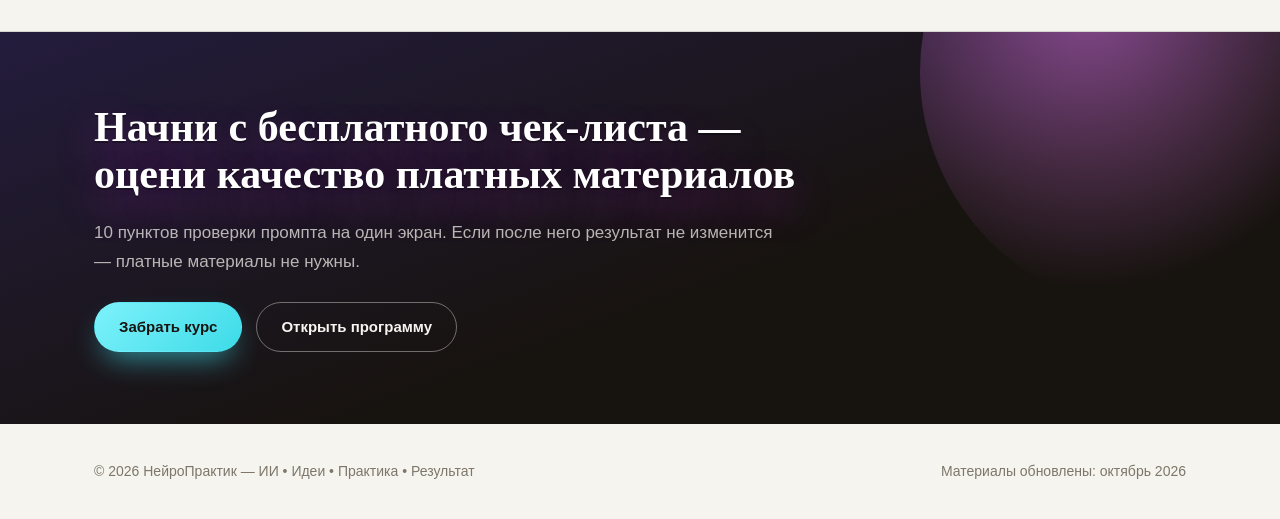
==== commit 7c1717fe: "Закрытые модули 2–5: доступ по коду из бота + честная логика выдачи и FAQ - Сайт: программа и модуль" ====
--- a/index.html
+++ b/index.html
@@ -117,7 +117,7 @@
       <div>
         <h3>База: как работают нейросети</h3>
         <p class="module-goal">Понять логику ИИ, выбрать модель под задачу и перестать бояться галлюцинаций.</p>
-        <div class="module-meta"><span class="chip">3 урока</span><span class="chip">~35 минут</span><span class="chip">1 задание + тест</span></div>
+        <div class="module-meta"><span class="chip">3 урока</span><span class="chip">~35 минут</span><span class="chip">1 задание + тест</span><span class="chip chip-free">Бесплатно</span></div>
       </div>
       <a class="btn btn-ghost btn-small module-link" href="kurs/modul-1.html">Уроки</a>
     </article>
@@ -127,7 +127,7 @@
       <div>
         <h3>Формула промпта из 5 шагов</h3>
         <p class="module-goal">Ставить задачу так, чтобы результат с первого раза был рабочим: контекст, аудитория, тон, формат, ограничения.</p>
-        <div class="module-meta"><span class="chip">4 урока</span><span class="chip">~50 минут</span><span class="chip">2 задания + тест</span></div>
+        <div class="module-meta"><span class="chip">4 урока</span><span class="chip">~50 минут</span><span class="chip">2 задания + тест</span><span class="chip chip-lock">🔒 после покупки</span></div>
       </div>
       <a class="btn btn-ghost btn-small module-link" href="kurs/modul-2.html">Уроки</a>
     </article>
@@ -137,7 +137,7 @@
       <div>
         <h3>Промпты под профессии</h3>
         <p class="module-goal">Готовые рабочие шаблоны под HR, маркетинг и поиск работы — и как адаптировать чужой промпт под себя за 10 минут.</p>
-        <div class="module-meta"><span class="chip">4 урока</span><span class="chip">~45 минут</span><span class="chip">2 задания + тест</span></div>
+        <div class="module-meta"><span class="chip">4 урока</span><span class="chip">~45 минут</span><span class="chip">2 задания + тест</span><span class="chip chip-lock">🔒 после покупки</span></div>
       </div>
       <a class="btn btn-ghost btn-small module-link" href="kurs/modul-3.html">Уроки</a>
     </article>
@@ -147,7 +147,7 @@
       <div>
         <h3>Автоматизация</h3>
         <p class="module-goal">Превратить разовые промпты в систему: контент-завод, расписания, агенты и правила безопасности.</p>
-        <div class="module-meta"><span class="chip">3 урока</span><span class="chip">~40 минут</span><span class="chip">2 задания + тест</span></div>
+        <div class="module-meta"><span class="chip">3 урока</span><span class="chip">~40 минут</span><span class="chip">2 задания + тест</span><span class="chip chip-lock">🔒 после покупки</span></div>
       </div>
       <a class="btn btn-ghost btn-small module-link" href="kurs/modul-4.html">Уроки</a>
     </article>
@@ -157,10 +157,11 @@
       <div>
         <h3>Монетизация</h3>
         <p class="module-goal">Собрать воронку: лид-магнит, прогрев, упаковка продукта и B2B-продажи ИИ-внедрений.</p>
-        <div class="module-meta"><span class="chip">3 урока</span><span class="chip">~45 минут</span><span class="chip">2 задания + финальный проект</span></div>
+        <div class="module-meta"><span class="chip">3 урока</span><span class="chip">~45 минут</span><span class="chip">2 задания + финальный проект</span><span class="chip chip-lock">🔒 после покупки</span></div>
       </div>
       <a class="btn btn-ghost btn-small module-link" href="kurs/modul-5.html">Уроки</a>
     </article>
+    <p class="modules-note">Модуль 1 — открыт для всех: начните бесплатно. Модули 2–5 открываются сразу после покупки — доступ приходит в Telegram-боте.</p>
   </div>
 </section>
 
@@ -240,7 +241,7 @@
         <div class="tier-price">3 900 ₽</div>
         <ul>
           <li>Всё из «Базового»</li>
-          <li>5 модулей курса</li>
+          <li>Модули 2–5 на сайте</li>
           <li>Уроки, задания, тесты</li>
           <li>Финальный проект</li>
         </ul>
@@ -321,7 +322,7 @@
     </details>
     <details>
       <summary>Как выдаётся доступ после оплаты?</summary>
-      <div class="faq-body">Через Boosty уровни «Практик»/«Про» или Telegram-бота, который присылает уроки. Ручная выдача — только на старте, дальше планируется автоматическая.</div>
+      <div class="faq-body">Сразу после покупки Telegram-бот присылает PDF-материалы и ссылку-доступ: она открывает модули 2–5 с уроками, заданиями и тестами. Программа и модуль 1 доступны всем без покупки.</div>
     </details>
     <details>
       <summary>Что если материал устареет?</summary>
@@ -329,7 +330,11 @@
     </details>
     <details>
       <summary>Можно ли вернуть деньги?</summary>
-      <div class="faq-body">Да, в течение 14 дней после покупки — если курс не подошёл, напишите в поддержку, и мы вернём полную сумму.</div>
+      <div class="faq-body">Возврат не предусмотрен: материалы цифровые и выдаются мгновенно после оплаты. Чтобы не ошибиться с выбором — сначала изучите программу, пройдите бесплатный модуль 1 и чек-лист, задайте вопросы менеджеру в боте.</div>
+    </details>
+    <details>
+      <summary>Можно ли что-то посмотреть до покупки?</summary>
+      <div class="faq-body">Да: программа курса открыта на сайте, модуль 1 «База» и чек-лист «10 шагов» — бесплатны. По ним видно формат и качество материалов.</div>
     </details>
   </div>
 </section>
--- a/assets/css/course.css
+++ b/assets/css/course.css
@@ -358,3 +358,83 @@
   .btn-primary::after { display: none; }
   .np-ring .fg, .np-bar i { transition: none; }
 }
+
+/* ==========================================================================
+   ДОСТУП К ЗАКРЫТЫМ МОДУЛЯМ (модули 2–5)
+   ========================================================================== */
+
+@media (prefers-reduced-motion: reduce) {
+  .lock-card, .gate-content, .unlock-card { animation: none !important; }
+}
+
+.gate-content { display: none; }
+html.np-unlocked .gate-content { display: block; }
+
+/* карточка «модуль открывается после покупки» */
+.lock-card {
+  background: linear-gradient(180deg, rgba(240, 125, 255, 0.12), transparent 60%), var(--card);
+  border: 1px solid var(--line); border-radius: var(--radius);
+  padding: 28px 26px; margin: 14px 0 26px; box-shadow: var(--depth-2);
+}
+.lock-icon { font-size: 34px; line-height: 1; margin-bottom: 10px; }
+.lock-card h2 { font-size: 24px; margin-bottom: 10px; }
+.lock-card p { color: var(--ink-soft); margin-bottom: 10px; }
+.lock-note { font-size: 15px; }
+.lock-actions { display: flex; flex-wrap: wrap; gap: 12px; margin: 16px 0 6px; }
+.lock-help { font-size: 14px; color: var(--muted); }
+html.np-unlocked .lock-card { display: none; }
+html.np-checking .lock-card { display: none; }
+
+/* форма «Уже купили?» */
+.unlock-form { margin: 18px 0 10px; border-top: 1px dashed var(--line); padding-top: 16px; }
+.unlock-form label { display: block; font-weight: 600; font-size: 15px; margin-bottom: 8px; }
+.unlock-row { display: flex; flex-wrap: wrap; gap: 10px; }
+.unlock-row input {
+  flex: 1 1 260px; min-width: 200px; padding: 11px 14px;
+  font: 500 15px var(--body); color: var(--ink);
+  background: var(--card); border: 1px solid var(--line-strong);
+  border-radius: 10px; letter-spacing: 0.02em;
+}
+.unlock-row input::placeholder { color: var(--muted); }
+.unlock-row input:focus { outline: 2px solid var(--violet); outline-offset: 1px; border-color: var(--violet); }
+.unlock-msg { margin: 10px 0 0; font-size: 14px; min-height: 1.2em; color: var(--muted); }
+.unlock-msg.ok { color: var(--green); }
+.unlock-msg.bad { color: #c0264f; }
+html[data-theme="dark"] .unlock-msg.bad { color: #ff7a9d; }
+
+/* компактная карточка покупателя на странице программы */
+.unlock-card {
+  background: linear-gradient(180deg, rgba(61, 219, 232, 0.10), transparent 70%), var(--card);
+  border: 1px solid var(--line); border-radius: var(--radius);
+  padding: 18px 20px; margin: 2px 0 26px; box-shadow: var(--depth-1);
+}
+.unlock-card-text { margin-bottom: 10px; }
+.unlock-card-text b { display: block; font-family: var(--display); font-size: 18px; }
+.unlock-card-text span { color: var(--ink-soft); font-size: 15px; }
+.unlock-card .unlock-form { margin: 0; border-top: none; padding-top: 0; }
+.unlock-card .unlock-msg { margin-top: 8px; }
+html.np-unlocked .unlock-card { display: none; }
+html.np-checking .unlock-card { display: none; }
+
+/* подписи «бесплатно / после покупки» на странице программы */
+.lock-hint {
+  display: inline-block; font-size: 13px; border-radius: 999px;
+  padding: 3px 12px; margin-left: 6px; border: 1px solid var(--line);
+  background: var(--paper-2); color: var(--ink-soft); white-space: nowrap;
+}
+.lock-hint.locked { background: rgba(211, 49, 232, 0.08); border-color: rgba(211, 49, 232, 0.35); color: var(--violet-deep); }
+.lock-hint.open,
+.lock-hint.free { background: rgba(31, 122, 77, 0.10); border-color: rgba(31, 122, 77, 0.35); color: var(--green); }
+html[data-theme="dark"] .lock-hint.locked { background: rgba(228, 77, 255, 0.14); border-color: rgba(228, 77, 255, 0.4); }
+html[data-theme="dark"] .lock-hint.open,
+html[data-theme="dark"] .lock-hint.free { background: rgba(63, 174, 125, 0.16); border-color: rgba(63, 174, 125, 0.45); }
+
+/* чипы на лендинге */
+.chip-free { border-color: rgba(31, 122, 77, 0.45); color: var(--green); }
+.chip-lock { border-color: rgba(211, 49, 232, 0.45); color: var(--violet-deep); }
+html[data-theme="dark"] .chip-free { border-color: rgba(63, 174, 125, 0.5); }
+html[data-theme="dark"] .chip-lock { border-color: rgba(228, 77, 255, 0.5); }
+
+.modules-note { margin-top: 18px; color: var(--muted); font-size: 15px; }
+
+.np-lock-mark, .np-unlock-mark { font-size: 12px; }
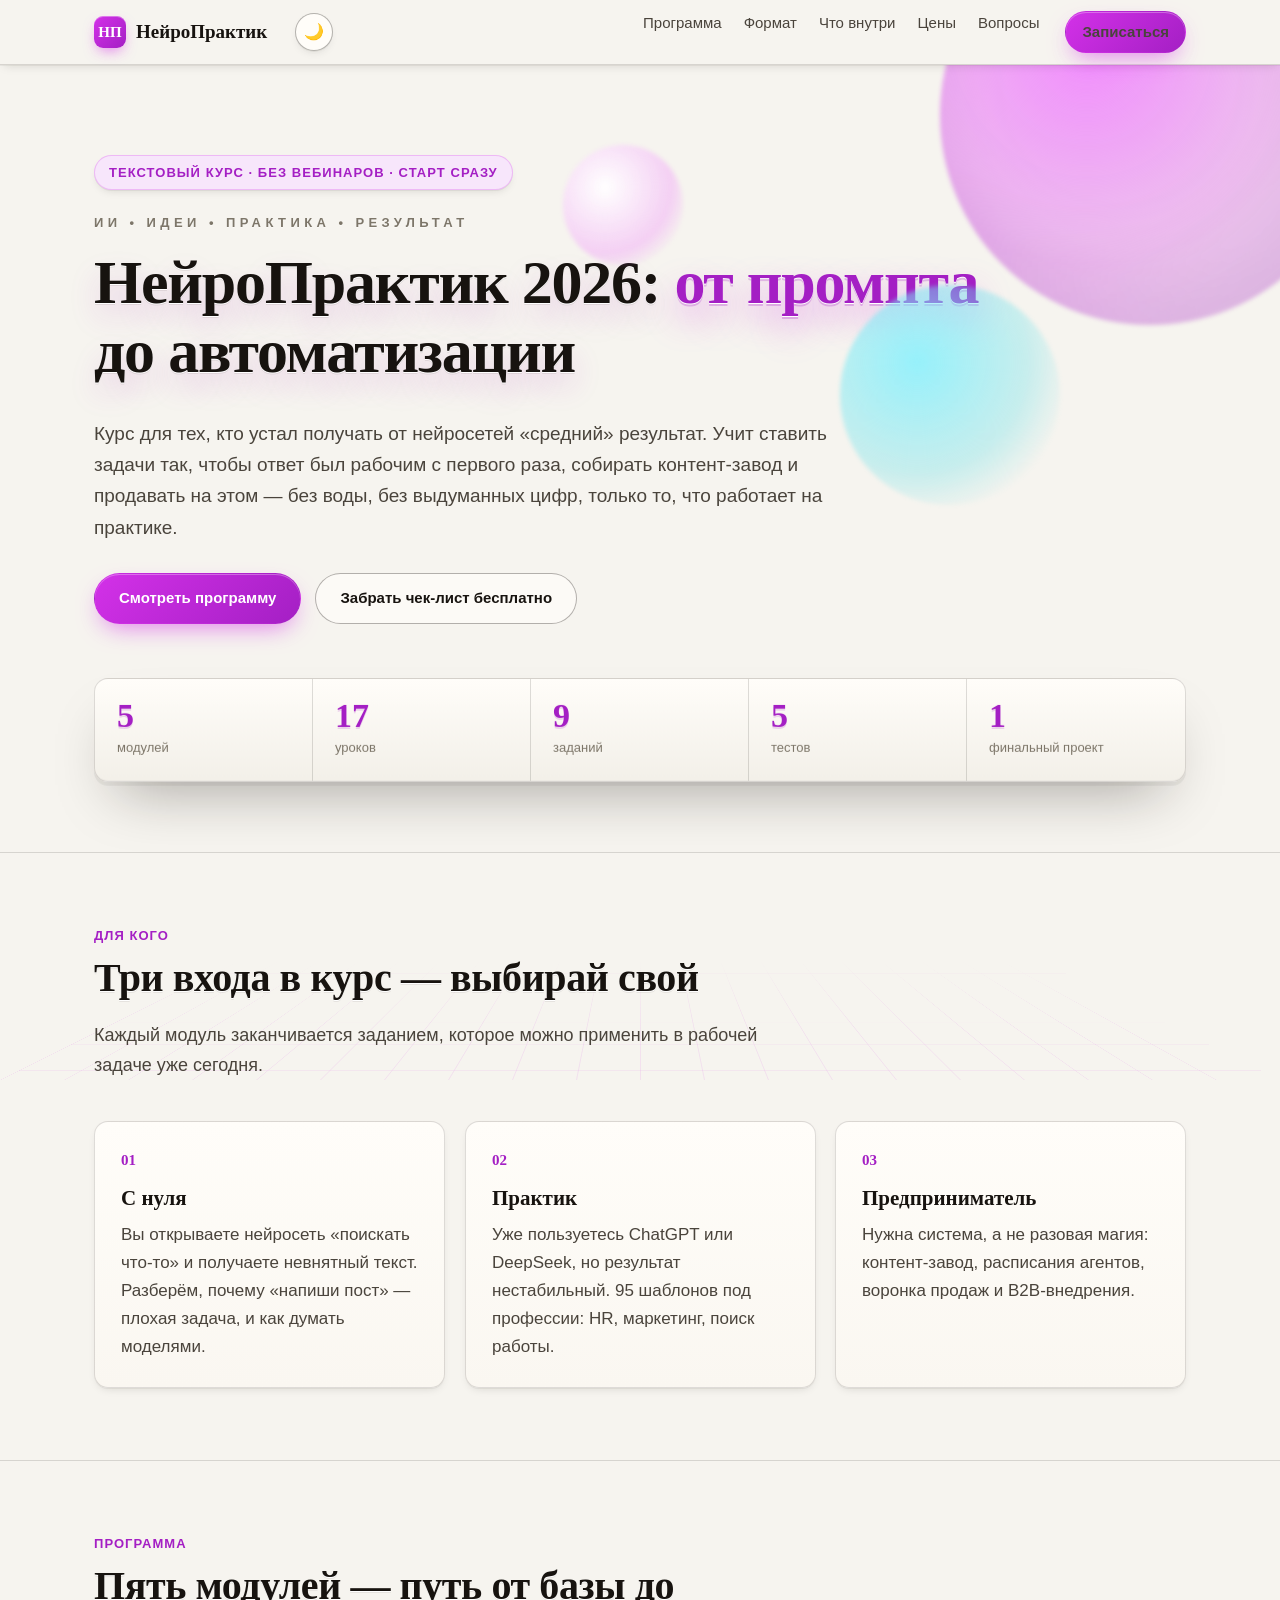
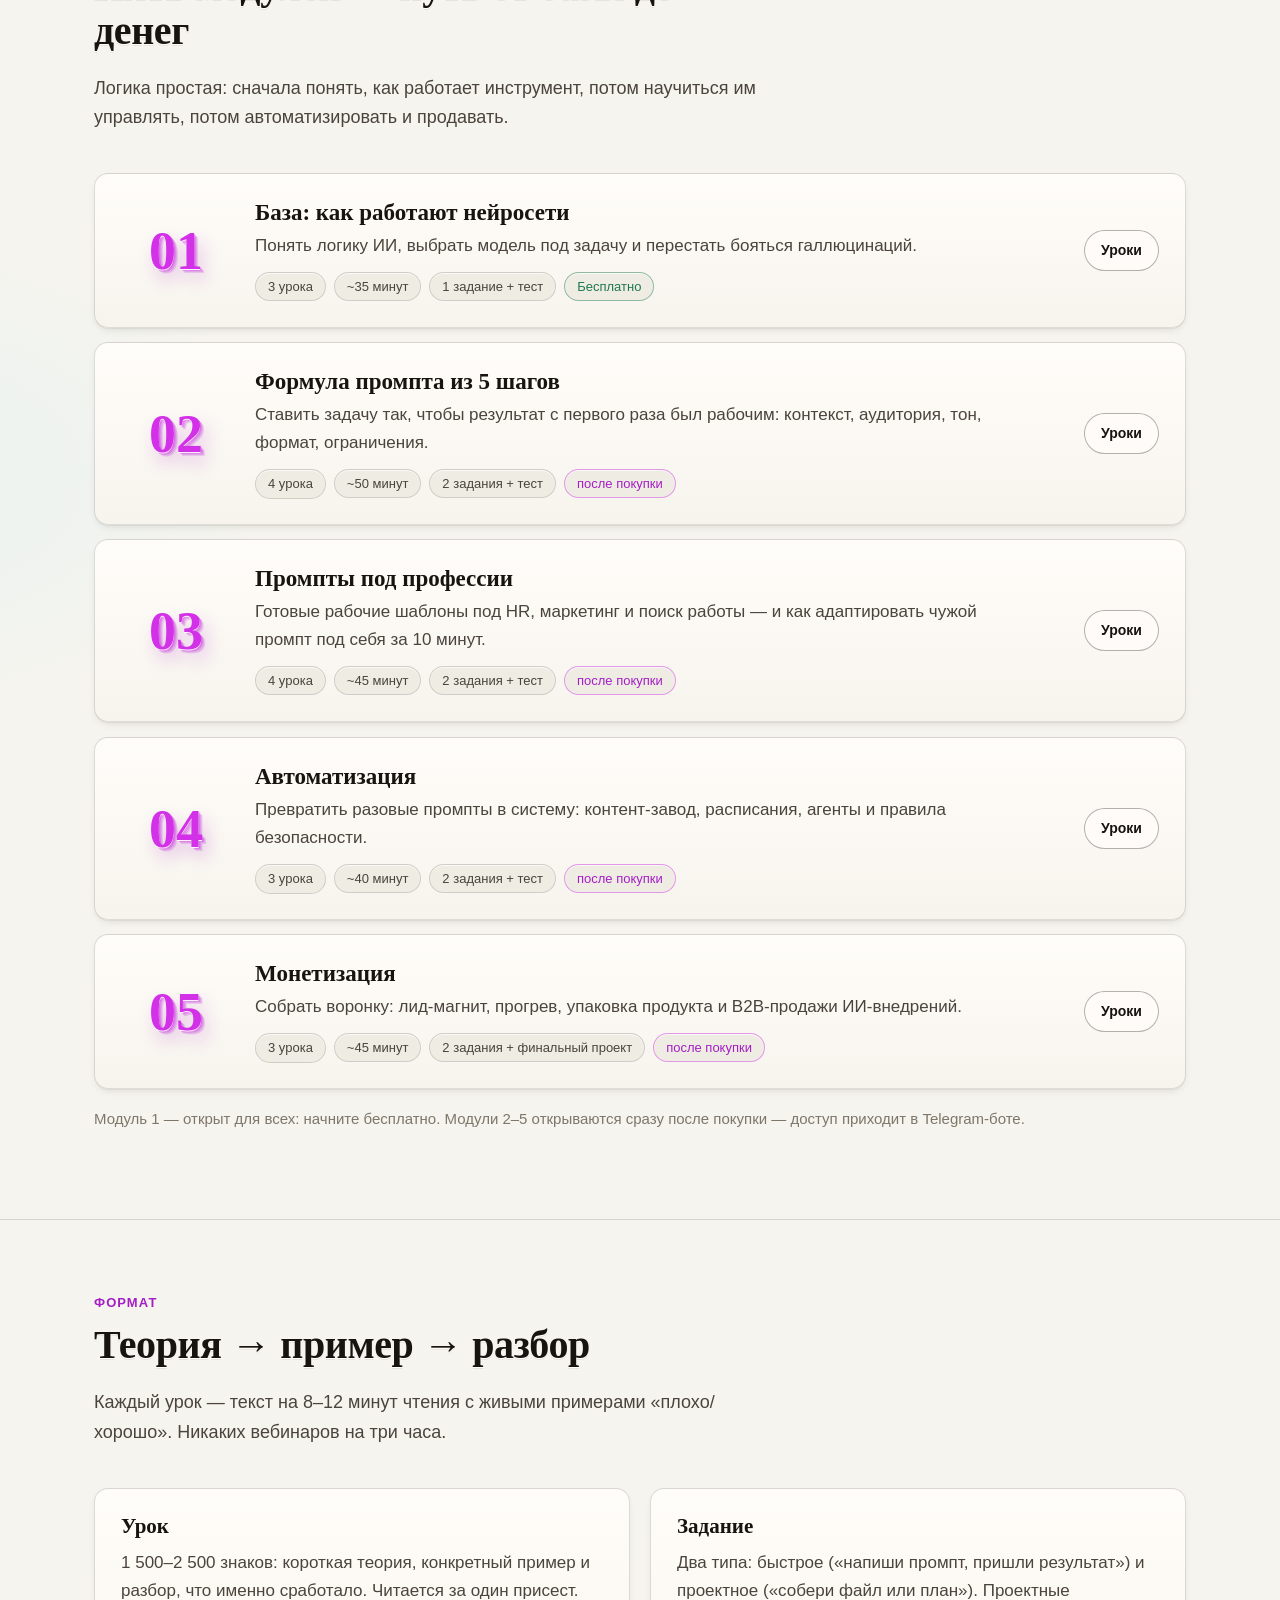
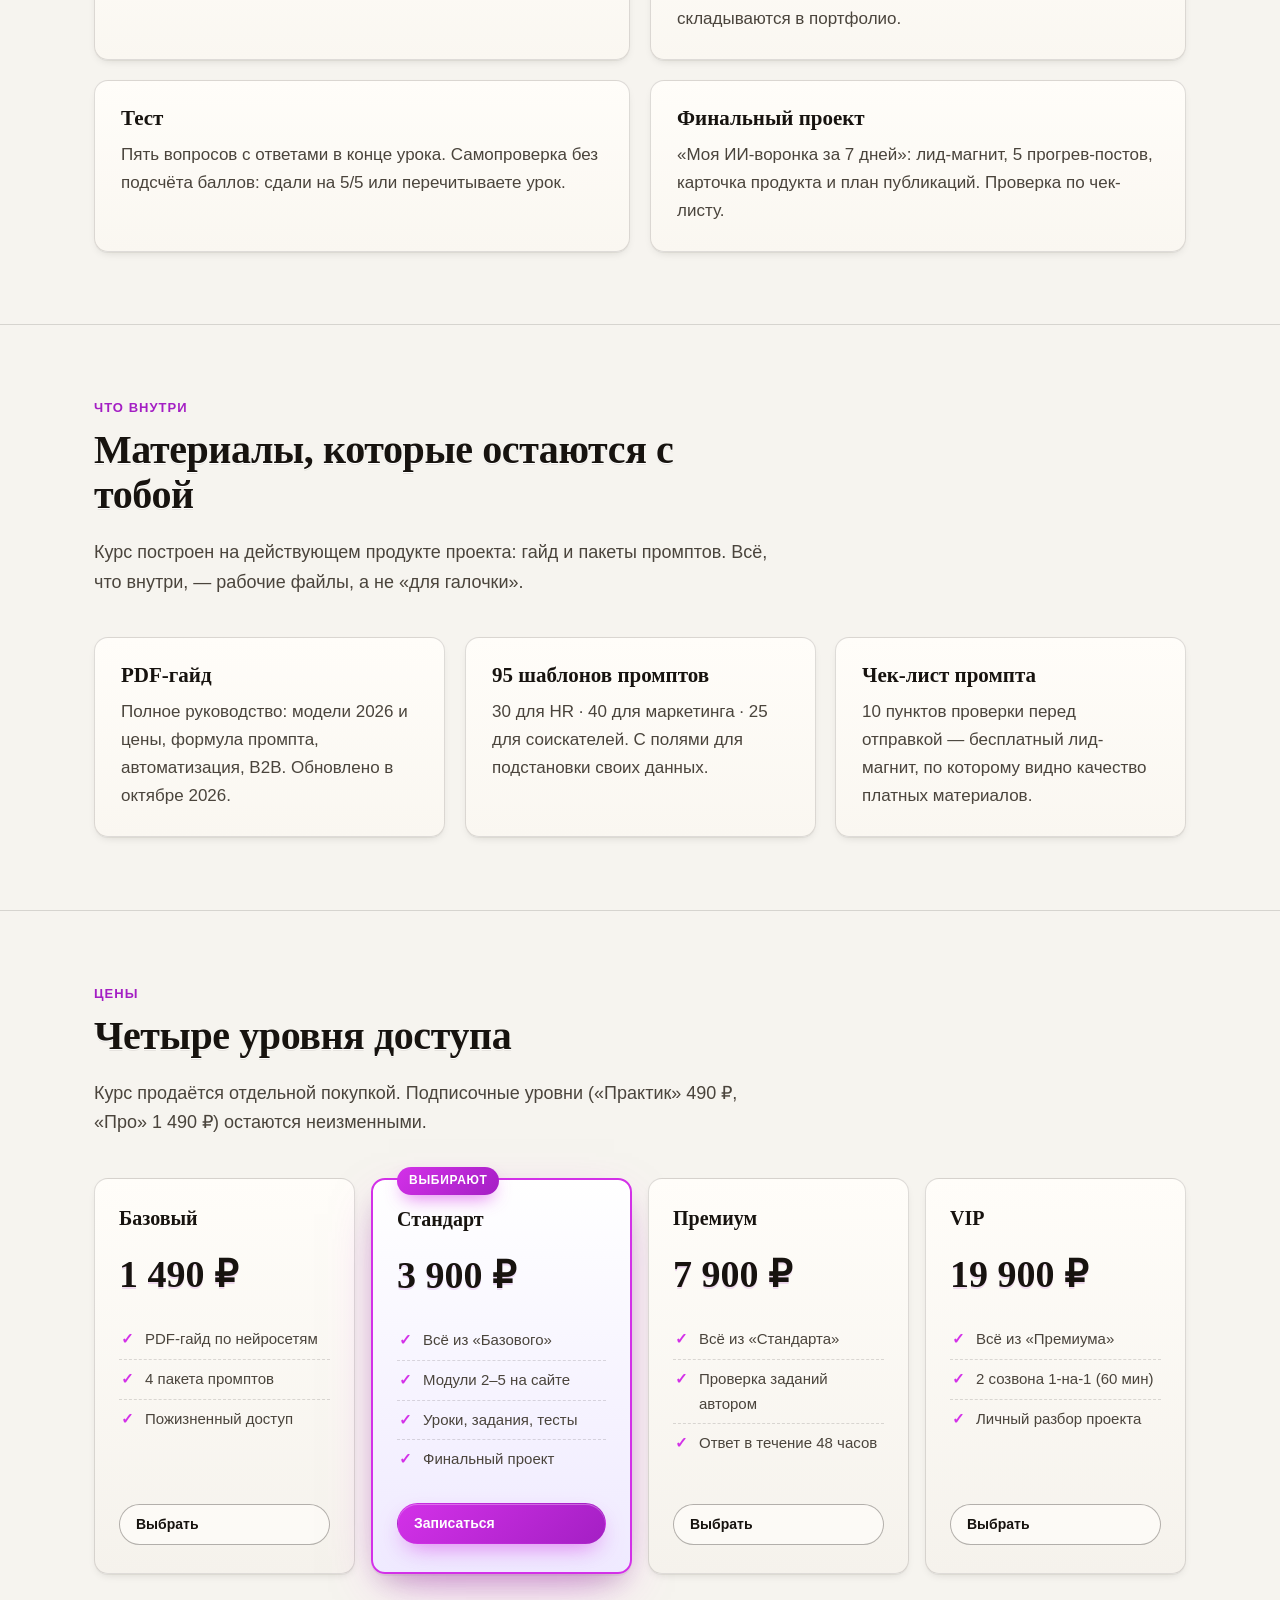
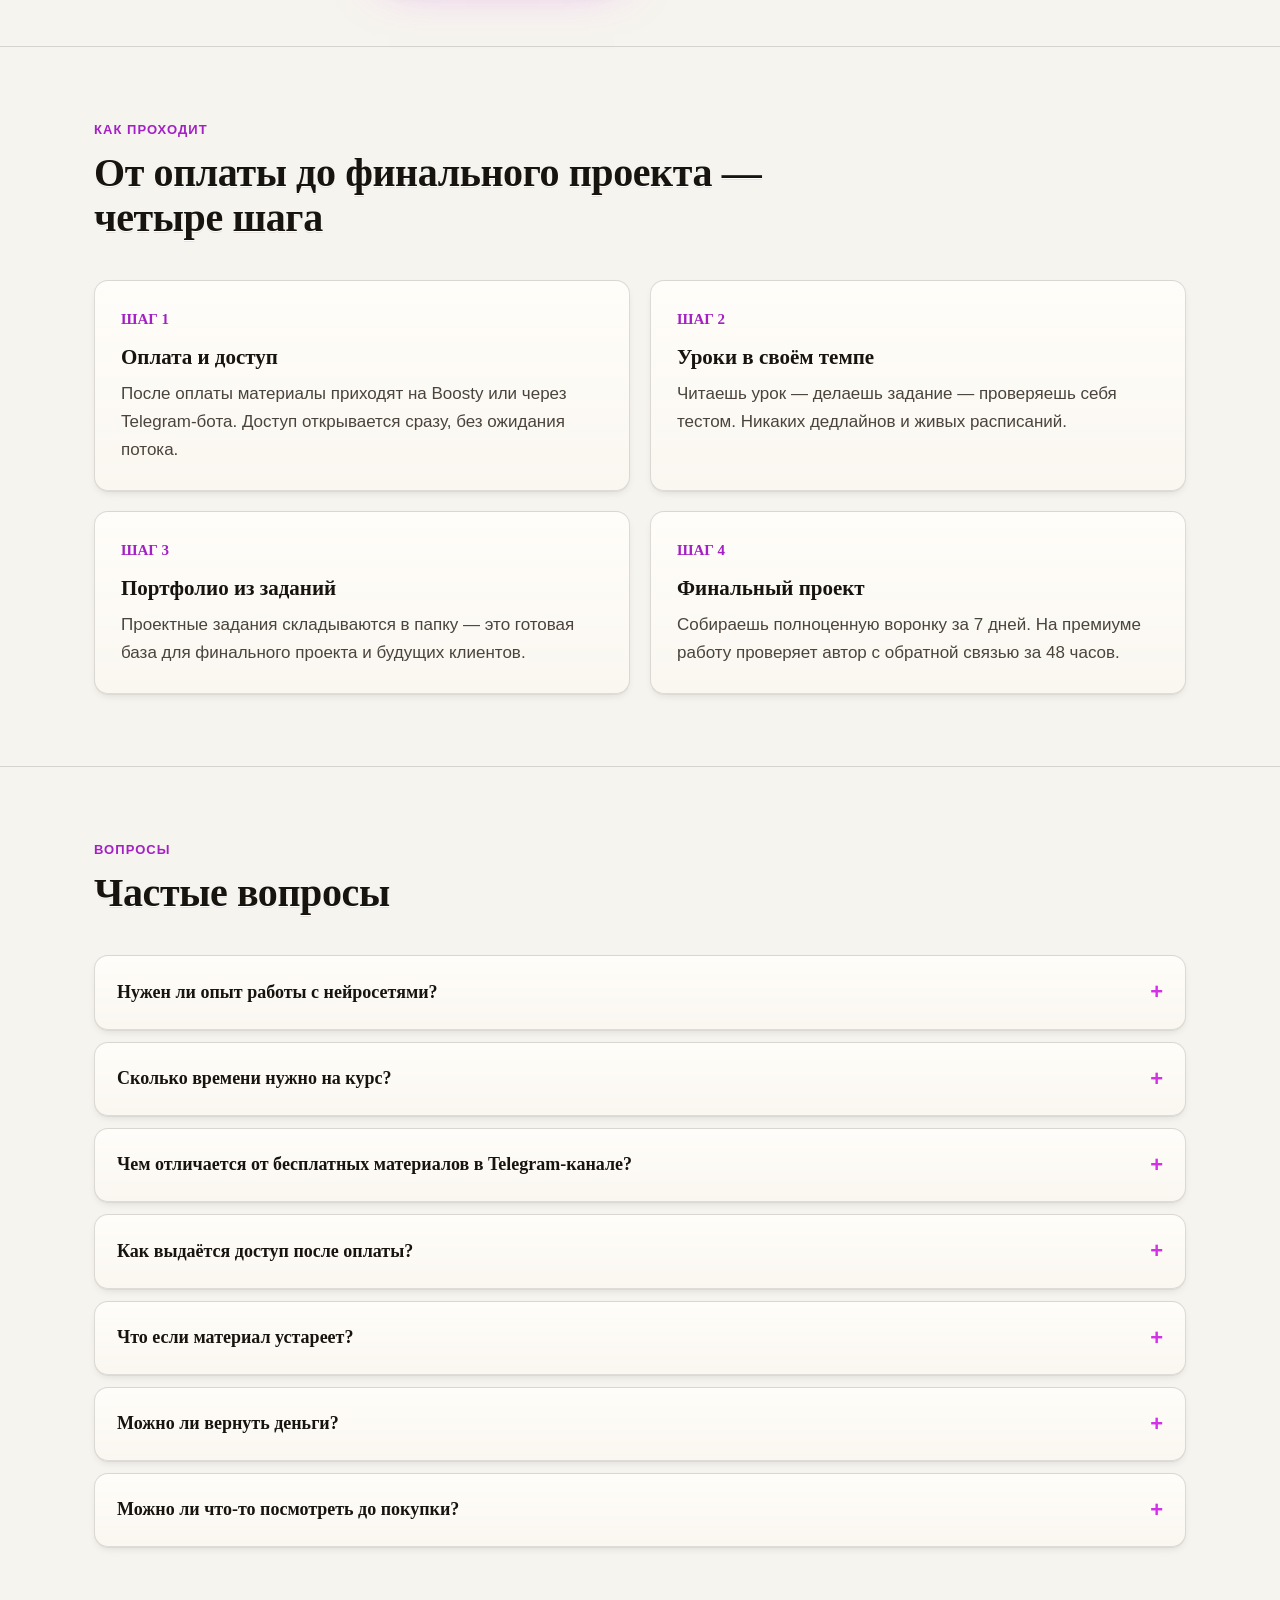
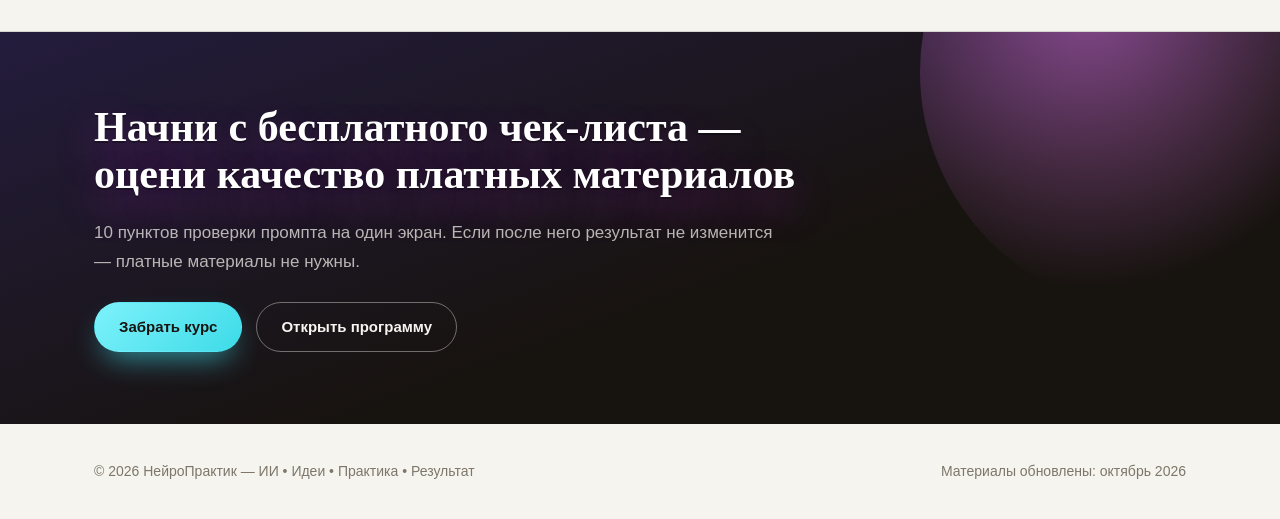
==== commit baa03ef2: "Дизайн: эмодзи-замки заменены на SVG-иконки, чипы и подписи без эмодзи" ====
--- a/index.html
+++ b/index.html
@@ -127,7 +127,7 @@
       <div>
         <h3>Формула промпта из 5 шагов</h3>
         <p class="module-goal">Ставить задачу так, чтобы результат с первого раза был рабочим: контекст, аудитория, тон, формат, ограничения.</p>
-        <div class="module-meta"><span class="chip">4 урока</span><span class="chip">~50 минут</span><span class="chip">2 задания + тест</span><span class="chip chip-lock">🔒 после покупки</span></div>
+        <div class="module-meta"><span class="chip">4 урока</span><span class="chip">~50 минут</span><span class="chip">2 задания + тест</span><span class="chip chip-lock">после покупки</span></div>
       </div>
       <a class="btn btn-ghost btn-small module-link" href="kurs/modul-2.html">Уроки</a>
     </article>
@@ -137,7 +137,7 @@
       <div>
         <h3>Промпты под профессии</h3>
         <p class="module-goal">Готовые рабочие шаблоны под HR, маркетинг и поиск работы — и как адаптировать чужой промпт под себя за 10 минут.</p>
-        <div class="module-meta"><span class="chip">4 урока</span><span class="chip">~45 минут</span><span class="chip">2 задания + тест</span><span class="chip chip-lock">🔒 после покупки</span></div>
+        <div class="module-meta"><span class="chip">4 урока</span><span class="chip">~45 минут</span><span class="chip">2 задания + тест</span><span class="chip chip-lock">после покупки</span></div>
       </div>
       <a class="btn btn-ghost btn-small module-link" href="kurs/modul-3.html">Уроки</a>
     </article>
@@ -147,7 +147,7 @@
       <div>
         <h3>Автоматизация</h3>
         <p class="module-goal">Превратить разовые промпты в систему: контент-завод, расписания, агенты и правила безопасности.</p>
-        <div class="module-meta"><span class="chip">3 урока</span><span class="chip">~40 минут</span><span class="chip">2 задания + тест</span><span class="chip chip-lock">🔒 после покупки</span></div>
+        <div class="module-meta"><span class="chip">3 урока</span><span class="chip">~40 минут</span><span class="chip">2 задания + тест</span><span class="chip chip-lock">после покупки</span></div>
       </div>
       <a class="btn btn-ghost btn-small module-link" href="kurs/modul-4.html">Уроки</a>
     </article>
@@ -157,7 +157,7 @@
       <div>
         <h3>Монетизация</h3>
         <p class="module-goal">Собрать воронку: лид-магнит, прогрев, упаковка продукта и B2B-продажи ИИ-внедрений.</p>
-        <div class="module-meta"><span class="chip">3 урока</span><span class="chip">~45 минут</span><span class="chip">2 задания + финальный проект</span><span class="chip chip-lock">🔒 после покупки</span></div>
+        <div class="module-meta"><span class="chip">3 урока</span><span class="chip">~45 минут</span><span class="chip">2 задания + финальный проект</span><span class="chip chip-lock">после покупки</span></div>
       </div>
       <a class="btn btn-ghost btn-small module-link" href="kurs/modul-5.html">Уроки</a>
     </article>
--- a/assets/css/course.css
+++ b/assets/css/course.css
@@ -376,7 +376,16 @@
   border: 1px solid var(--line); border-radius: var(--radius);
   padding: 28px 26px; margin: 14px 0 26px; box-shadow: var(--depth-2);
 }
-.lock-icon { font-size: 34px; line-height: 1; margin-bottom: 10px; }
+.lock-icon {
+  width: 56px; height: 56px; border-radius: 18px; margin-bottom: 16px;
+  display: flex; align-items: center; justify-content: center;
+  background: rgba(211, 49, 232, 0.10); border: 1px solid rgba(211, 49, 232, 0.30);
+  color: var(--violet-deep); box-shadow: var(--depth-1);
+}
+.lock-icon svg { width: 26px; height: 26px; display: block; }
+html[data-theme="dark"] .lock-icon {
+  background: rgba(228, 77, 255, 0.13); border-color: rgba(228, 77, 255, 0.38); color: var(--violet);
+}
 .lock-card h2 { font-size: 24px; margin-bottom: 10px; }
 .lock-card p { color: var(--ink-soft); margin-bottom: 10px; }
 .lock-note { font-size: 15px; }
@@ -437,4 +446,6 @@
 
 .modules-note { margin-top: 18px; color: var(--muted); font-size: 15px; }
 
-.np-lock-mark, .np-unlock-mark { font-size: 12px; }
+.np-lock-mark { display: inline-flex; vertical-align: -2px; margin-left: 6px; color: var(--muted); }
+.np-lock-mark svg { width: 13px; height: 13px; display: block; }
+.np-unlock-mark { margin-left: 6px; font-size: 13px; font-weight: 600; color: var(--green); }
